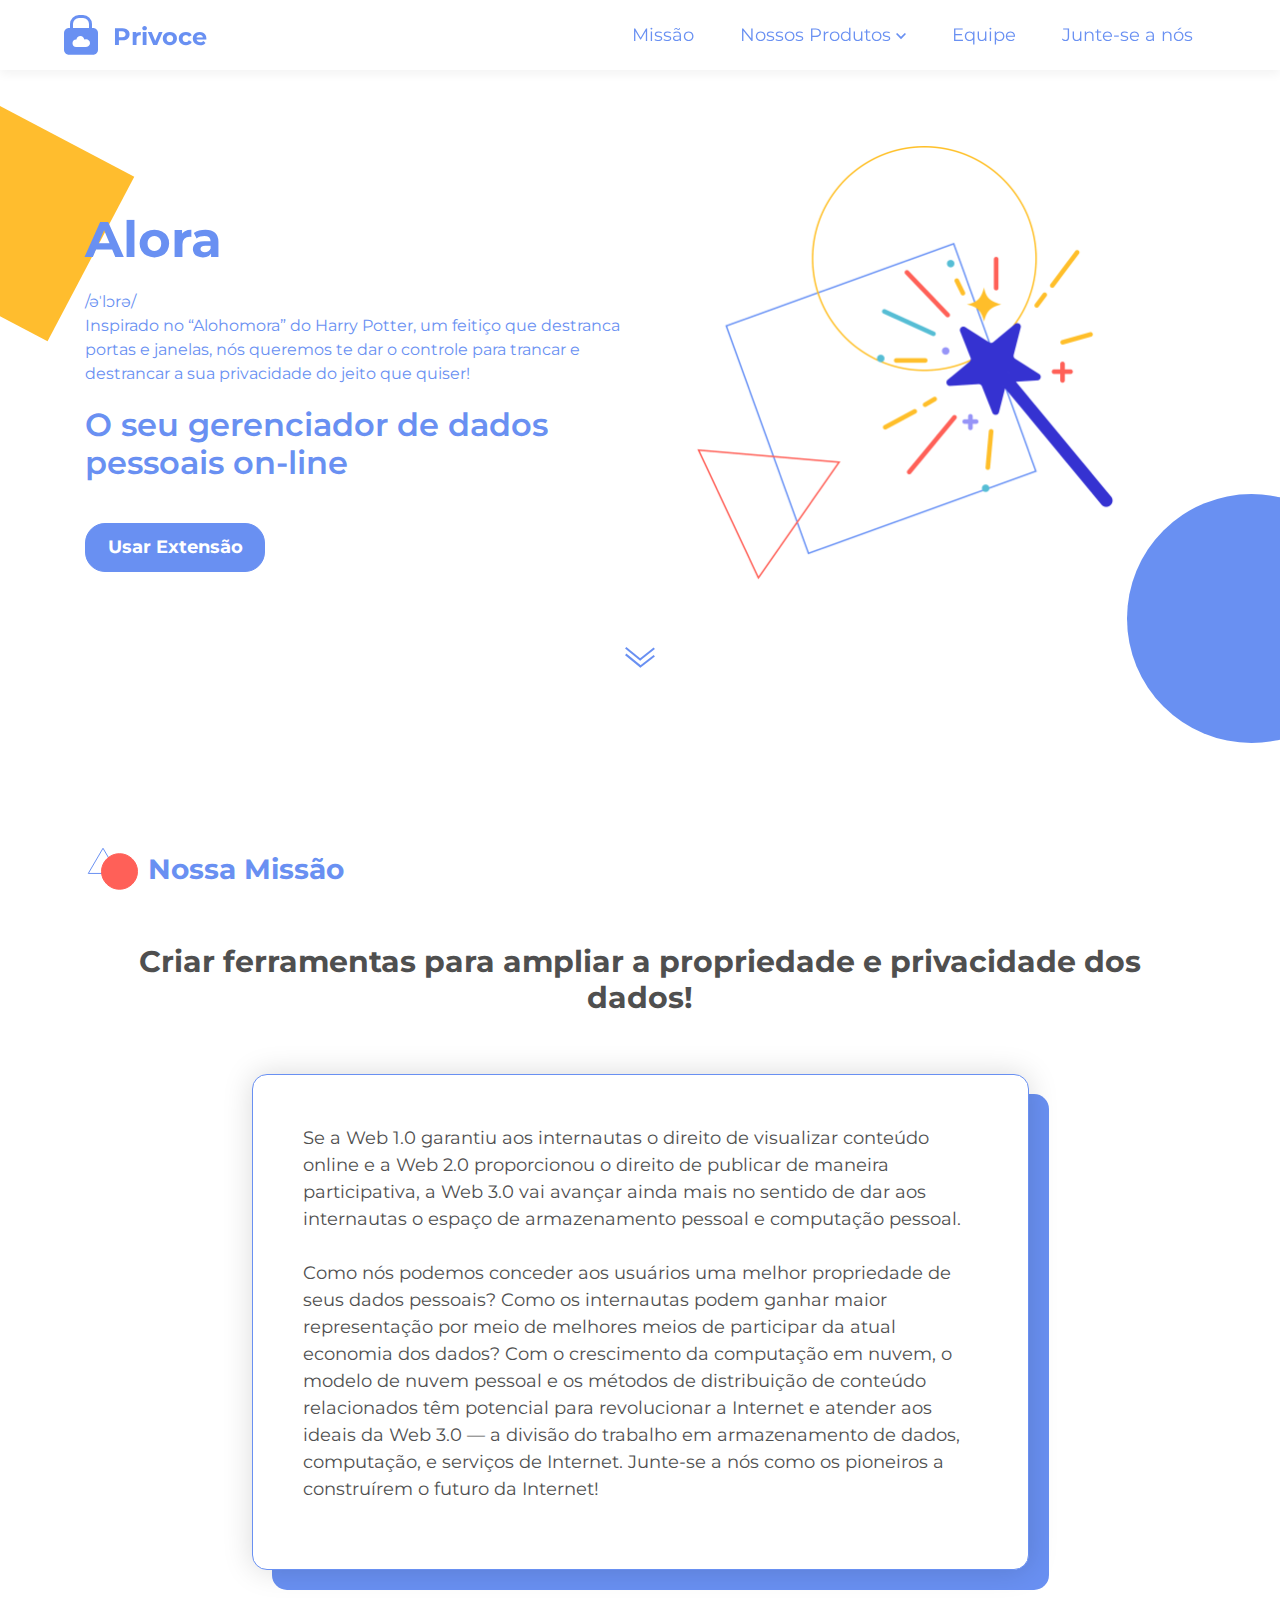
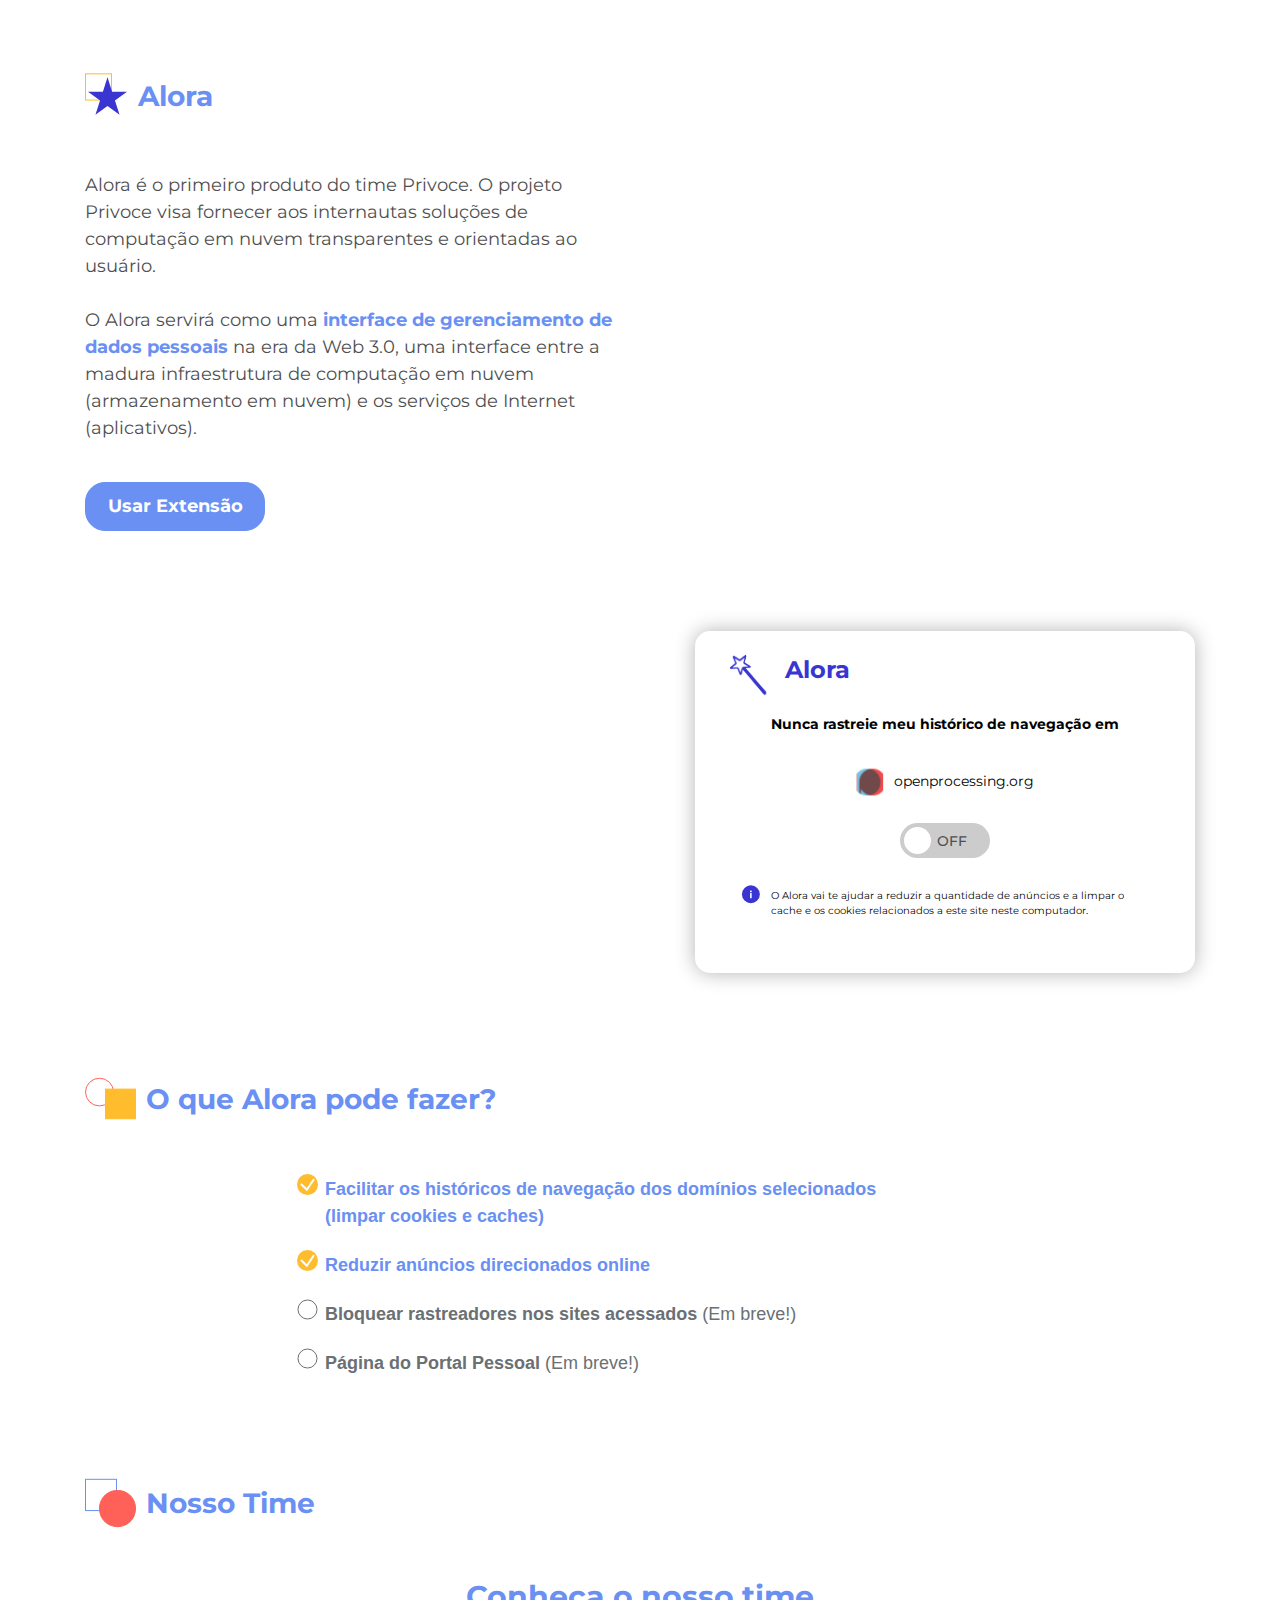
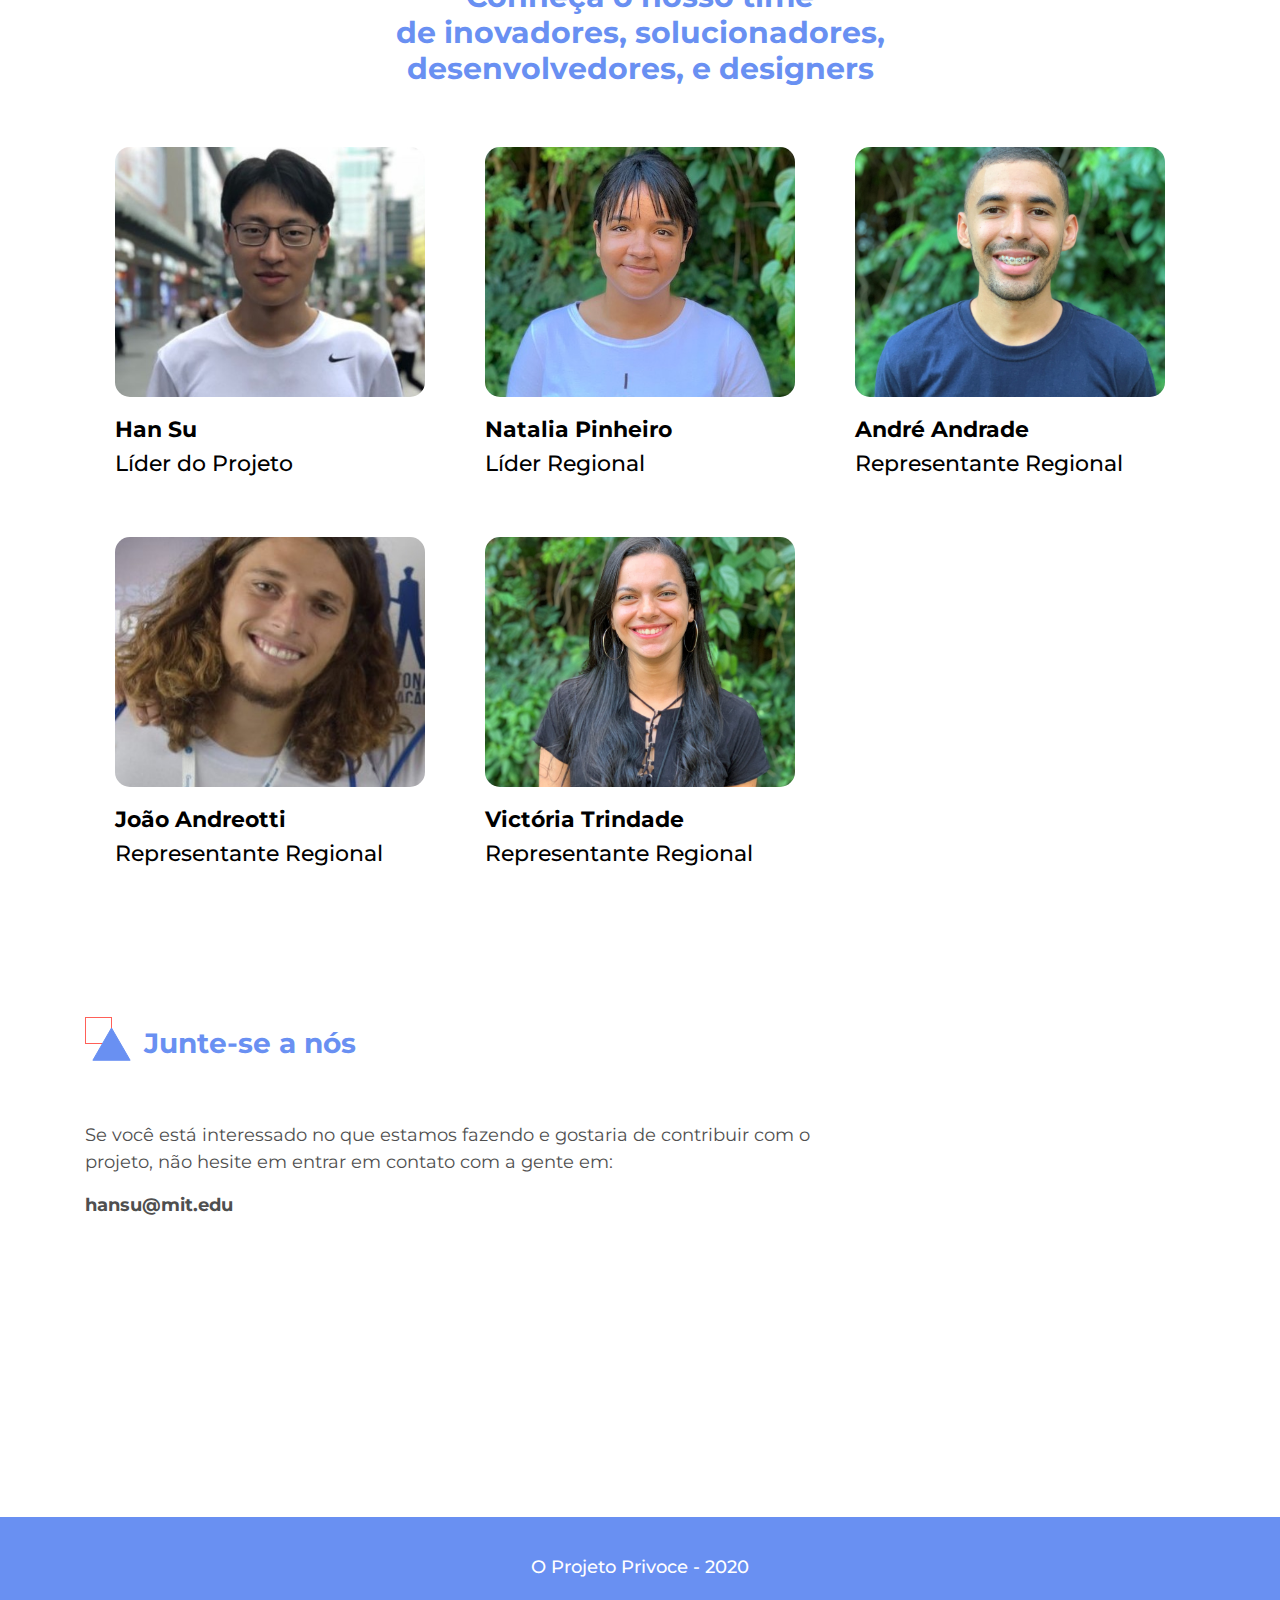
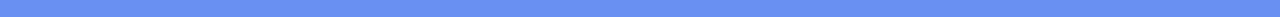
==== index.html @ 3ccc3bac "minor fixes" ====
<!DOCTYPE html>
<html>
    <head>
        <title>O Projeto Privoce</title>
        <meta charset="utf-8">
        <meta content="width=device-width, user-scalable=no" name="viewport"/>
        <link rel="icon" type="image/png" href="assets/favicon.png"/>
        <link href="lib/css/bootstrap.min.css" rel="stylesheet" type="text/css"/>
        <script src="lib/jquery/jquery.min.js"></script>
        <script src="lib/js/bootstrap.min.js"></script>

        <link href="css/main.css" rel="stylesheet" type="text/css"/>
        <script src="js/main.js"></script>
    </head>

    <body>
        <!-- Fixed navbar -->
        <div class="nav-container">
            <nav class="navbar navbar-expand-lg menu">
                <a class="navbar-brand" href="#" onclick="scrollToSection('header')">
                    <div class="nav-brand">
                        <img class="img-brand" src="assets/lock.svg">
                        <h1 class="name-brand">Privoce</h1>
                    </div>
                </a>
                <button class="navbar-toggler" type="button" data-toggle="collapse" data-target="#navDropdown" aria-controls="navDropdown" aria-expanded="false" aria-label="Toggle navigation">
                    <svg class="navbar-toggler-icon" fill-rule="evenodd"><path d="M24 18v1h-24v-1h24zm0-6v1h-24v-1h24zm0-6v1h-24v-1h24z" fill="#1040e2"/><path d="M24 19h-24v-1h24v1zm0-6h-24v-1h24v1zm0-6h-24v-1h24v1z"/></svg>
                </button>
                <div class="collapse navbar-collapse nav-links" id="navDropdown">
                    <ul class="navbar-nav">
                        <li class="nav-item menu-item">
                            <a class="nav-link item" href="#" onclick="scrollToSection('mission')">Missão</a>
                        </li>
                        <li class="nav-item dropdown">
                            <a class="nav-link" href="#" id="dropdownMenu" role="button" data-toggle="dropdown" aria-haspopup="true" aria-expanded="false">
                                Nossos Produtos
                                <svg width="10" height="10" viewBox="0 0 24 24"><path class="arrow-down" d="M0 7.33l2.829-2.83 9.175 9.339 9.167-9.339 2.829 2.83-11.996 12.17z" fill="#6990F2"/></svg>
                            </a>
                            <div class="dropdown-menu menu-item" aria-labelledby="dropdownMenu">
                                <a class="dropdown-item item" href="#" onclick="scrollToSection('alora')">Alora</a>
                            </div>
                        </li>
                        <li class="nav-item menu-item">
                            <a class="nav-link item" href="#" onclick="scrollToSection('our-team')">Equipe</a>
                        </li>
                        <li class="nav-item menu-item">
                            <a class="nav-link item" href="#" onclick="scrollToSection('join-us')">Junte-se a nós</a>
                        </li>
                    </ul>
                </div>
            </nav>
        </div>
        

        <!-- Header -->
        <div id="header">
            <img class="no-mobile" src="assets/rect.svg" style="position: absolute;">
            <img class="no-mobile" src="assets/ellipse.svg" style="position: absolute; right: 0; bottom: 0;">
            <div class="container h-container">
                <div class="row">
                    <div class="h-text col-sm">
                        <h1>Alora</h1>
                        <p>
                            /əˈlɔrə/<br/>
                            Inspirado no “Alohomora” do Harry Potter, um feitiço que destranca portas e janelas, nós queremos te dar o controle para trancar e destrancar a sua privacidade do jeito que quiser!
                        </p>
                        <h3>O seu gerenciador de dados pessoais on-line</h3>
                        <div class="btn-get-extension">
                            <a href="https://chrome.google.com/webstore/detail/cookie-manager/pcmafklmeafeodgkklcoidiledfeicha">
                                Usar Extensão
                            </a>
                        </div>
                    </div>
                    <div class="h-logo col-sm">
                        <img class="h-img" src="assets/logo-header.png"/>
                    </div>
                </div>
            </div>

            <div class="scrolling-hint no-mobile" onclick="scrollToSection('mission')">
                <img class="scrolling-hint"
                    src="assets/double-down-arrow.svg"
                    style="width: 30px;"
                />
            </div>
        </div>

        <!-- Our mission section -->
        <div id="mission">
            <div class="container">
                <div class="title-section">
                    <img src="assets/dec1.svg"/>
                    <h3>Nossa Missão</h3>
                </div>
                <div class="content">
                    <h2>Criar ferramentas para ampliar a propriedade e privacidade dos dados!</h2>
                    <div class="info-card mx-auto">
                        <p>
                            Se a Web 1.0 garantiu aos internautas o direito de visualizar conteúdo online e a Web 2.0 proporcionou o direito de publicar de maneira participativa, a Web 3.0 vai avançar ainda mais no sentido de dar aos internautas o espaço de armazenamento pessoal e computação pessoal.<br/><br/>
                            Como nós podemos conceder aos usuários uma melhor propriedade de seus dados pessoais? Como os internautas podem ganhar maior representação por meio de melhores meios de participar da atual economia dos dados? Com o crescimento da computação em nuvem, o modelo de nuvem pessoal e os métodos de distribuição de conteúdo relacionados têm potencial para revolucionar a Internet e atender aos ideais da Web 3.0 — a divisão do trabalho em armazenamento de dados, computação, e serviços de Internet. Junte-se a nós como os pioneiros a construírem o futuro da Internet!
                        </p>
                    </div>
                </div>
            </div>
        </div>

        <!-- Alora section -->
        <div id="alora">
            <div class="container">
                <div class="title-section">
                    <img src="assets/dec2.svg"/>
                    <h3>Alora</h3>
                </div>
                <div class="row">
                    <div class="col-xl-6 col-lg-6 col-md-6">
                        <p class="alora-info">
                            Alora é o primeiro produto do time Privoce. O projeto Privoce visa fornecer aos internautas soluções de computação em nuvem transparentes e orientadas ao usuário.<br/><br/>
                            O Alora servirá como uma <span>interface de gerenciamento de dados pessoais</span> na era da Web 3.0, uma interface entre a madura infraestrutura de computação em nuvem (armazenamento em nuvem) e os serviços de Internet (aplicativos).
                        </p>
                        <div class="btn-get-extension">
                            <a href="https://chrome.google.com/webstore/detail/cookie-manager/pcmafklmeafeodgkklcoidiledfeicha">
                                Usar Extensão
                            </a>
                        </div>
                    </div>
                </div>
                <div class="container">
                    <div class="row">
                        <div id="container-card" class="ml-auto">
                            <!-- Extension preview -->
                            <div class="card-extension">
                                <div class="title-ext">
                                    <img id="icon-alora" src="assets/icon-off.png"/>
                                    <h3>Alora</h3>
                                </div>
                                <div class="body-ext">
                                    <h4>Nunca rastreie meu histórico de navegação em</h4>
                                    <div class="website">
                                        <img class="icon-site" src="assets/site-icon.svg">
                                        <p class="url-site">openprocessing.org</p>
                                    </div>
                                    <div class="toggle-div" style="cursor: pointer" onclick="toggle()">
                                        <div id="toggler" class="toggler-off mx-auto">
                                            <h5 id="txt-on">ON</h5>
                                            <div id="toggler-button" class="toggler-button-off" ></div>
                                            <h5 id="txt-off">OFF</h5>
                                        </div>
                                    </div>
                                    <div class="info">
                                        <img id="infoicon" src="assets/info.svg">
                                        <p>O Alora vai te ajudar a reduzir a quantidade de anúncios e a limpar o cache e os cookies relacionados a este site neste computador.</p>
                                    </div>
                                </div>
                            </div>

                        </div>
                    </div>
                </div>
            </div>
        </div>

        <!-- Section about Alora -->
        <div id="about-alora">
            <div class="container">
                <div class="title-section">
                    <img src="assets/dec3.svg"/>
                    <h3>O que Alora pode fazer?</h3>
                </div>
                <div class="a-a-content">
                    <ul class="list">
                        <li class="marked">
                            Facilitar os históricos de navegação dos domínios selecionados<br/>
                            (limpar cookies e caches)
                        </li>
                        <li class="marked">
                            Reduzir anúncios direcionados online
                        </li>
                        <li class="not-marked">
                            Bloquear rastreadores nos sites acessados <span>(Em breve!)</span>
                        </li>
                        <li class="not-marked">
                            Página do Portal Pessoal <span>(Em breve!)</span>
                        </li>
                    </ul>
                </div>
            </div>
        </div>

        <!-- Our Team! -->
        <div id="our-team">
            <div class="container">
                <div class="title-section">
                    <img src="assets/dec4.svg"/>
                    <h3>Nosso Time</h3>
                </div>
                <h2 class="txt-team">
                    Conheça o nosso time<br/>
                    de inovadores, solucionadores,<br/>
                    desenvolvedores, e designers
                </h2>
                <div class="people">
                    <div class="structure">

                        <div class="p-container">
                            <div class="person">
                                <div class="photo"
                                    style="background-image: url('./assets/people/han.jpg');"
                                ></div>
                                <div class="p-description">
                                    <div>
                                        <p>
                                            <a href="http://hansu.studio">Han Su</a> é um pensador cosmopolitano com background em ciência da computação e novas tecnologias de mídia. Han obteu seu título de mestre em Comparative Media Studies no MIT.
                                        </p>
                                    </div>
                                </div>
                            </div>
                            <div class="p-info">
                                <h3 style="font-weight: bolder;">Han Su</h3>
                                <h3>Líder do Projeto</h3>
                            </div>
                        </div>
                        
                        <div class="p-container">
                            <div class="person">
                                <div class="photo"
                                    style="background-image: url('./assets/people/natalia.jpg');"
                                ></div>
                                <div class="p-description">
                                    <div>
                                        <p>
                                            Natalia Pinheiro é uma estudante de Ciência da Computação na UESB. Suas áreas de interesse são interação humano-computador, programação de computadores, jogos educativos e sistemas interativos.
                                        </p>
                                    </div>
                                </div>
                            </div>
                            <div class="p-info">
                                <h3 style="font-weight: bolder;">Natalia Pinheiro</h3>
                                <h3>Líder Regional</h3>
                            </div>
                        </div>

                        <div class="p-container">
                            <div class="person">
                                <div class="photo"
                                    style="background-image: url('./assets/people/andre.jpg');"
                                ></div>
                                <div class="p-description">
                                    <div>
                                        <p>
                                            André Andrade é um estudante de Sistemas de Informação na UESB. Seus interesses são programação de computadores, diversidade e questões relacionadas a igualdade de gênero e automação residencial assistiva.
                                        </p>
                                    </div>
                                </div>
                            </div>
                            <div class="p-info">
                                <h3 style="font-weight: bolder;">André Andrade</h3>
                                <h3>Representante Regional</h3>
                            </div>
                        </div>

                        <div class="p-container">
                            <div class="person">
                                <div class="photo"
                                    style="background-image: url('./assets/people/joao.jpg');"
                                ></div>
                                <div class="p-description">
                                    <div>
                                        <p>
                                            João Andreotti é um estudante de Ciência da Computação da UESB. Seus interesses incluem programação competitiva, redes de computadores e segurança de computadores.
                                        </p>
                                    </div>
                                </div>
                            </div>
                            <div class="p-info">
                                <h3 style="font-weight: bolder;">João Andreotti</h3>
                                <h3>Representante Regional</h3>
                            </div>
                        </div>

                        <div class="p-container">
                            <div class="person">
                                <div class="photo"
                                    style="background-image: url('./assets/people/victoria.jpg');"
                                ></div>
                                <div class="p-description">
                                    <div>
                                        <p>
                                            Victória Trindade é uma estudante de Sistemas de Informação na UESB. Ela tem interesse em programação de computadores e estuda o impacto e a importância da tecnologia na sociedade.
                                        </p>
                                    </div>
                                </div>
                            </div>
                            <div class="p-info">
                                <h3 style="font-weight: bolder;">Victória Trindade</h3>
                                <h3>Representante Regional</h3>
                            </div>
                        </div>

                    </div>
                </div>
            </div>
        </div>

        <!-- Join Us -->
        <div id="join-us">
            <div class="container">
                <div class="title-section">
                    <img src="assets/dec5.svg"/>
                    <h3>Junte-se a nós</h3>
                </div>
                <div style="margin-bottom: 22vmax" class="row">
                    <div class="col-sm-8">
                        <p class="txt-contact">
                            Se você está interessado no que estamos fazendo e gostaria de contribuir com o projeto, não hesite em entrar em contato com a gente em:
                        </p>
                        <p class="txt-contact">
                            <a>hansu@mit.edu</a>
                        </p>
                    </div>
                </div>
                
            </div>
        </div>

        <!-- Footer -->
        <div id="footer">
            <h2>O Projeto Privoce - 2020</h2>
        </div>

    </body>
</html>
---- css/main.css ----
@import url('https://fonts.googleapis.com/css2?family=Montserrat&display=swap');

html, body {
  margin: 0;
  height: 100%;
}

p, h1, h2, h3, h4, h5, button, a {
  font-family: 'Montserrat', sans-serif;
  color: #6990F2;
}

.container {
  margin-top: 100px;
  margin-bottom: 100px;
}

/* FIXED NAVBAR */
.nav-container {
  background-color: #FFFFFF;
  box-shadow: 0px 4px 10px rgba(0, 0, 0, 0.05) !important;
  width: 100%;
  height: 70px;
  position: fixed;
  z-index: 10;
}

.navbar {
  position: relative;
  width: 100%;
  height: 100%;
  margin: 0 5% 0 5%;
  padding: 0;
}

@media screen and (max-width:992px) {
  .navbar {
    width: auto;
  }
}

.nav-brand {
  position: relative;
  display: flex;
  height: 40px;
}

.img-brand {
  position: relative;
}

.name-brand {
  position: relative;
  padding: 8px 0 0 15px;
  height: 100%;

  font-style: normal;
  font-weight: bold;
  font-size: 24px;
}

.navbar-toggler-icon {
  padding-top: 5px !important;
  fill: #6990F2 !important;
}

.nav-links {
  height: 100%;
  position: absolute;
  right: 10%;
}

.nav-links ul {
  display: table;
  height: 100%;
}

.nav-item {
  padding-left: 15px !important;
  padding-right: 15px !important;
  display: table-cell;
  vertical-align: middle;
}

.nav-link {
  font-style: normal;
  font-weight: normal;
  font-size: 18px;
}

.nav-item:hover {
  transition: all 0.2s ease-in;
  background-color: #6990F2;
}

.nav-item:hover .nav-link {
  transition: all 0.2s ease-in;
  color: #FFFFFF;
}

.nav-item:hover .nav-link .arrow-down {
  transition: all 0.2s ease-in;
  fill: #FFFFFF;
}

.dropdown-menu {
  width: 100%;
  border: none;
  box-shadow: 0px 4px 10px rgba(0, 0, 0, 0.05);
}

.dropdown-item {
  color: #6990F2;
}

.dropdown-item:hover,
.dropdown-item:focus,
.dropdown-item:active {
  background-color: #6990F2;
  color: #FFFFFF;
}

/* HEADER */
#header {
  position: relative;
  width: 100%;
  height: auto;
  background-color: #FFFFFF;
  padding-top: 90px;
}

.h-container {
  margin-top: 120px;
}

.h-text {
  height: 100%;
  width: 100%;
}

.h-text h1, .h-text p {
  margin-bottom: 20px;
  font-style: normal;
}

.h-text h1 {
  font-weight: bold;
  font-size: 50px;
}

.h-text p {
  font-size: 16px;
}

.h-text h3 {
  font-weight: 600;
  font-size: 32px;
  margin-block-start: 0 !important;
  margin-block-end: 0 !important;
}

.btn-get-extension {
  background-color: #6990F2;
  margin-top: 40px;
  border-radius: 20px;
  padding: 10px 20px;
  width: 180px;
  border: 1px solid #6990F2;
  text-align: center;

  cursor: pointer;
}

.btn-get-extension a {
  color: #FFFFFF;
  font-style: normal;
  font-weight: bold;
  font-size: 18px;
}

.btn-get-extension:hover {
  transition: all 0.5s ease-in;
  color: #6990F2;
  background-color: #FFFFFF;
}

.btn-get-extension:hover a,
.btn-get-extension a:hover {
  text-decoration: none !important;
  color: #6990F2;
}


.h-logo {
  height: 100%;
  width: 100%;
}

.h-logo .h-img {
  margin-top: -5vmax;
  height: 36vmax;
}

div.scrolling-hint {
  margin-top: -5vmax;
  width: 100%;
  height: 100px;
  text-align: center;
}

img.scrolling-hint {
  -webkit-animation-name: scrolling-hint-animation;
  -webkit-animation-duration: 2.2s;
  -webkit-animation-iteration-count: infinite;
  -webkit-animation-delay: 0.4s;
  cursor: pointer;
}

@-webkit-keyframes scrolling-hint-animation {
  0% {
      opacity: 0;
      margin-top: 0;
  }

  50% {
      opacity: 0.65;
  }

  100% {
      opacity: 0;
      margin-top: 1.5rem;
  }
}

/* OUR MISSION */
div#mission {
  width: 100%;
  height: auto;
  margin-top: 50px;
  background-color: #FFFFFF;
}

div.title-section {
  margin-bottom: 50px;
  display: flex;
  flex-direction: row;
  vertical-align: middle;
}

div.title-section h3 {
  padding: 10px 0 0 10px;

  font-size: 28px;
  font-weight: bold;
}

div.content {
  margin: 0 0 80px 0;
  display: flex;
  flex-direction: column;
  justify-items: center;
}

div.content h2 {
  color: #4F4F4F !important;
  text-align: center;
  font-size: 30px;
  font-weight: bold;
}

.info-card {
  background-color: #FFFFFF;
  width: 70%;
  padding: 50px;
  margin-top: 50px;

  border: 1px solid #6990F2;
  border-radius: 15px;
  box-sizing: border-box;
  box-shadow: 0px 0px 30px rgba(0, 0, 0, 0.15),
    20px 20px 0px rgba(105, 144, 242, 1);
}
#infoicon{
  margin-top: -18px;
}
.info-card p {

  color: #4F4F4F;
  font-size: 18px;
}

/* ALORA SECTION */
div#alora {
  width: 100%;
  height: auto;
}

p.alora-info {
  color: #4F4F4F;
  font-size: 18px;
  margin-block-start: 0 !important;
  margin-block-end: 0 !important;
}

p.alora-info span {
  color: #6990F2 !important;
  font-weight: bold;
}

.card-container {
  margin-left: auto !important;
}

.card-extension {
  max-width: 500px;
  background-color: #FFFFFF;
  border-radius: 15px;
  box-sizing: border-box;
  box-shadow: 0px 0px 20px rgba(0, 0, 0, 0.3);
}

.title-ext {
  width: 100%;
  height: 60px;
  padding: 10px 20px 0 20px;
  display: flex;
  flex-direction: row;
}

#icon-alora {
  width: 60px;
  height: 60px;
  background: url('../assets/icon-off.png') center center no-repeat;
  background-size: cover;
}

.title-ext h3 {
  margin: 15px 0 0 10px;

  color: #3835D0 !important;
  font-weight: bolder;
  font-size: 24px;
}

.body-ext {
  padding: 25px;
  text-align: center;
}

.body-ext h4 {
  color: #000000;
  font-size: 14px;
  font-weight: bolder;
}

.website {
  margin: 15px;
  display: inline-flex;
}

.url-site {
  margin-top: 15px;
  margin-left: 10px;

  color: #000000;
  font-size: 14px;
}

.toggler-on {
  text-align: center;
  background-color: #3835D0;
  width: 90px;
  height: 35px;
  margin: 0;
  border-radius: 30px;
  display: flex;
  z-index: 1;
}

.toggler-button-on {
  position: relative;
  top: 4px !important;
  left: 6px !important;
  width: 27px;
  height: 27px;
  background-color: #FFFFFF;
  border-radius: 50%;
  cursor: pointer;
  z-index: 2;
}

#txt-on {
  display: none;
  color: #FFFFFF;
  font-size: 14px;
  margin-top: 10px !important;
  margin-left: 30px !important;
}

.toggler-off {
  text-align: center;
  background-color: #cccccc;
  width: 90px;
  height: 35px;
  margin: 0;
  border-radius: 30px;
  display: flex;
  z-index: 1;
}

.toggler-button-off {
  position: relative;
  top: 4px !important;
  left: 4px !important;
  width: 27px;
  height: 27px;
  background-color: #FFFFFF;
  border-radius: 50%;
  cursor: pointer;
  z-index: 2;
}

#txt-off {
  color: #4F4F4F;
  font-size: 14px;
  margin-top: 10px !important;
  margin-left: 10px !important;
}

div.info {
  display: flex;
  padding: 20px;
}

div.info p {
  color: #000000;
  font-size: 10px;
  text-align: left;
  margin: 10px;
}

/* MORE ON ALORA */
div#about-alora {
  width: 100%;
  height: auto;
  margin-top: 50px;
}

.a-a-content {
  padding-left: 200px;
}

.list li {
  margin-bottom: 20px;
  font-size: 18px;
  font-weight: bold;
}

li.marked {
  list-style-image: url('../assets/marked.svg');
  color: #6990F2;
}

li.not-marked {
  list-style-image: url('../assets/not-marked.svg');
  color: #6A7073;
}

li.not-marked span {
  font-weight: normal !important;
}

/* OUR TEAM */
div#our-team {
  width: 100%;
  height: auto;
}

.txt-team {
  font-size: 30px;
  font-weight: bolder;
  text-align: center;
}

.team-content {
  margin-top: 50px;
}

.people {
  margin-top: 50px;
}

.p-container {
  float: left;
  width: 33.33%;
  height: auto;
  padding: 10px 30px;
}

.structure:after {
  content: "";
  display: table;
  clear: both;
}

@media screen and (max-width: 768px) {
  .p-container {
    width: 100%;
  }
}

@media screen and (min-width: 769px) and (max-width:992px) {
  .p-container {
    width: 50%;
  }
}

.person {
  margin-bottom: 20px;
}

.photo {
  height: 250px;
  background-repeat: no-repeat;
  background-position: center;
  background-size: cover;
  border-radius: 15px;
}

.p-info {
  height: 100px;
}

.p-info h3 {
  color: #000000;
  font-size: 22px;
  text-align: left;
}

.p-description {
  display: none;
  height: 250px;
  background-color: #FFF;
  border-radius: 15px;

  background-color: #FFFFFF;
  border: 1px solid #6990F2;
  padding: 20px 15px;
}

.p-description div {
  display: table-cell;
  vertical-align: middle;
}

.p-description p, .p-description p a {
  font-size: 14px;
  text-align: left;
  color: #4F4F4F;
  
  margin-block-start: 0 !important;
  margin-block-end: 0 !important;
}

.person:hover .p-description {
  display: table;
}

.person:hover .photo {
  display: none;
}

/* JOIN US */
div#join-us {
  width: 100%;
  height: auto;
}

p.txt-contact {
  color: #4F4F4F;
  font-size: 18px;
}

p.txt-contact a {
  color: #4F4F4F;
  font-weight: bolder;
}

p.txt-contact a:hover {
  text-decoration-line: none;
}

/* FOOTER */
div#footer {
  background-color: #6990F2;
  height: 100px;
  width: 100%;
  text-align: center;
}

div#footer h2 {
  margin: 0;
  padding-top: 40px;
  height: 100%;
  width: 100%;
  color: #FFFFFF;
  font-size: 18px;
}


@media screen and (max-width:1000px) {
  
  .nav-container {
    background-color: #FFFFFF;
    box-shadow: 0px 4px 10px rgba(0, 0, 0, 0.05) !important;
    width: 100%;
    height: 70px;
    position: fixed;
    z-index: 10;
  }
  
  .navbar {
    position: relative;
    margin: 0 5% 0 5%;
    padding: 10px;
  }
  
  .nav-brand {
    position: relative;
    display: flex;
    height: 40px;
  }
  
  .navbar-toggler-icon {
    padding-top: 5px;
    fill: #6990F2;
  }
  
  .nav-links {
    position: relative;
    height: auto;
    width: 100%;
    background-color: #FFFFFF;
    box-shadow: 0px 4px 10px rgba(0, 0, 0, 0.05);
    right: 5%;
    margin: 0;
  }
  
  .nav-links ul {
    display:  block;
  }
  
  .nav-item {
    padding-left: 15px;
    padding-right: 15px;
    display: block;
    background-color: #FFFFFF;
    padding: 10px;
    margin: 0 !important;
  }
 
  .dropdown-menu {
    width: 100%;
    text-align: left;
    border: none;
    box-shadow: none;
  }
  
  .dropdown-item {
    color: #6990F2;
  }

  .nav-item:hover {
    background-color: #FFFFFF;
  }
  
  .nav-item:hover .nav-link {
    color: #6990F2;
  }
  
  .nav-item:hover .nav-link .arrow-down {
    fill: #6990F2;
  }

  .dropdown-item:hover,
  .dropdown-item:focus,
  .dropdown-item:active {
    color: #6990F2;
    background-color: #FFFFFF;
  }

  .no-mobile {
    display: none;
  }

  .h-container {
    margin-top: 20px;
  }

  .h-logo .h-img {
    margin-top: 20px;
    width: 100%;
    height: auto;
  }

  .h-text h3 {
    font-size: 28px;
  }

  .info-card {
    width: 90% !important;
    padding: 20px !important;
    box-shadow: 0px 0px 30px rgba(0, 0, 0, 0.15),
      10px 10px 0px rgba(105, 144, 242, 1) !important;
  }

  .info-card p {
    font-size: 16px;
  }

  .card-extension {
    margin-top: 70px !important;
  }

  .a-a-content {
    padding: 50px 0 0 20px !important;
  }

  .card-extension {
    width: 100%;
    background-color: #FFFFFF;
    border-radius: 15px;
    box-sizing: border-box;
    box-shadow: 0px 0px 20px rgba(0, 0, 0, 0.3);
  }
}
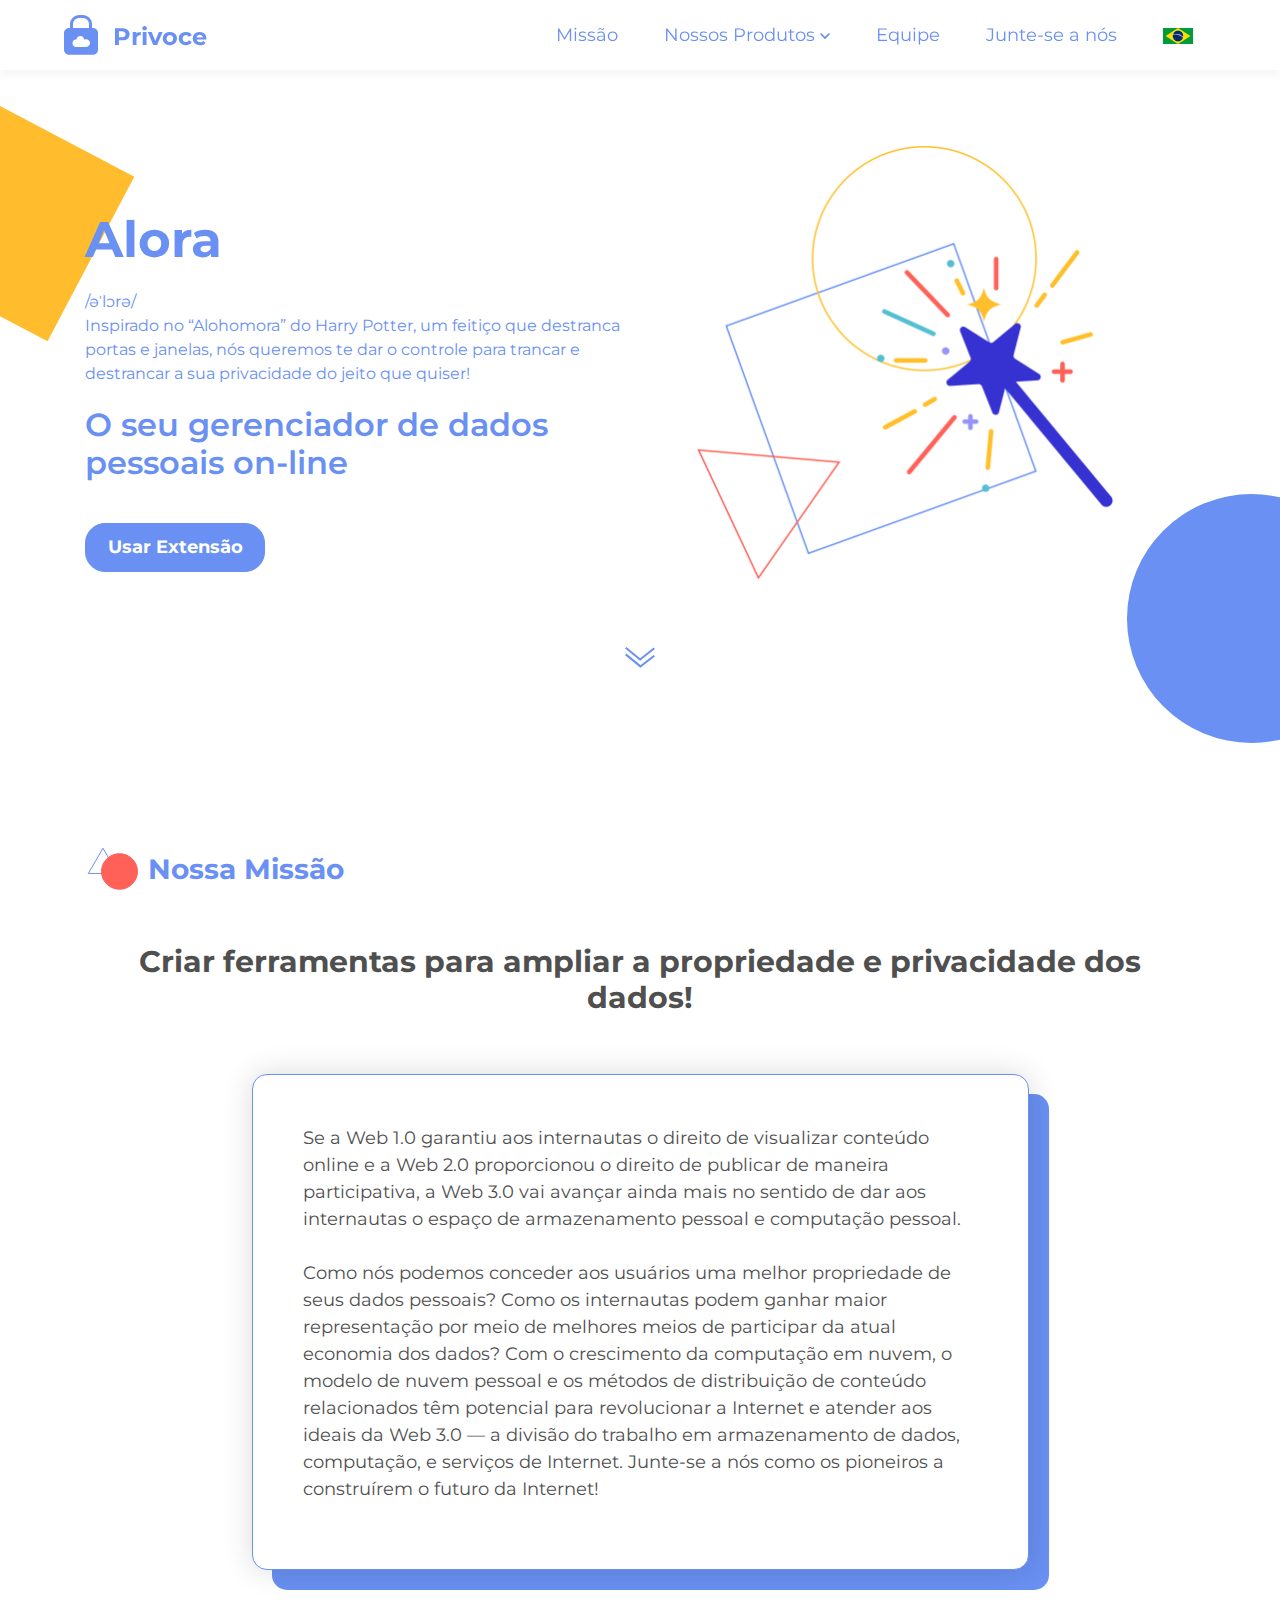
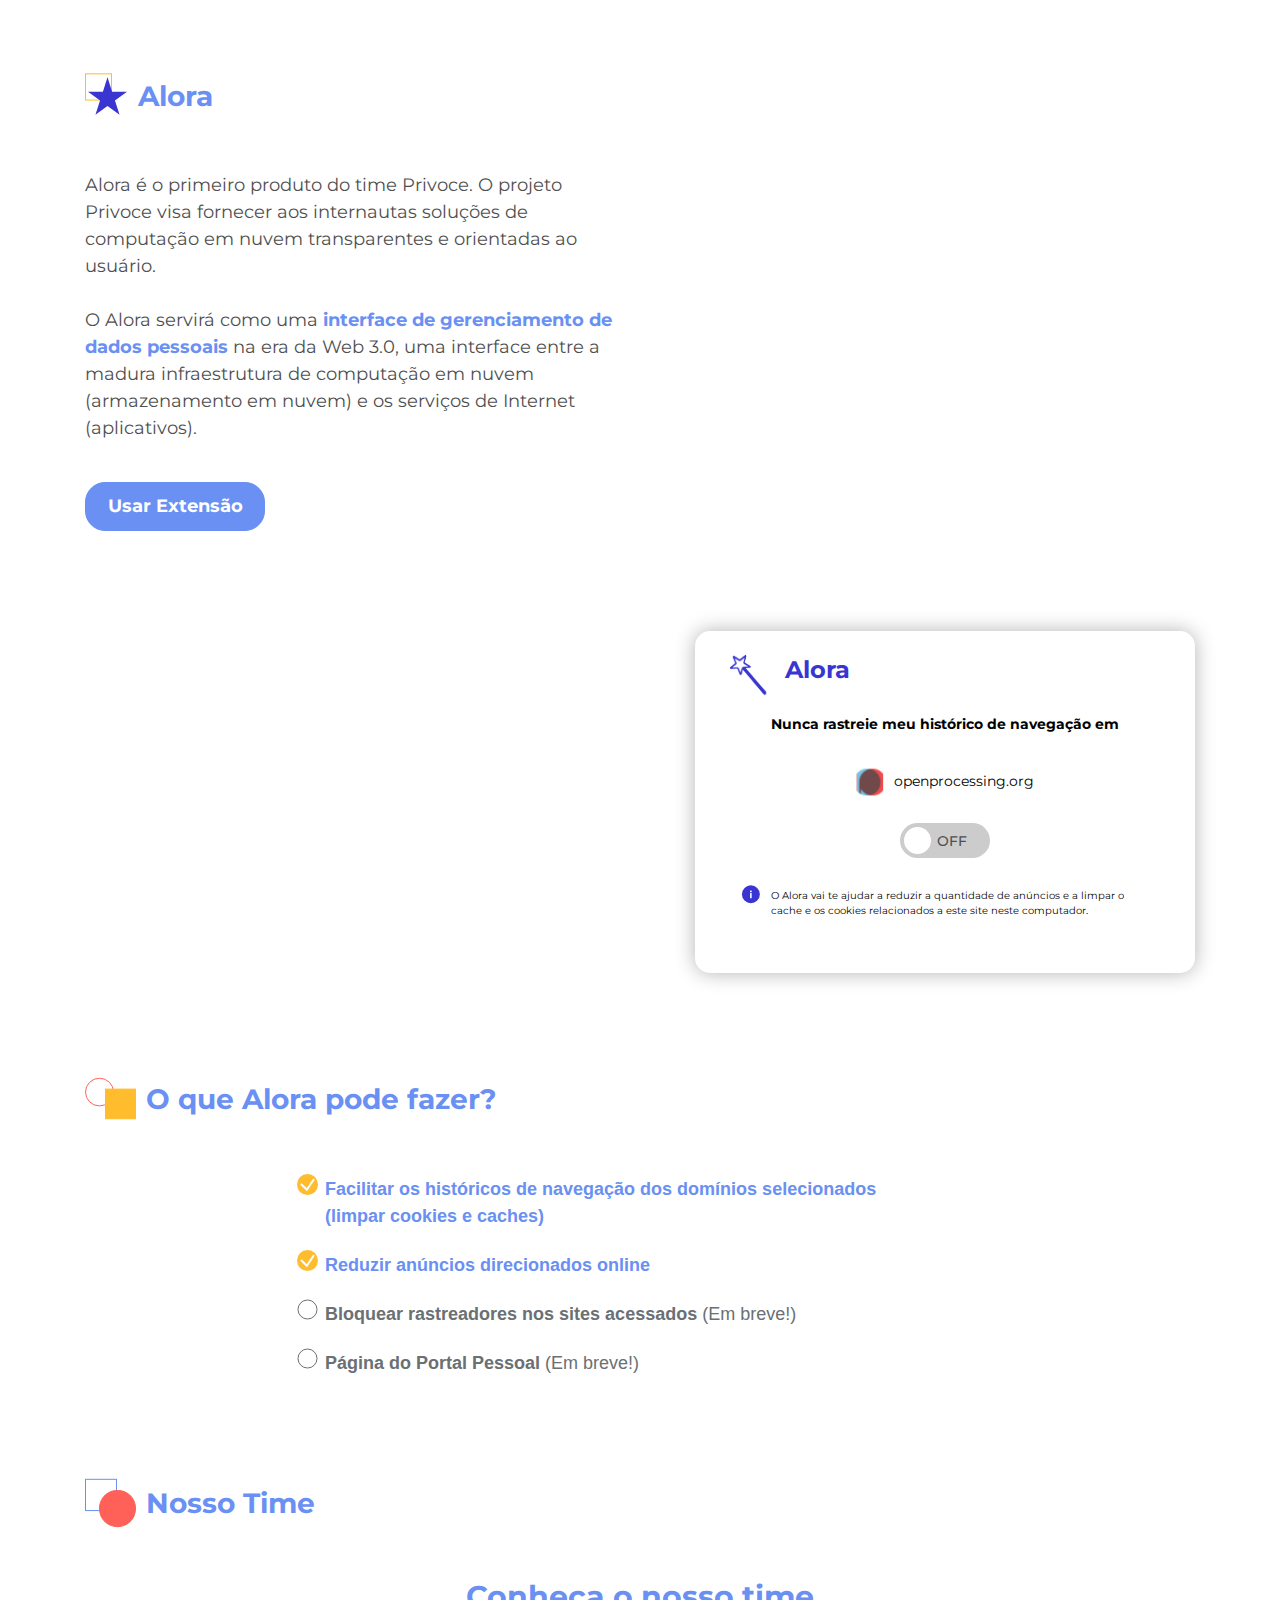
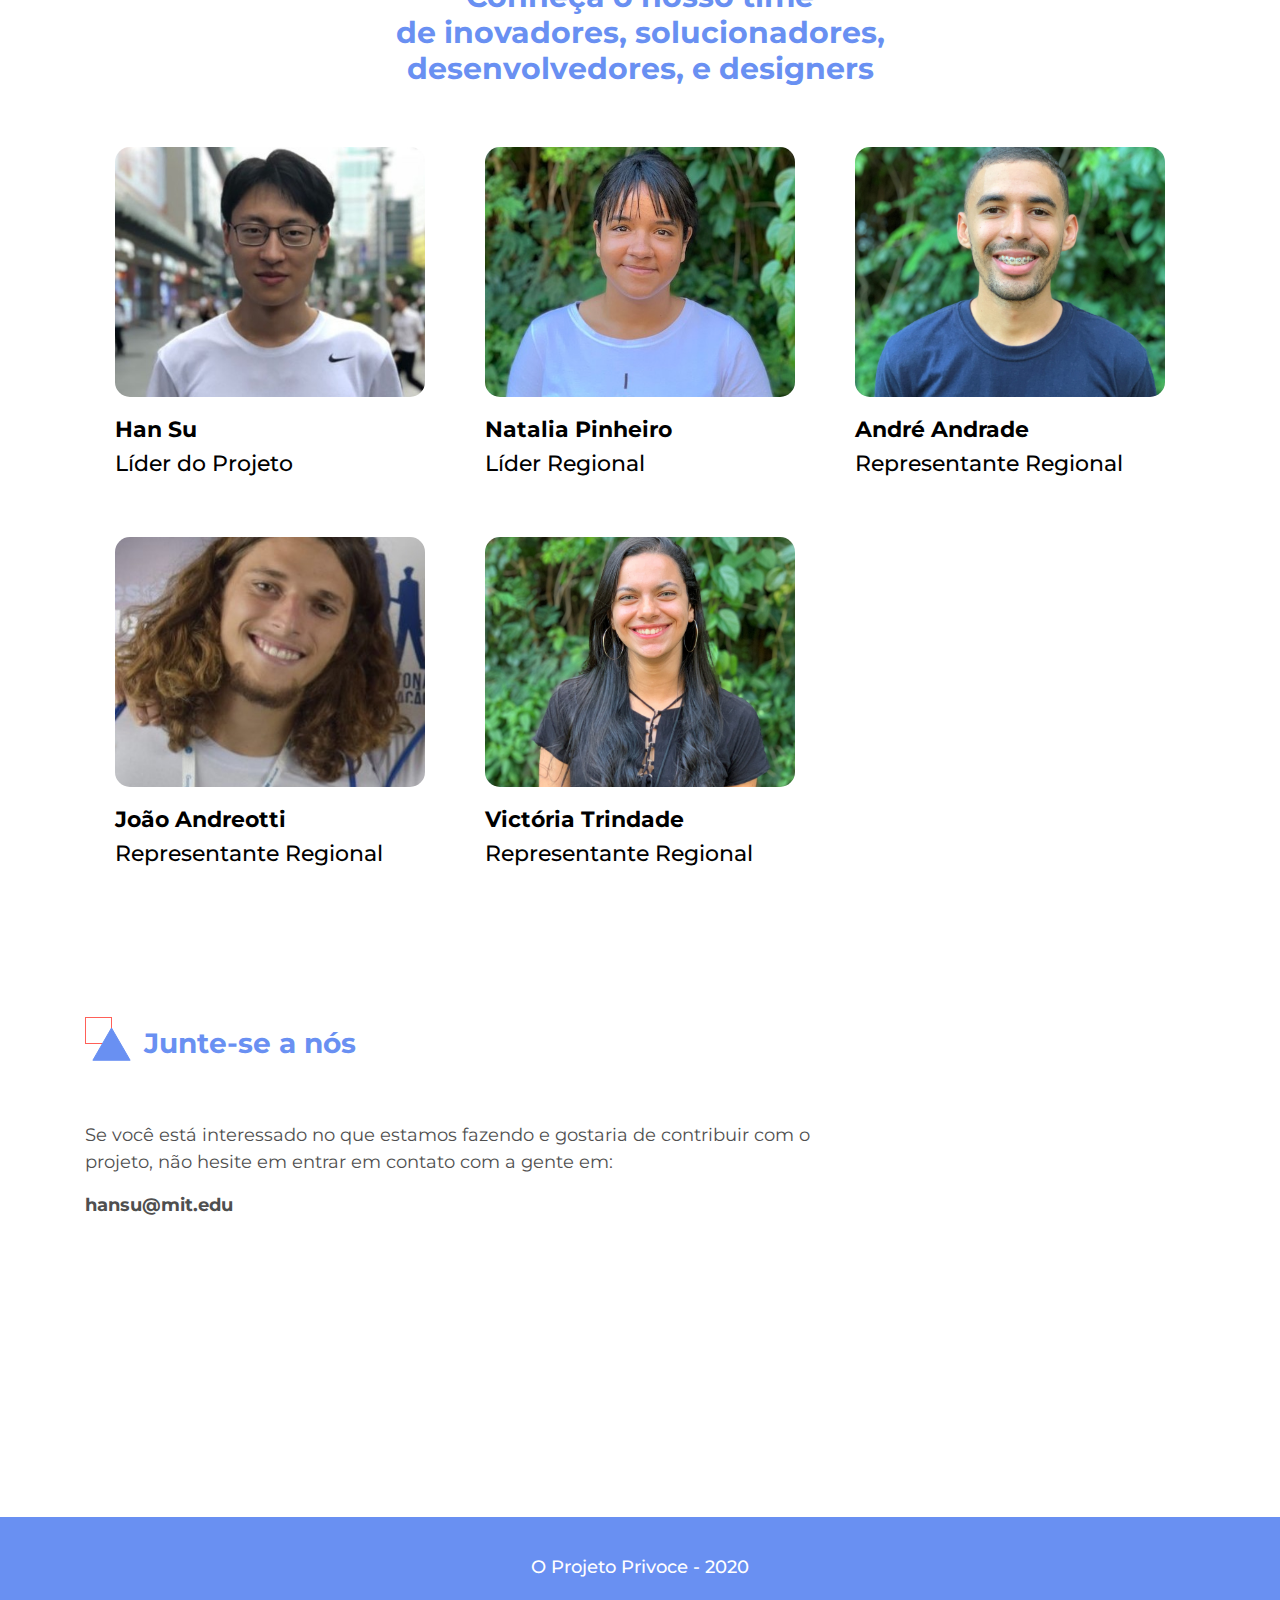
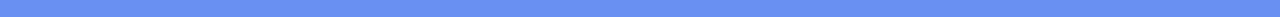
==== commit 8dc663ad: "flag menu" ====
--- a/index.html
+++ b/index.html
@@ -45,6 +45,22 @@
                         </li>
                         <li class="nav-item menu-item">
                             <a class="nav-link item" href="#" onclick="scrollToSection('join-us')">Junte-se a nós</a>
+                        </li>
+                        <li class="nav-item dropdown mobile-flag-link">
+                            <a class="nav-link" href="#" id="dropdownFlags" data-toggle="dropdown" aria-haspopup="true" aria-expanded="false">
+                                <img class="flag" src="assets/flags/brazil.jpg"/>
+                                <svg class="no-desktop arrow-tip" width="10" height="10" viewBox="0 0 24 24"><path d="M5 3l3.057-3 11.943 12-11.943 12-3.057-3 9-9z" fill="#6990F2"/></svg>
+                            </a>
+                            <div class="dropdown-menu flag-menu" aria-labelledby="dropdownFlags">
+                                <a class="dropdown-item flag-item" href="https://privoce.com">
+                                    <img class="flag" src="assets/flags/us.jpg"/>
+                                </a>
+                                <!-- To add more
+                                <a class="dropdown-item flag-item" href="https://privoce.com">
+                                    <img class="flag" src="assets/flags/us.png"/>
+                                </a>
+                                -->
+                            </div>
                         </li>
                     </ul>
                 </div>
--- a/css/main.css
+++ b/css/main.css
@@ -118,6 +118,23 @@
 .dropdown-item:active {
   background-color: #6990F2;
   color: #FFFFFF;
+}
+
+img.flag {
+  width: 30px;
+}
+
+.flag-menu {
+  min-width: 50px;
+}
+
+.flag-item {
+  width: auto !important;
+  display: inline-block !important;
+}
+
+.no-desktop {
+  display: none;
 }
 
 /* HEADER */
@@ -693,6 +710,61 @@
     display: none;
   }
 
+  .no-desktop {
+    display: inline;
+  }
+
+  #dropdownFlags {
+    display: flex;
+  }
+  
+  .arrow-tip {
+    -webkit-animation-name: arrow-tip-animation;
+    -webkit-animation-duration: 2.2s;
+    -webkit-animation-iteration-count: infinite;
+    -webkit-animation-delay: 0.4s;
+    width: 16px;
+    margin-top: auto !important;
+    margin-bottom: auto !important;
+  }
+  
+  @-webkit-keyframes arrow-tip-animation {
+    0% {
+        opacity: 0;
+        padding-left: 0;
+    }
+  
+    50% {
+        opacity: 0.65;
+    }
+  
+    100% {
+        opacity: 0;
+        padding-left: 0.5rem;
+    }
+  }
+
+  img.flag {
+    height: 16px !important;
+  }
+
+  .mobile-flag-link {
+    display: flex;
+  }
+
+  .flag-menu.show {
+    display: table;
+    margin: 0 !important;
+    padding: 0 !important;
+  }
+
+  .flag-item {
+    display: table-cell;
+    vertical-align: middle !important;
+    margin: 0 10px !important;
+    padding: 0 !important;
+  }
+
   .h-container {
     margin-top: 20px;
   }
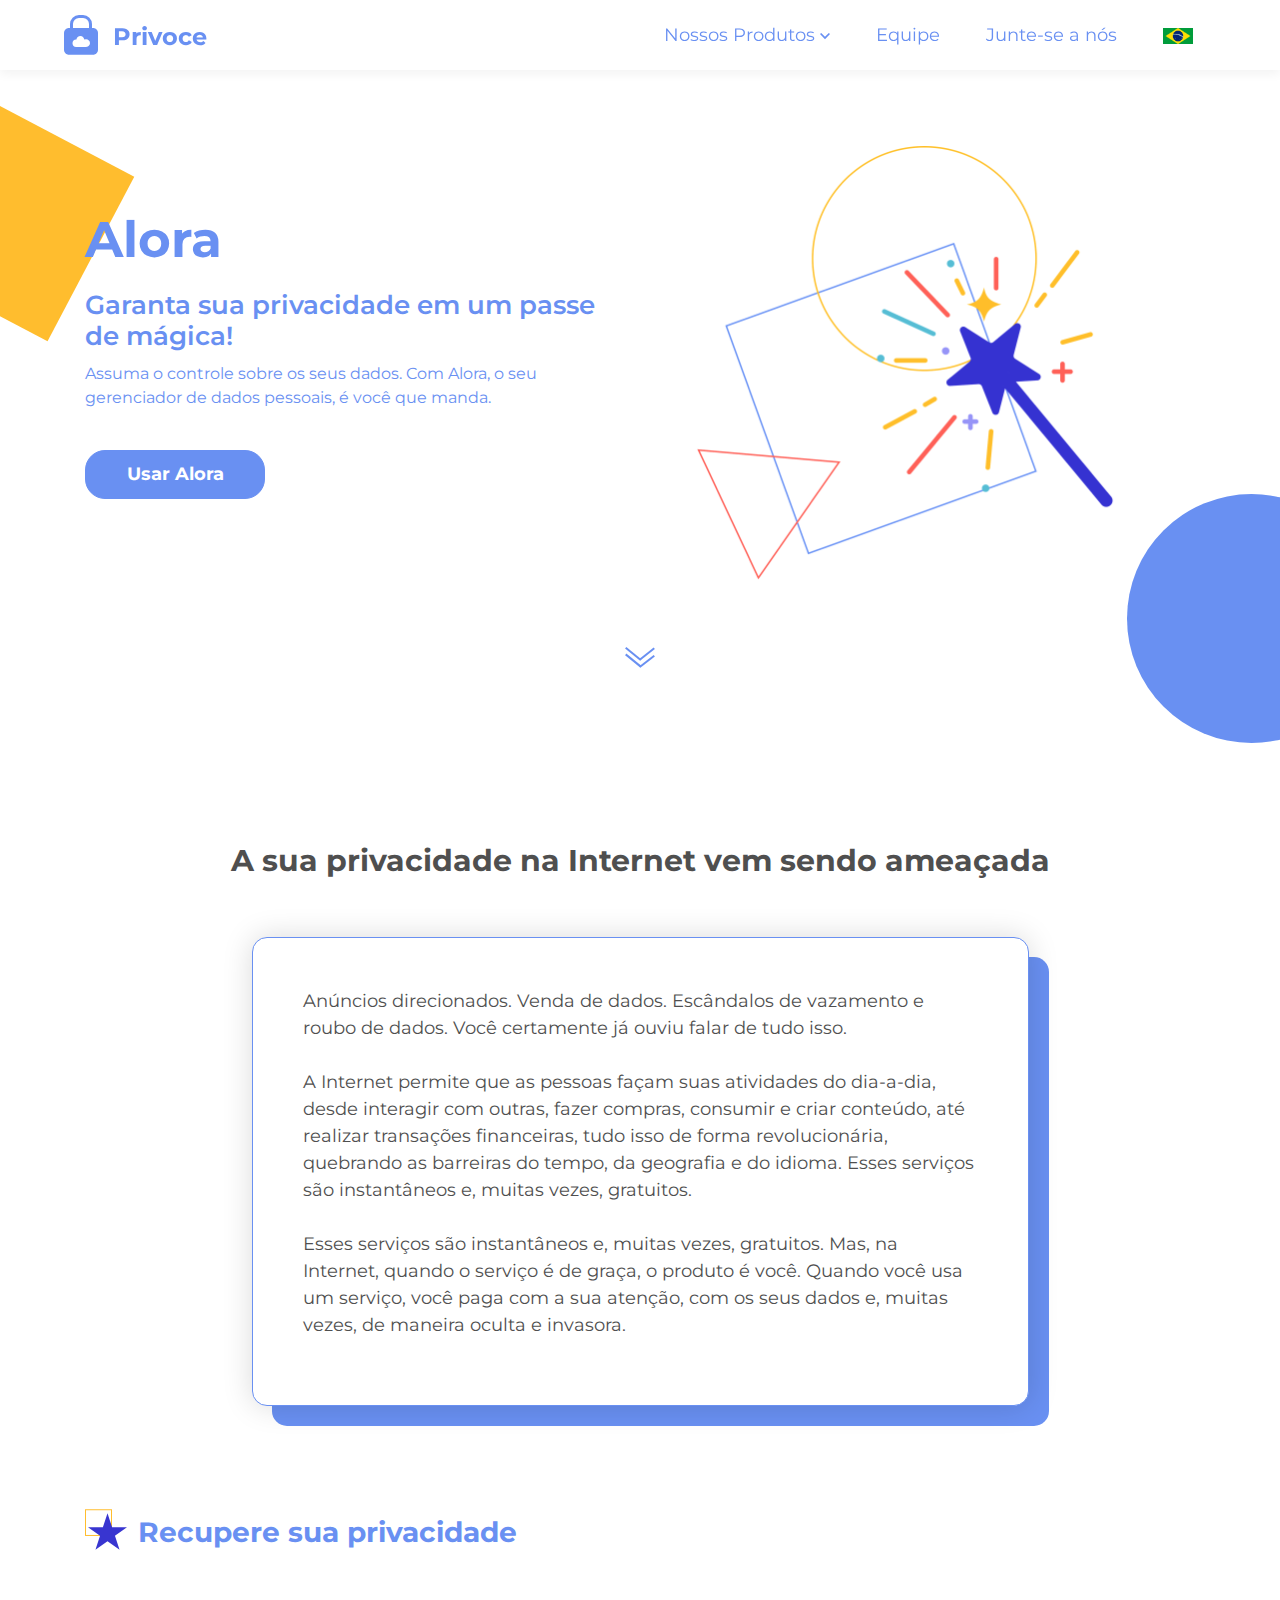
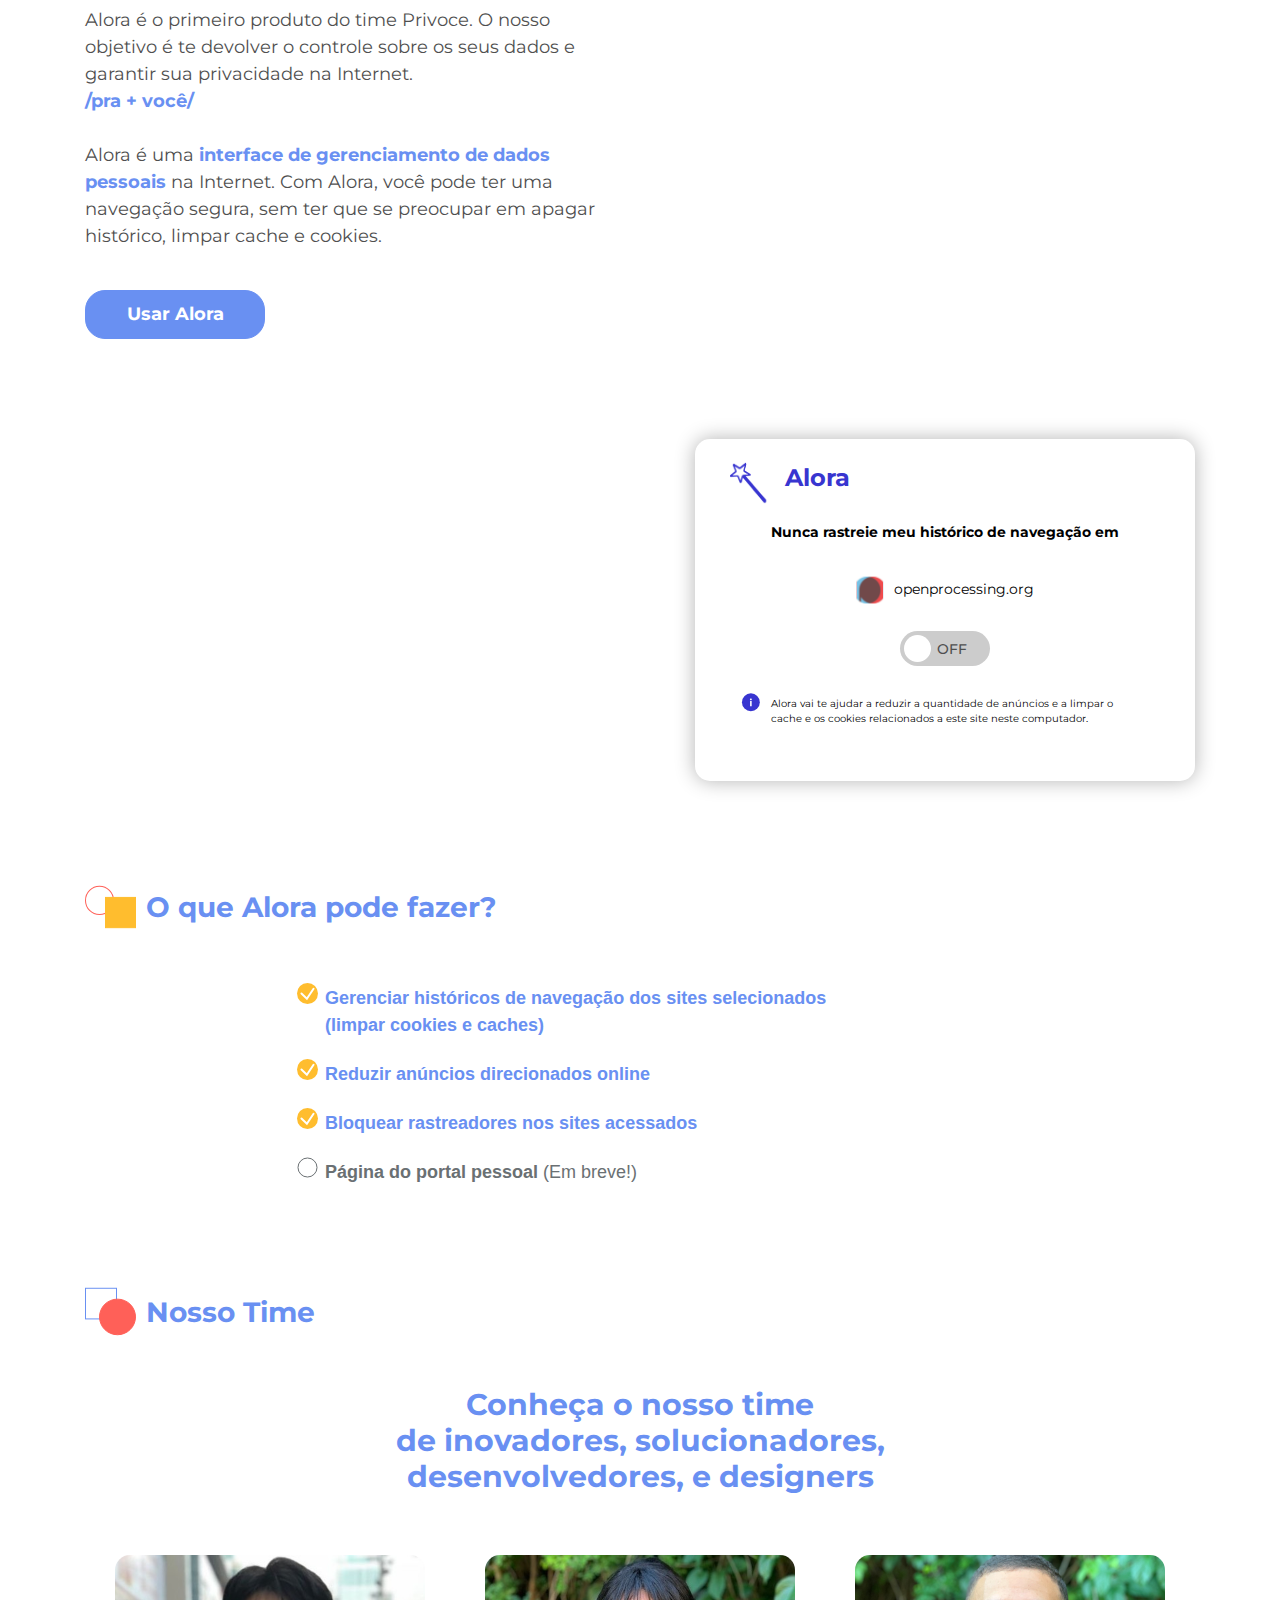
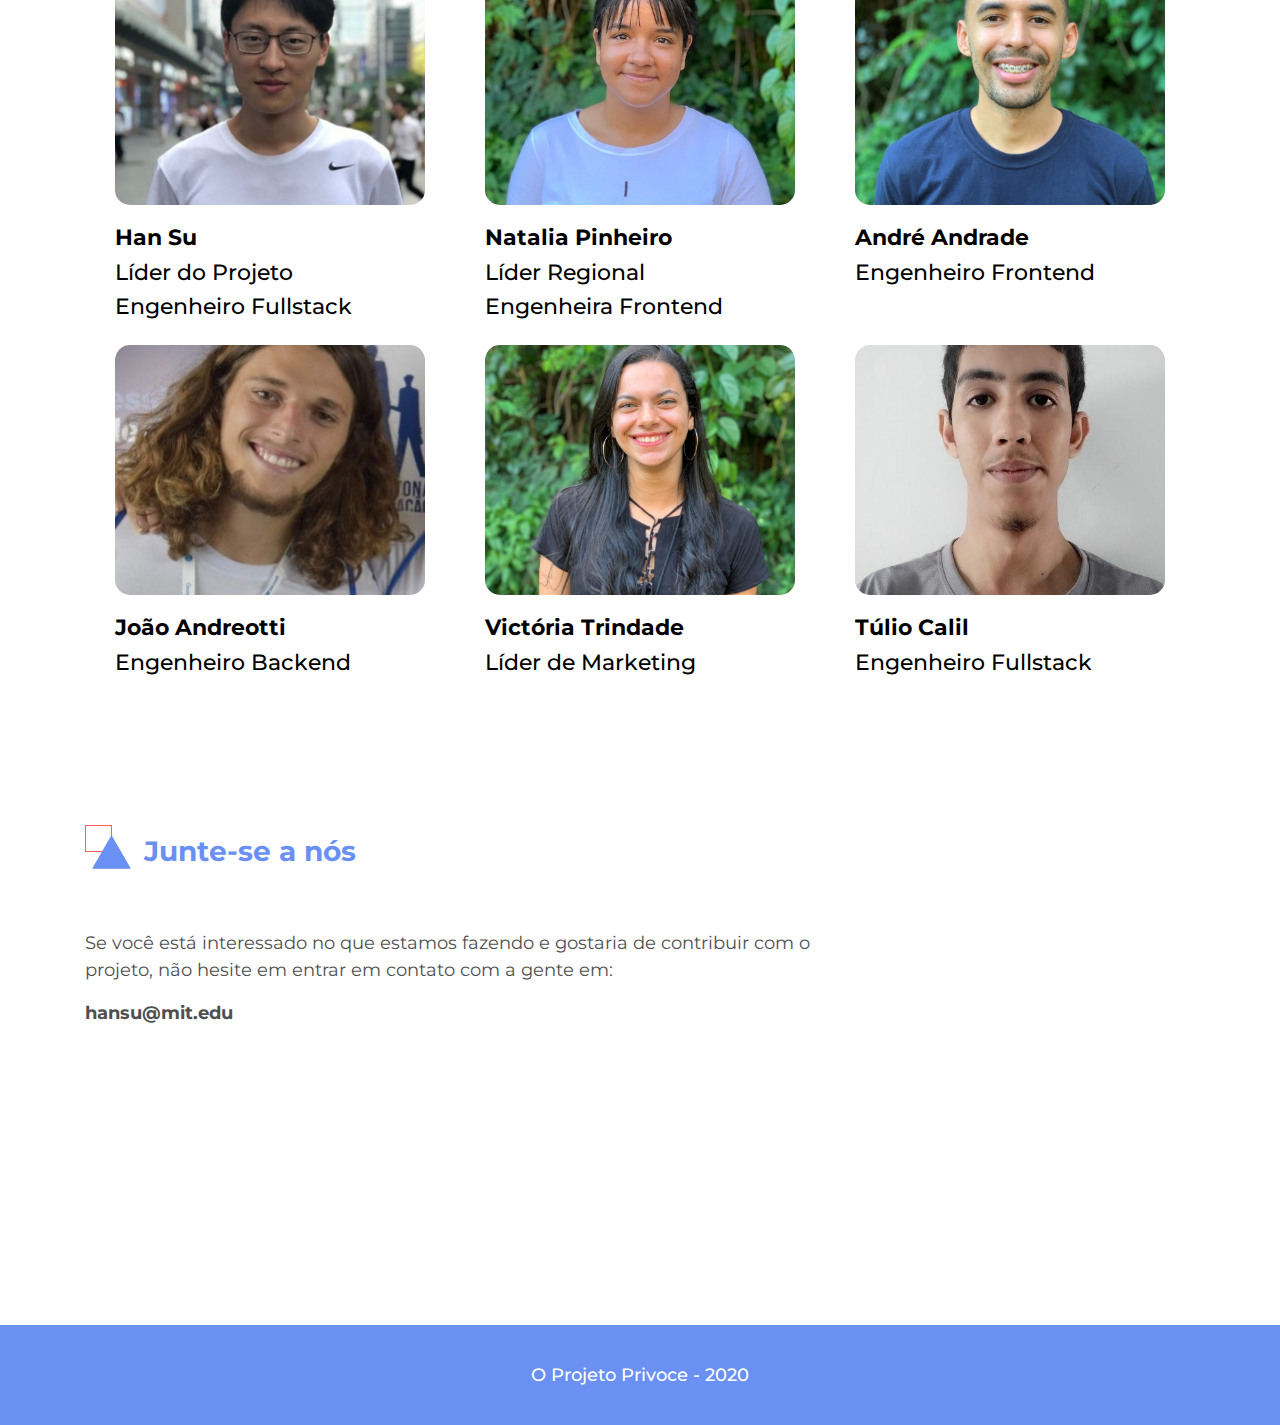
==== commit 02db6eb5: "Novo membro + SEO" ====
--- a/index.html
+++ b/index.html
@@ -1,9 +1,10 @@
 <!DOCTYPE html>
-<html>
+<html lang="pt-br">
     <head>
         <title>O Projeto Privoce</title>
         <meta charset="utf-8">
         <meta content="width=device-width, user-scalable=no" name="viewport"/>
+        <meta name="description" content="Assuma o controle sobre os seus dados. Com Alora, o seu gerenciador de dados pessoais, é você que manda.">
         <link rel="icon" type="image/png" href="assets/favicon.png"/>
         <link href="lib/css/bootstrap.min.css" rel="stylesheet" type="text/css"/>
         <script src="lib/jquery/jquery.min.js"></script>
@@ -19,8 +20,8 @@
             <nav class="navbar navbar-expand-lg menu">
                 <a class="navbar-brand" href="#" onclick="scrollToSection('header')">
                     <div class="nav-brand">
-                        <img class="img-brand" src="assets/lock.svg">
-                        <h1 class="name-brand">Privoce</h1>
+                        <img draggable="false" class="img-brand" src="assets/lock.svg" alt="lock">
+                        <h2 class="name-brand">Privoce</h2>
                     </div>
                 </a>
                 <button class="navbar-toggler" type="button" data-toggle="collapse" data-target="#navDropdown" aria-controls="navDropdown" aria-expanded="false" aria-label="Toggle navigation">
@@ -28,9 +29,6 @@
                 </button>
                 <div class="collapse navbar-collapse nav-links" id="navDropdown">
                     <ul class="navbar-nav">
-                        <li class="nav-item menu-item">
-                            <a class="nav-link item" href="#" onclick="scrollToSection('mission')">Missão</a>
-                        </li>
                         <li class="nav-item dropdown">
                             <a class="nav-link" href="#" id="dropdownMenu" role="button" data-toggle="dropdown" aria-haspopup="true" aria-expanded="false">
                                 Nossos Produtos
@@ -48,16 +46,16 @@
                         </li>
                         <li class="nav-item dropdown mobile-flag-link">
                             <a class="nav-link" href="#" id="dropdownFlags" data-toggle="dropdown" aria-haspopup="true" aria-expanded="false">
-                                <img class="flag" src="assets/flags/brazil.jpg"/>
+                                <img draggable="false" class="flag" src="assets/flags/brazil.jpg" alt="BR"/>
                                 <svg class="no-desktop arrow-tip" width="10" height="10" viewBox="0 0 24 24"><path d="M5 3l3.057-3 11.943 12-11.943 12-3.057-3 9-9z" fill="#6990F2"/></svg>
                             </a>
                             <div class="dropdown-menu flag-menu" aria-labelledby="dropdownFlags">
                                 <a class="dropdown-item flag-item" href="https://privoce.com">
-                                    <img class="flag" src="assets/flags/us.jpg"/>
+                                    <img draggable="false" class="flag" src="assets/flags/us.jpg" alt="US"/>
                                 </a>
                                 <!-- To add more
                                 <a class="dropdown-item flag-item" href="https://privoce.com">
-                                    <img class="flag" src="assets/flags/us.png"/>
+                                    <img draggable="false" class="flag" src="assets/flags/us.png" alt="US"/>
                                 </a>
                                 -->
                             </div>
@@ -70,31 +68,30 @@
 
         <!-- Header -->
         <div id="header">
-            <img class="no-mobile" src="assets/rect.svg" style="position: absolute;">
-            <img class="no-mobile" src="assets/ellipse.svg" style="position: absolute; right: 0; bottom: 0;">
+            <img draggable="false" class="no-mobile" src="assets/rect.svg" alt="" style="position: absolute;">
+            <img draggable="false" class="no-mobile" src="assets/ellipse.svg" alt="" style="position: absolute; right: 0; bottom: 0;">
             <div class="container h-container">
                 <div class="row">
                     <div class="h-text col-sm">
                         <h1>Alora</h1>
+                        <h3>Garanta sua privacidade em um passe de mágica!</h3>
                         <p>
-                            /əˈlɔrə/<br/>
-                            Inspirado no “Alohomora” do Harry Potter, um feitiço que destranca portas e janelas, nós queremos te dar o controle para trancar e destrancar a sua privacidade do jeito que quiser!
-                        </p>
-                        <h3>O seu gerenciador de dados pessoais on-line</h3>
+                            Assuma o controle sobre os seus dados. Com Alora, o seu gerenciador de dados pessoais, é você que manda.
+                        </p>
                         <div class="btn-get-extension">
                             <a href="https://chrome.google.com/webstore/detail/cookie-manager/pcmafklmeafeodgkklcoidiledfeicha">
-                                Usar Extensão
+                                Usar Alora
                             </a>
                         </div>
                     </div>
                     <div class="h-logo col-sm">
-                        <img class="h-img" src="assets/logo-header.png"/>
+                        <img draggable="false" class="h-img" alt="magic wand" src="assets/logo-header.png"/>
                     </div>
                 </div>
             </div>
 
             <div class="scrolling-hint no-mobile" onclick="scrollToSection('mission')">
-                <img class="scrolling-hint"
+                <img draggable="false" class="scrolling-hint" alt="v"
                     src="assets/double-down-arrow.svg"
                     style="width: 30px;"
                 />
@@ -104,16 +101,13 @@
         <!-- Our mission section -->
         <div id="mission">
             <div class="container">
-                <div class="title-section">
-                    <img src="assets/dec1.svg"/>
-                    <h3>Nossa Missão</h3>
-                </div>
                 <div class="content">
-                    <h2>Criar ferramentas para ampliar a propriedade e privacidade dos dados!</h2>
+                    <h2>A sua privacidade na Internet vem sendo ameaçada</h2>
                     <div class="info-card mx-auto">
                         <p>
-                            Se a Web 1.0 garantiu aos internautas o direito de visualizar conteúdo online e a Web 2.0 proporcionou o direito de publicar de maneira participativa, a Web 3.0 vai avançar ainda mais no sentido de dar aos internautas o espaço de armazenamento pessoal e computação pessoal.<br/><br/>
-                            Como nós podemos conceder aos usuários uma melhor propriedade de seus dados pessoais? Como os internautas podem ganhar maior representação por meio de melhores meios de participar da atual economia dos dados? Com o crescimento da computação em nuvem, o modelo de nuvem pessoal e os métodos de distribuição de conteúdo relacionados têm potencial para revolucionar a Internet e atender aos ideais da Web 3.0 — a divisão do trabalho em armazenamento de dados, computação, e serviços de Internet. Junte-se a nós como os pioneiros a construírem o futuro da Internet!
+                            Anúncios direcionados. Venda de dados. Escândalos de vazamento e roubo de dados. Você certamente já ouviu falar de tudo isso.<br/><br/>
+                            A Internet permite que as pessoas façam suas atividades do dia-a-dia, desde interagir com outras, fazer compras, consumir e criar conteúdo, até realizar transações financeiras, tudo isso de forma revolucionária, quebrando as barreiras do tempo, da geografia e do idioma. Esses serviços são instantâneos e, muitas vezes, gratuitos.<br/><br/>
+                            Esses serviços são instantâneos e, muitas vezes, gratuitos. Mas, na Internet, quando o serviço é de graça, o produto é você. Quando você usa um serviço, você paga com a sua atenção, com os seus dados e, muitas vezes, de maneira oculta e invasora.
                         </p>
                     </div>
                 </div>
@@ -124,18 +118,19 @@
         <div id="alora">
             <div class="container">
                 <div class="title-section">
-                    <img src="assets/dec2.svg"/>
-                    <h3>Alora</h3>
+                    <img draggable="false" src="assets/dec2.svg" alt=""/>
+                    <h3>Recupere sua privacidade</h3>
                 </div>
                 <div class="row">
                     <div class="col-xl-6 col-lg-6 col-md-6">
                         <p class="alora-info">
-                            Alora é o primeiro produto do time Privoce. O projeto Privoce visa fornecer aos internautas soluções de computação em nuvem transparentes e orientadas ao usuário.<br/><br/>
-                            O Alora servirá como uma <span>interface de gerenciamento de dados pessoais</span> na era da Web 3.0, uma interface entre a madura infraestrutura de computação em nuvem (armazenamento em nuvem) e os serviços de Internet (aplicativos).
+                            Alora é o primeiro produto do time Privoce. O nosso objetivo é te devolver o controle sobre os seus dados e garantir sua privacidade na Internet.<br/>
+                            <span>/pra + você/</span><br/><br/>
+                            Alora é uma <span>interface de gerenciamento de dados pessoais</span> na Internet. Com Alora, você pode ter uma navegação segura, sem ter que se preocupar em apagar histórico, limpar cache e cookies. 
                         </p>
                         <div class="btn-get-extension">
                             <a href="https://chrome.google.com/webstore/detail/cookie-manager/pcmafklmeafeodgkklcoidiledfeicha">
-                                Usar Extensão
+                                Usar Alora
                             </a>
                         </div>
                     </div>
@@ -146,13 +141,13 @@
                             <!-- Extension preview -->
                             <div class="card-extension">
                                 <div class="title-ext">
-                                    <img id="icon-alora" src="assets/icon-off.png"/>
+                                    <img draggable="false" id="icon-alora" src="assets/icon-off.png" alt=""/>
                                     <h3>Alora</h3>
                                 </div>
                                 <div class="body-ext">
                                     <h4>Nunca rastreie meu histórico de navegação em</h4>
                                     <div class="website">
-                                        <img class="icon-site" src="assets/site-icon.svg">
+                                        <img draggable="false" class="icon-site" src="assets/site-icon.svg" alt="">
                                         <p class="url-site">openprocessing.org</p>
                                     </div>
                                     <div class="toggle-div" style="cursor: pointer" onclick="toggle()">
@@ -163,8 +158,8 @@
                                         </div>
                                     </div>
                                     <div class="info">
-                                        <img id="infoicon" src="assets/info.svg">
-                                        <p>O Alora vai te ajudar a reduzir a quantidade de anúncios e a limpar o cache e os cookies relacionados a este site neste computador.</p>
+                                        <img draggable="false" id="infoicon" src="assets/info.svg" alt="">
+                                        <p>Alora vai te ajudar a reduzir a quantidade de anúncios e a limpar o cache e os cookies relacionados a este site neste computador.</p>
                                     </div>
                                 </div>
                             </div>
@@ -179,23 +174,23 @@
         <div id="about-alora">
             <div class="container">
                 <div class="title-section">
-                    <img src="assets/dec3.svg"/>
+                    <img draggable="false" src="assets/dec3.svg" alt=""/>
                     <h3>O que Alora pode fazer?</h3>
                 </div>
                 <div class="a-a-content">
                     <ul class="list">
                         <li class="marked">
-                            Facilitar os históricos de navegação dos domínios selecionados<br/>
+                            Gerenciar históricos de navegação dos sites selecionados<br/>
                             (limpar cookies e caches)
                         </li>
                         <li class="marked">
                             Reduzir anúncios direcionados online
                         </li>
+                        <li class="marked">
+                            Bloquear rastreadores nos sites acessados
+                        </li>
                         <li class="not-marked">
-                            Bloquear rastreadores nos sites acessados <span>(Em breve!)</span>
-                        </li>
-                        <li class="not-marked">
-                            Página do Portal Pessoal <span>(Em breve!)</span>
+                            Página do portal pessoal <span>(Em breve!)</span>
                         </li>
                     </ul>
                 </div>
@@ -206,7 +201,7 @@
         <div id="our-team">
             <div class="container">
                 <div class="title-section">
-                    <img src="assets/dec4.svg"/>
+                    <img draggable="false" src="assets/dec4.svg" alt=""/>
                     <h3>Nosso Time</h3>
                 </div>
                 <h2 class="txt-team">
@@ -232,7 +227,7 @@
                             </div>
                             <div class="p-info">
                                 <h3 style="font-weight: bolder;">Han Su</h3>
-                                <h3>Líder do Projeto</h3>
+                                <h3>Líder do Projeto</h3><h3>Engenheiro Fullstack</h3>
                             </div>
                         </div>
                         
@@ -251,7 +246,7 @@
                             </div>
                             <div class="p-info">
                                 <h3 style="font-weight: bolder;">Natalia Pinheiro</h3>
-                                <h3>Líder Regional</h3>
+                                <h3>Líder Regional</h3><h3>Engenheira Frontend</h3>
                             </div>
                         </div>
 
@@ -270,7 +265,7 @@
                             </div>
                             <div class="p-info">
                                 <h3 style="font-weight: bolder;">André Andrade</h3>
-                                <h3>Representante Regional</h3>
+                                <h3>Engenheiro Frontend</h3>
                             </div>
                         </div>
 
@@ -289,7 +284,7 @@
                             </div>
                             <div class="p-info">
                                 <h3 style="font-weight: bolder;">João Andreotti</h3>
-                                <h3>Representante Regional</h3>
+                                <h3>Engenheiro Backend</h3>
                             </div>
                         </div>
 
@@ -308,7 +303,26 @@
                             </div>
                             <div class="p-info">
                                 <h3 style="font-weight: bolder;">Victória Trindade</h3>
-                                <h3>Representante Regional</h3>
+                                <h3>Líder de Marketing</h3>
+                            </div>
+                        </div>
+
+                        <div class="p-container">
+                            <div class="person">
+                                <div class="photo"
+                                    style="background-image: url('./assets/people/tulio.jpg');"
+                                ></div>
+                                <div class="p-description">
+                                    <div>
+                                        <p>
+                                            Túlio Calil é um estudante de Sistemas de Informação na UESB. Suas áreas de interesse são tecnologias web, mobile, desenvolvimento de games e programação funcional.
+                                        </p>
+                                    </div>
+                                </div>
+                            </div>
+                            <div class="p-info">
+                                <h3 style="font-weight: bolder;">Túlio Calil</h3>
+                                <h3>Engenheiro Fullstack</h3>
                             </div>
                         </div>
 
@@ -321,7 +335,7 @@
         <div id="join-us">
             <div class="container">
                 <div class="title-section">
-                    <img src="assets/dec5.svg"/>
+                    <img draggable="false" src="assets/dec5.svg" alt=""/>
                     <h3>Junte-se a nós</h3>
                 </div>
                 <div style="margin-bottom: 22vmax" class="row">
--- a/css/main.css
+++ b/css/main.css
@@ -166,14 +166,13 @@
 }
 
 .h-text p {
+  margin-top: 10px;
   font-size: 16px;
 }
 
 .h-text h3 {
   font-weight: 600;
-  font-size: 32px;
-  margin-block-start: 0 !important;
-  margin-block-end: 0 !important;
+  font-size: 26px;
 }
 
 .btn-get-extension {
@@ -297,11 +296,12 @@
   box-shadow: 0px 0px 30px rgba(0, 0, 0, 0.15),
     20px 20px 0px rgba(105, 144, 242, 1);
 }
+
 #infoicon{
   margin-top: -18px;
 }
+
 .info-card p {
-
   color: #4F4F4F;
   font-size: 18px;
 }
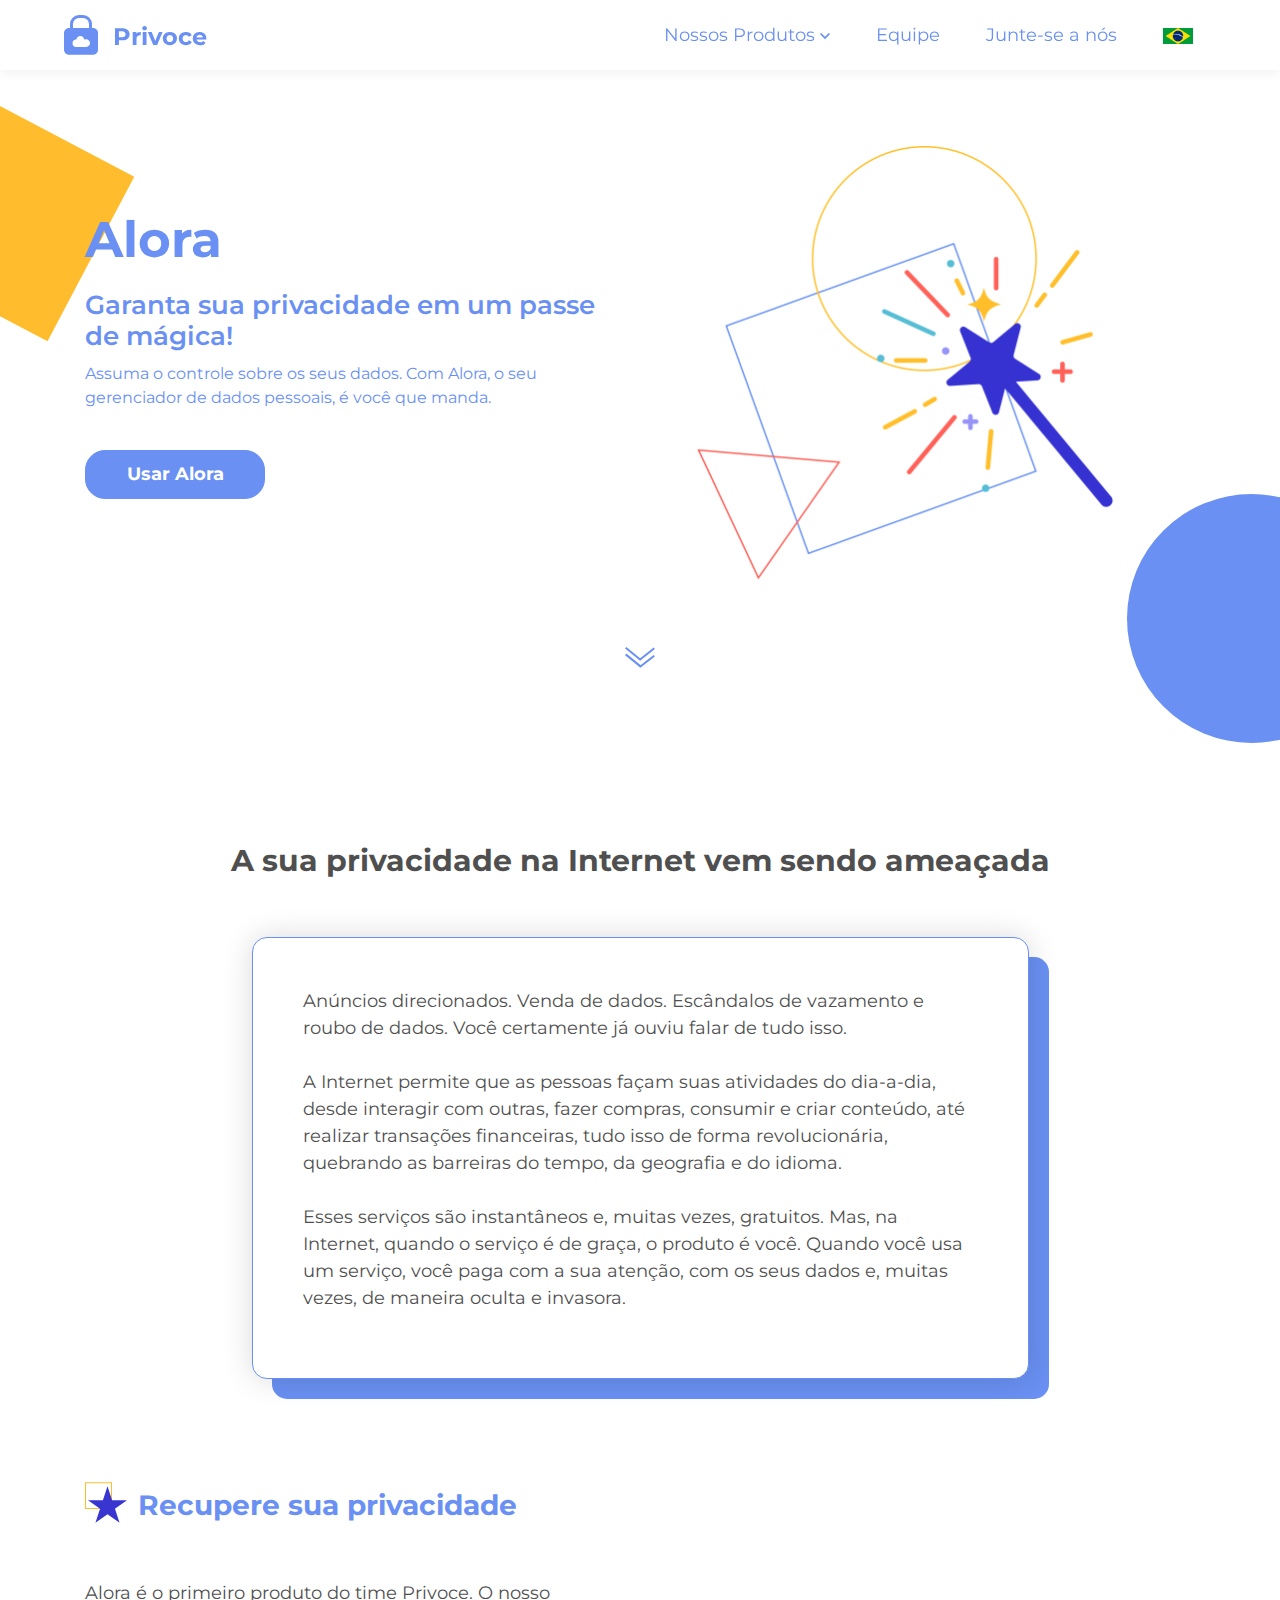
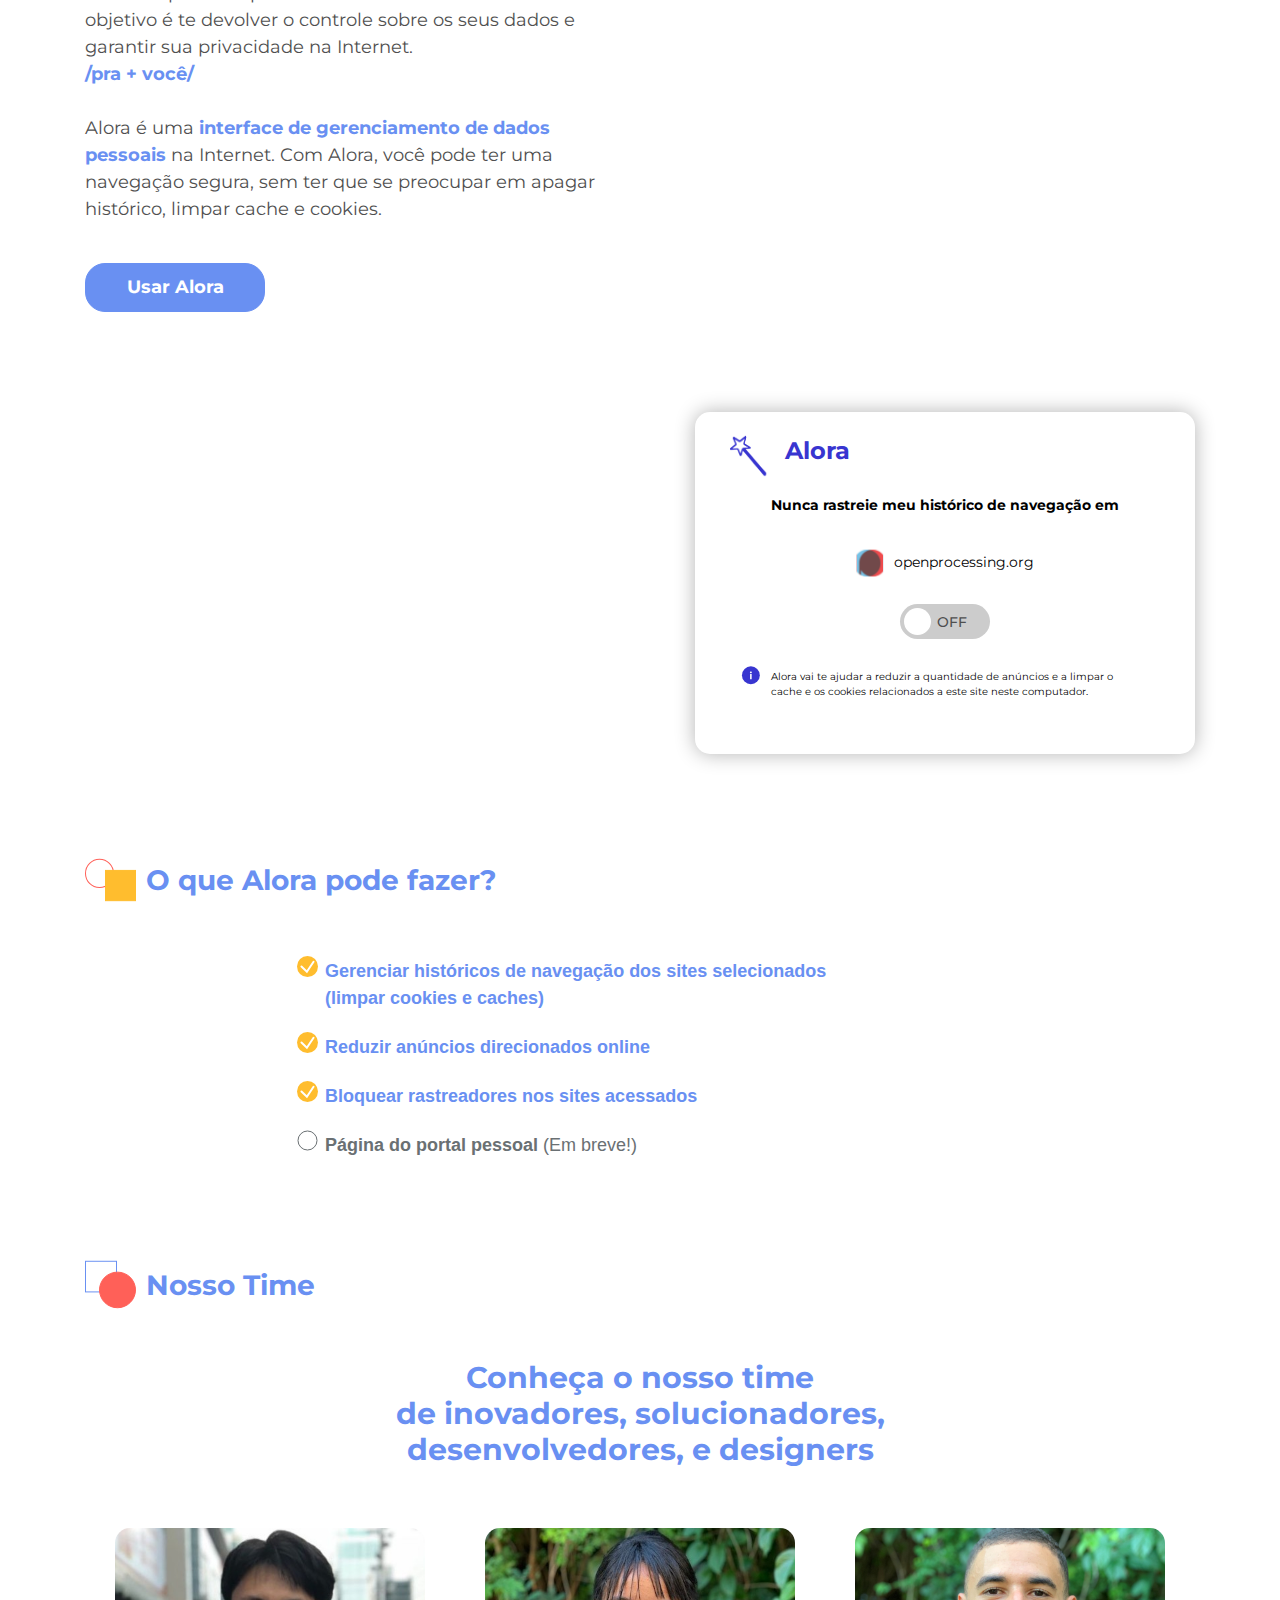
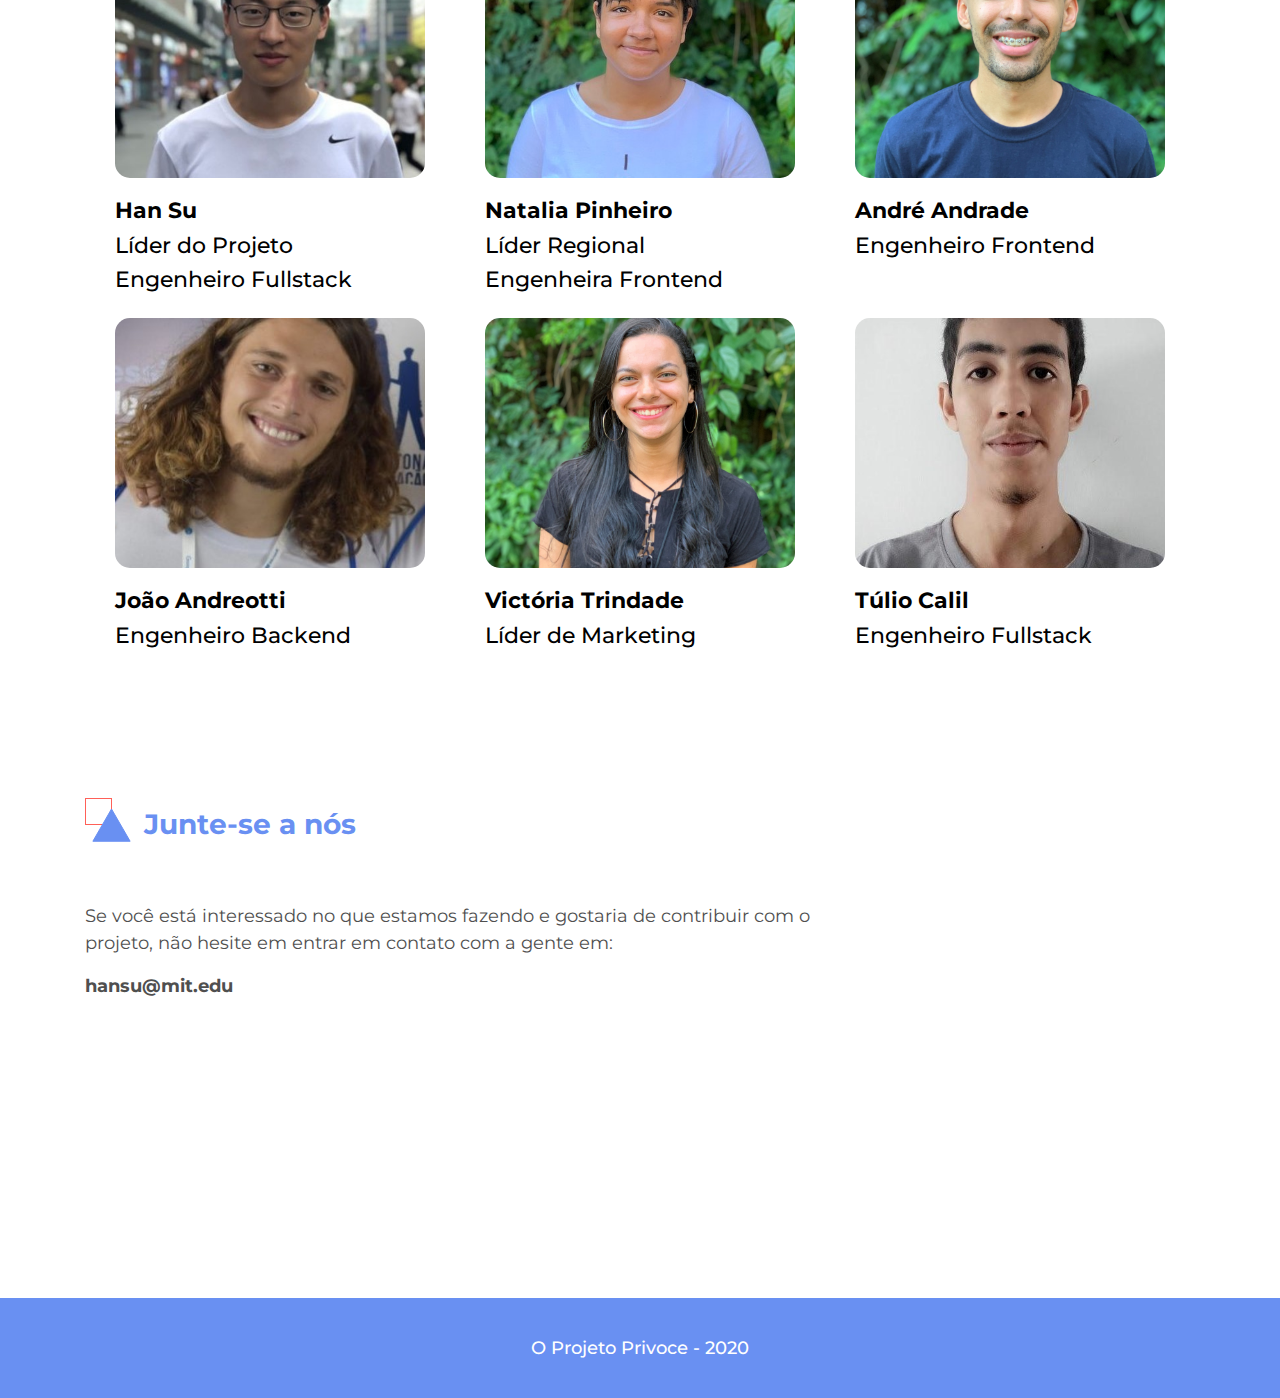
==== commit fe856caf: "Novo membro + SEO" ====
--- a/index.html
+++ b/index.html
@@ -1,7 +1,7 @@
 <!DOCTYPE html>
 <html lang="pt-br">
     <head>
-        <title>O Projeto Privoce</title>
+        <title>O Projeto Privoce - Alora</title>
         <meta charset="utf-8">
         <meta content="width=device-width, user-scalable=no" name="viewport"/>
         <meta name="description" content="Assuma o controle sobre os seus dados. Com Alora, o seu gerenciador de dados pessoais, é você que manda.">
@@ -106,7 +106,7 @@
                     <div class="info-card mx-auto">
                         <p>
                             Anúncios direcionados. Venda de dados. Escândalos de vazamento e roubo de dados. Você certamente já ouviu falar de tudo isso.<br/><br/>
-                            A Internet permite que as pessoas façam suas atividades do dia-a-dia, desde interagir com outras, fazer compras, consumir e criar conteúdo, até realizar transações financeiras, tudo isso de forma revolucionária, quebrando as barreiras do tempo, da geografia e do idioma. Esses serviços são instantâneos e, muitas vezes, gratuitos.<br/><br/>
+                            A Internet permite que as pessoas façam suas atividades do dia-a-dia, desde interagir com outras, fazer compras, consumir e criar conteúdo, até realizar transações financeiras, tudo isso de forma revolucionária, quebrando as barreiras do tempo, da geografia e do idioma.<br/><br/>
                             Esses serviços são instantâneos e, muitas vezes, gratuitos. Mas, na Internet, quando o serviço é de graça, o produto é você. Quando você usa um serviço, você paga com a sua atenção, com os seus dados e, muitas vezes, de maneira oculta e invasora.
                         </p>
                     </div>
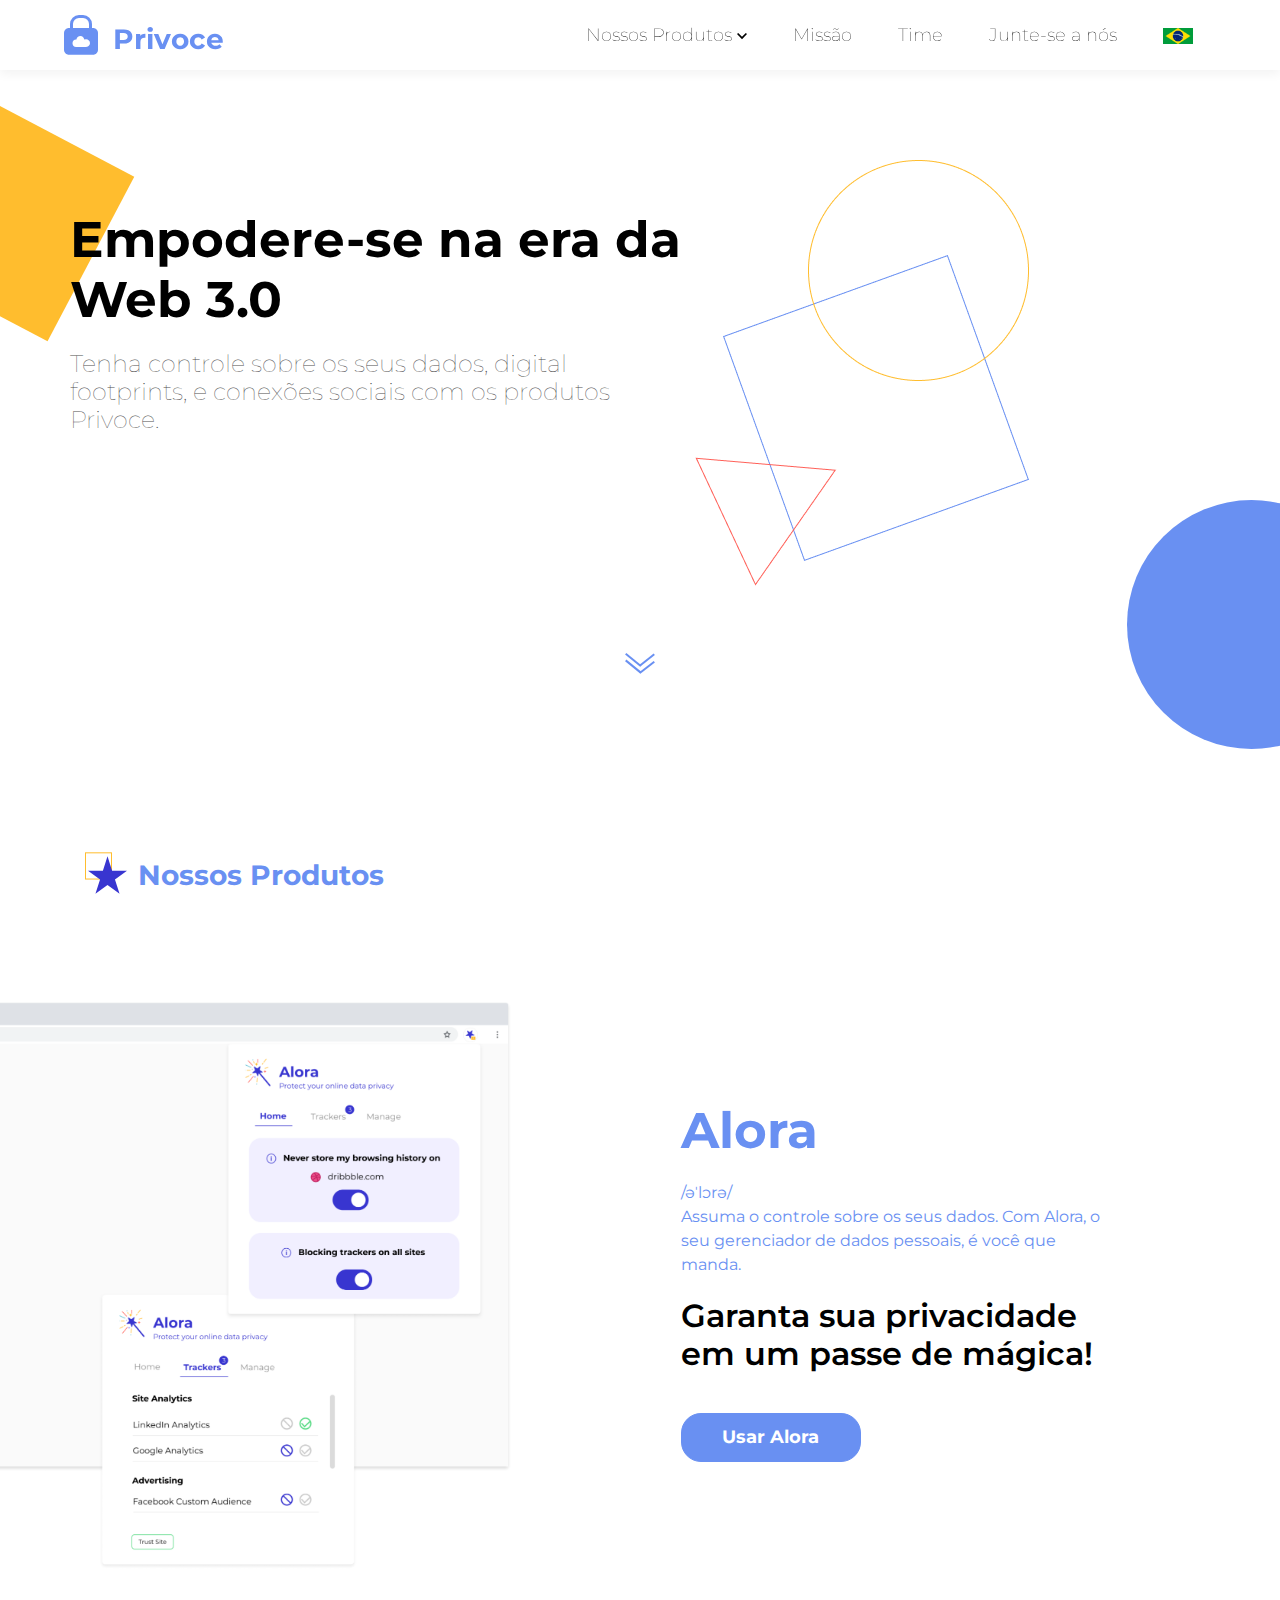
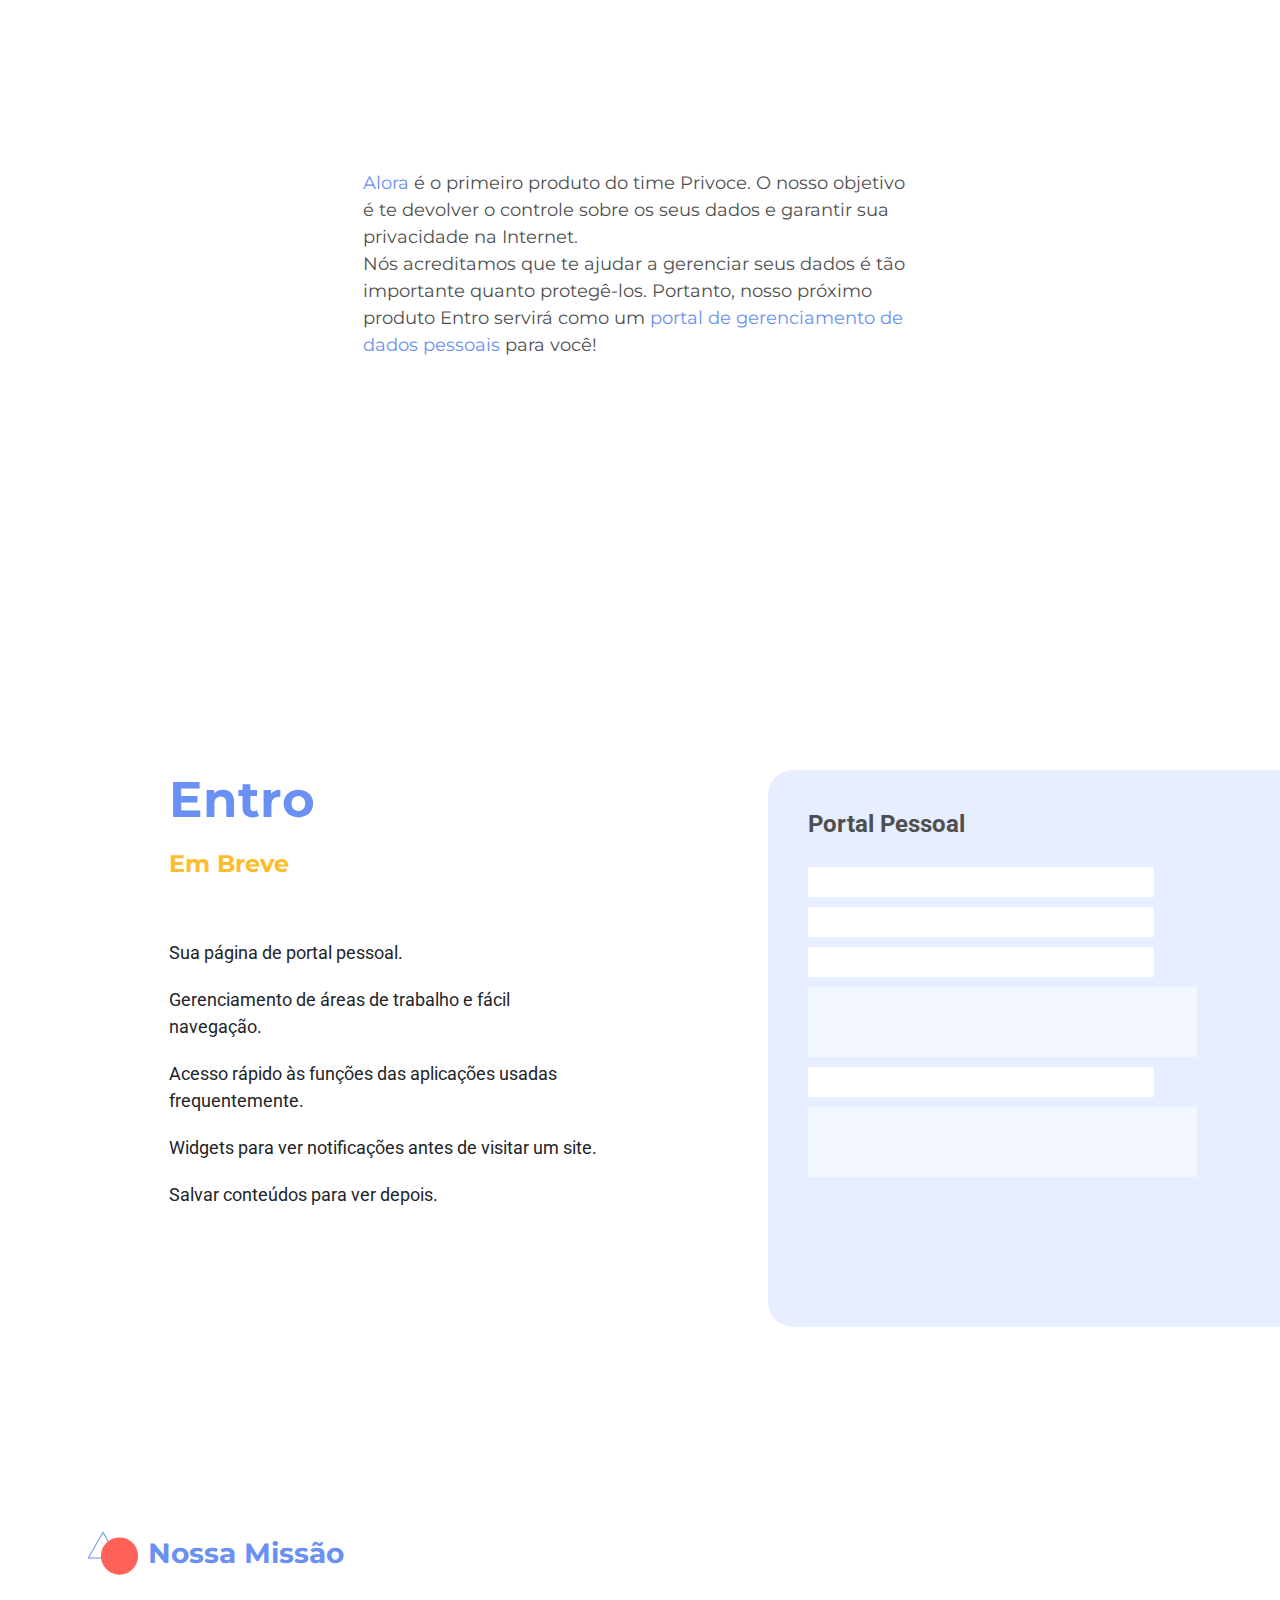
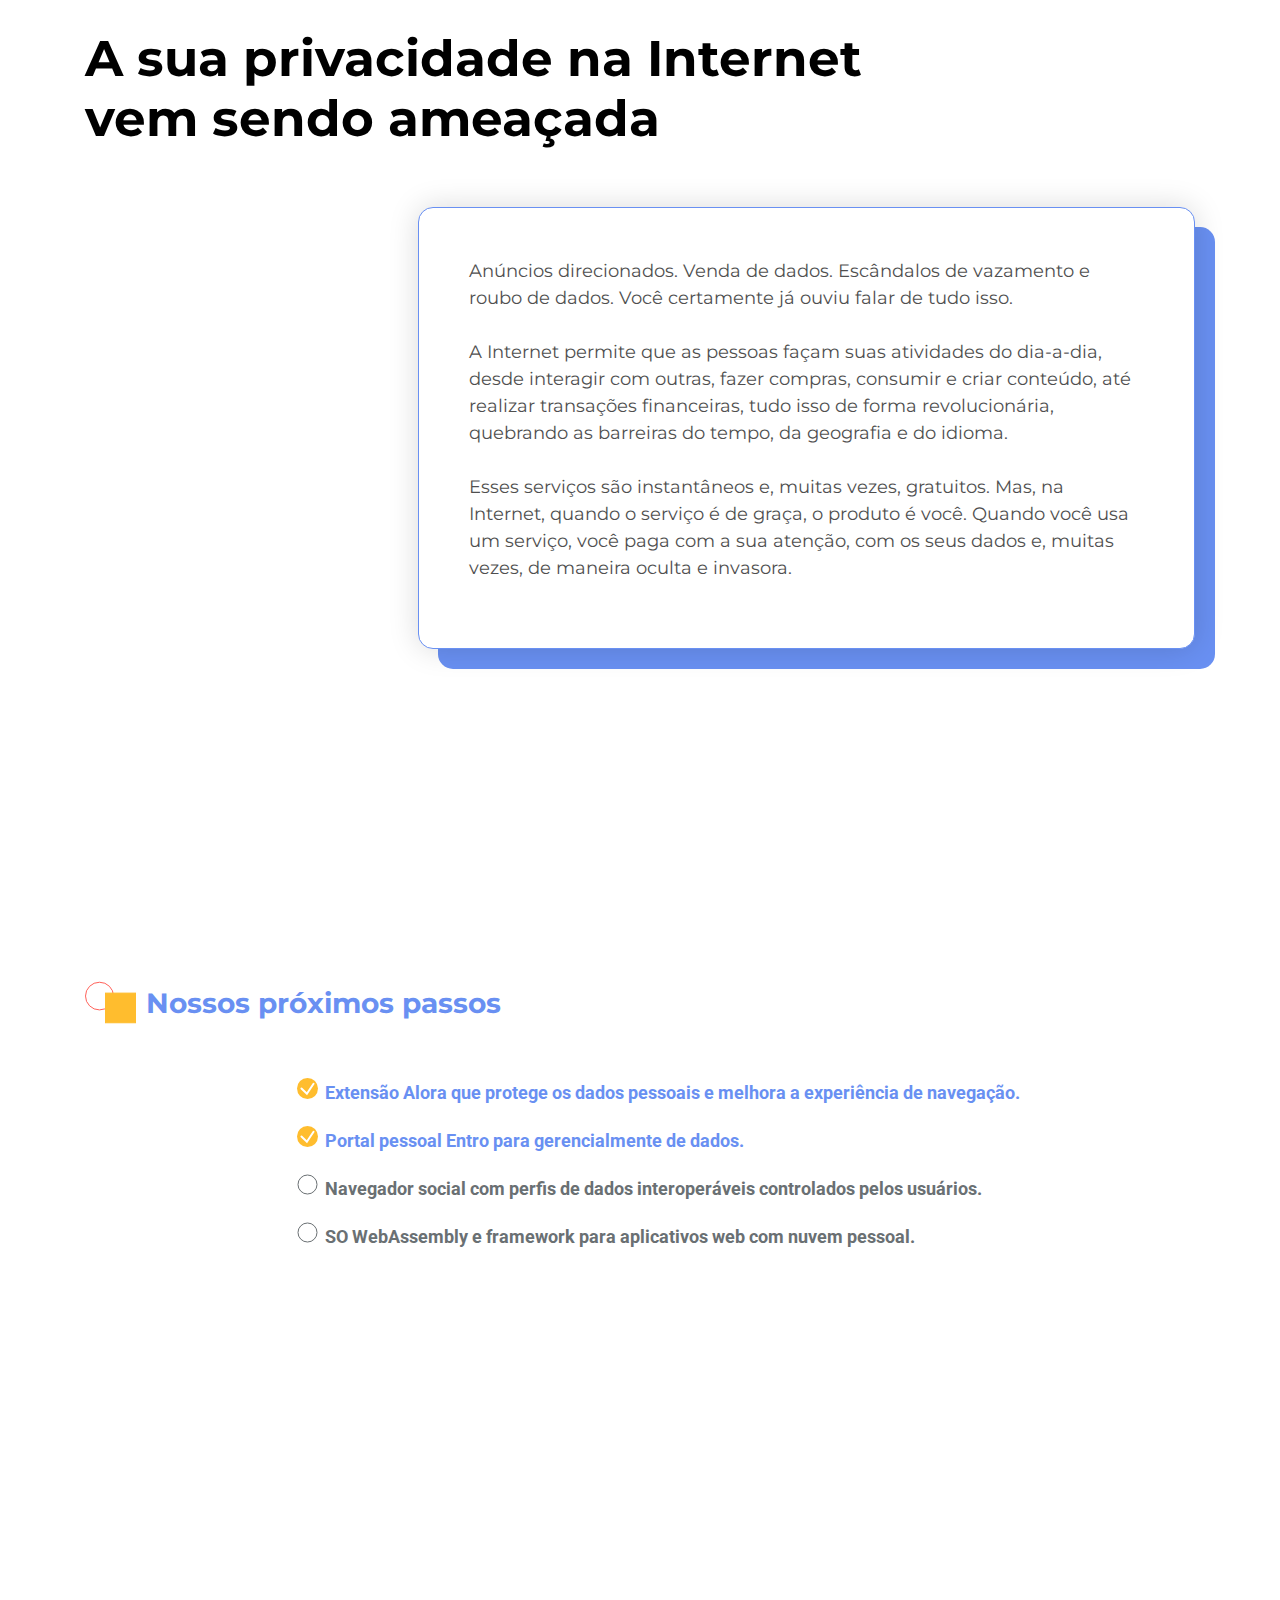
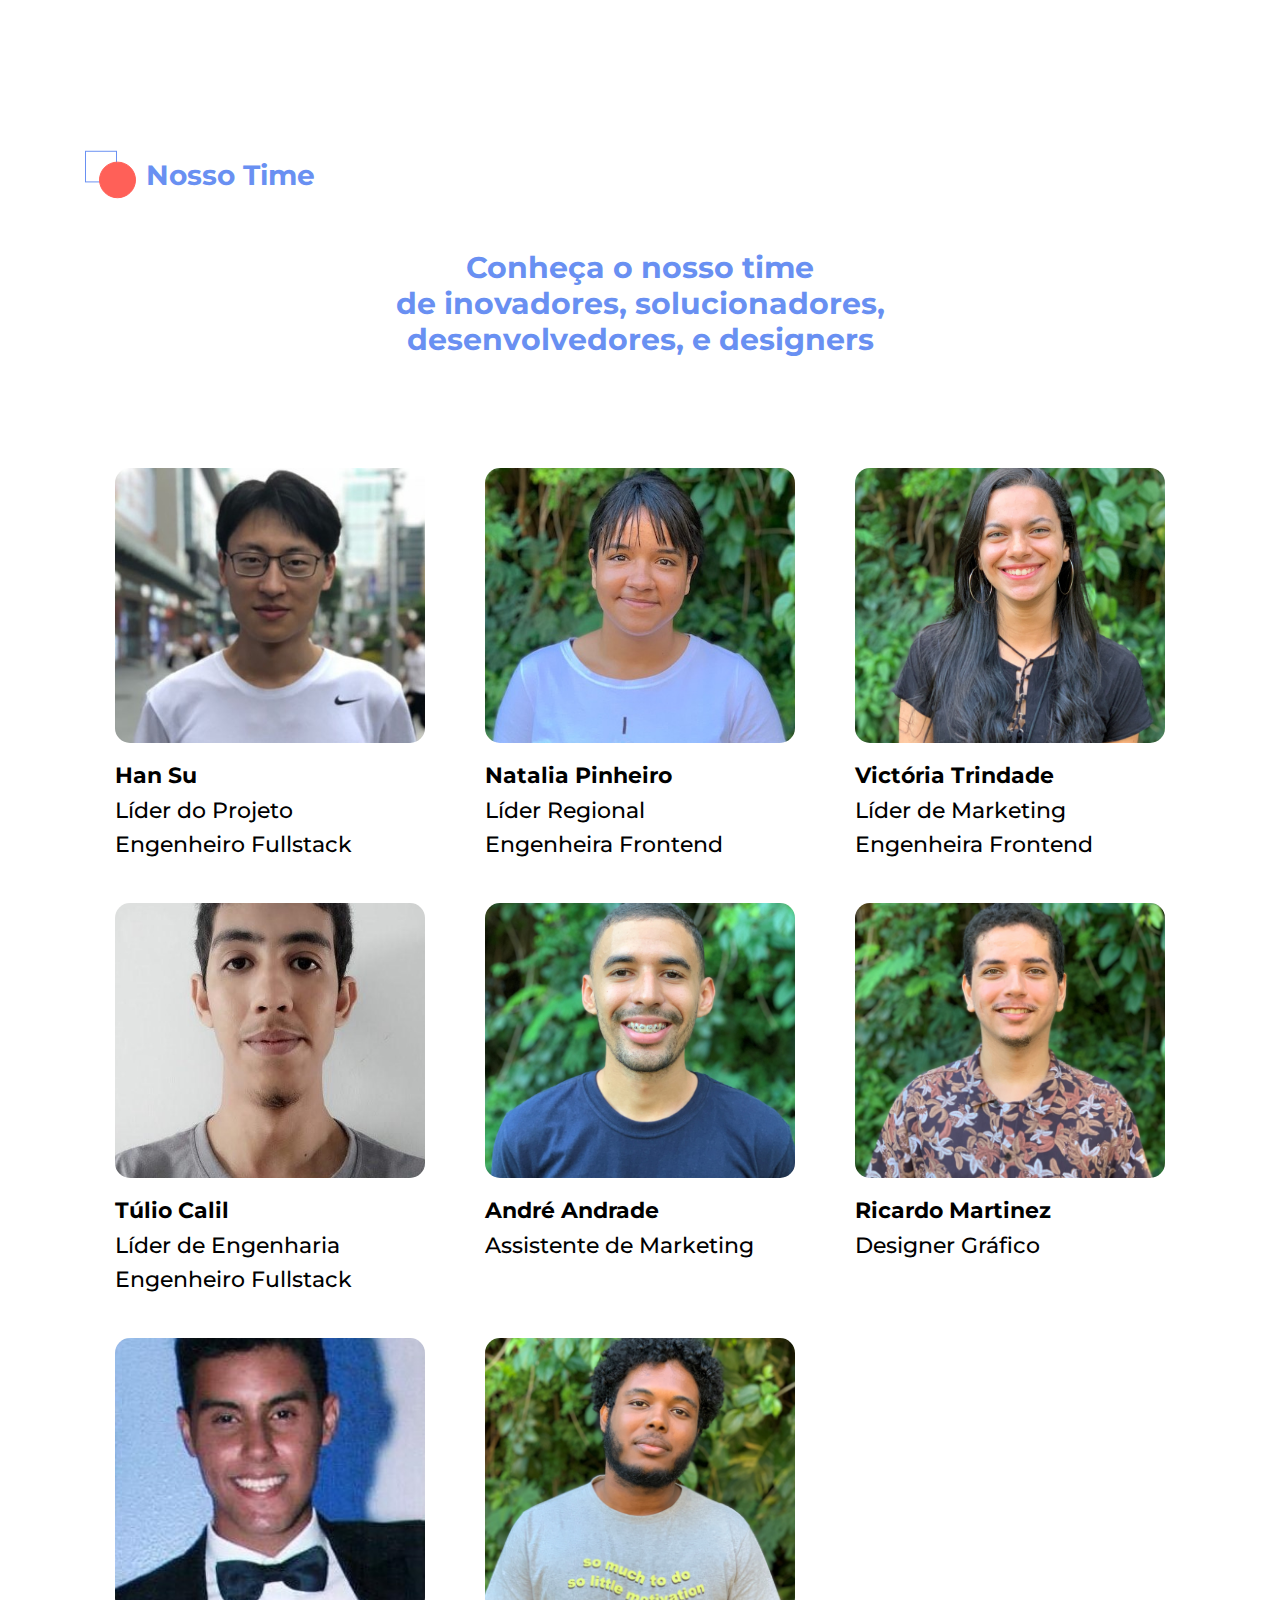
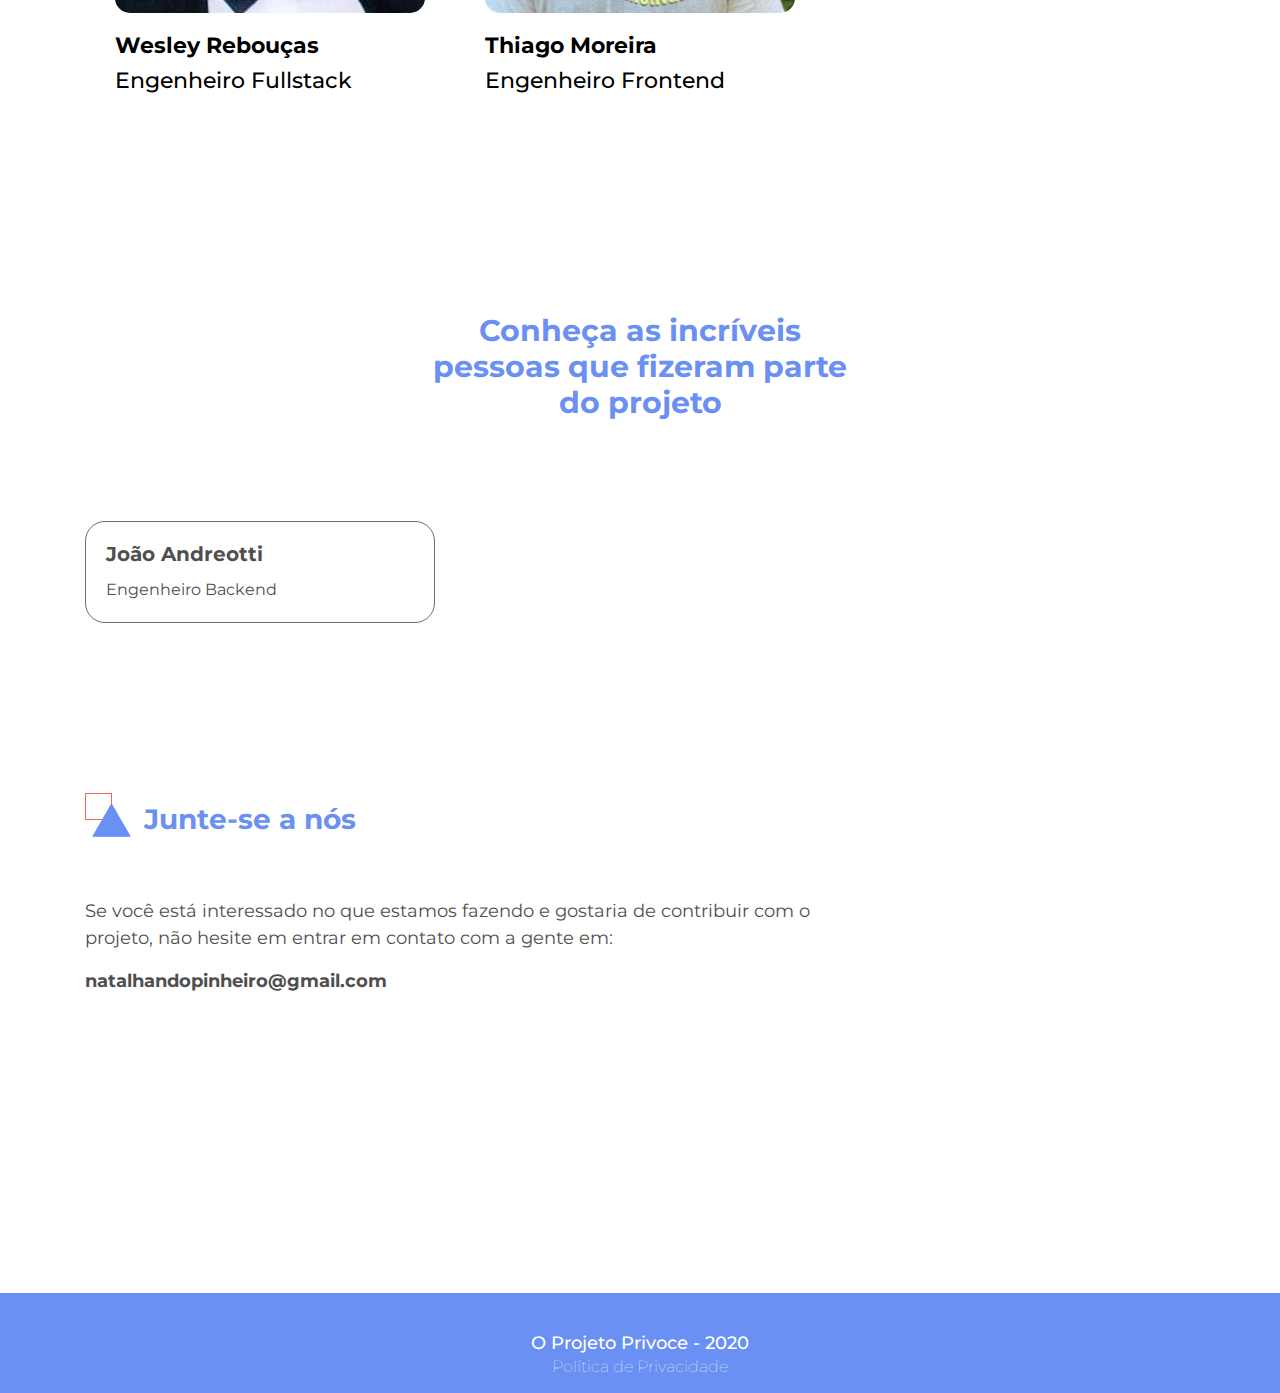
==== commit a531cc63: "fix: firefox switch script" ====
--- a/index.html
+++ b/index.html
@@ -1,11 +1,21 @@
 <!DOCTYPE html>
 <html lang="pt-br">
     <head>
+        <!-- Global site tag (gtag.js) - Google Analytics -->
+        <script async src="https://www.googletagmanager.com/gtag/js?id=UA-177602610-2"></script>
+        <script>
+            window.dataLayer = window.dataLayer || [];
+            function gtag(){dataLayer.push(arguments);}
+            gtag('js', new Date());
+
+            gtag('config', 'UA-177602610-2');
+        </script>
         <title>O Projeto Privoce - Alora</title>
+        <link rel="icon" type="image/png" href="assets/favicon.png"/>
         <meta charset="utf-8">
         <meta content="width=device-width, user-scalable=no" name="viewport"/>
-        <meta name="description" content="Assuma o controle sobre os seus dados. Com Alora, o seu gerenciador de dados pessoais, é você que manda.">
-        <link rel="icon" type="image/png" href="assets/favicon.png"/>
+        <meta name="description" content="Tenha controle sobre os seus dados, digital footprints, e conexões sociais com os produtos Privoce.">
+
         <link href="lib/css/bootstrap.min.css" rel="stylesheet" type="text/css"/>
         <script src="lib/jquery/jquery.min.js"></script>
         <script src="lib/js/bootstrap.min.js"></script>
@@ -19,9 +29,9 @@
         <div class="nav-container">
             <nav class="navbar navbar-expand-lg menu">
                 <a class="navbar-brand" href="#" onclick="scrollToSection('header')">
-                    <div class="nav-brand">
+                    <div class="nav-brand menu-item">
                         <img draggable="false" class="img-brand" src="assets/lock.svg" alt="lock">
-                        <h2 class="name-brand">Privoce</h2>
+                        <h1 class="name-brand">Privoce</h1>
                     </div>
                 </a>
                 <button class="navbar-toggler" type="button" data-toggle="collapse" data-target="#navDropdown" aria-controls="navDropdown" aria-expanded="false" aria-label="Toggle navigation">
@@ -32,17 +42,21 @@
                         <li class="nav-item dropdown">
                             <a class="nav-link" href="#" id="dropdownMenu" role="button" data-toggle="dropdown" aria-haspopup="true" aria-expanded="false">
                                 Nossos Produtos
-                                <svg width="10" height="10" viewBox="0 0 24 24"><path class="arrow-down" d="M0 7.33l2.829-2.83 9.175 9.339 9.167-9.339 2.829 2.83-11.996 12.17z" fill="#6990F2"/></svg>
+                                <svg width="10" height="10" viewBox="0 0 24 24"><path d="M0 7.33l2.829-2.83 9.175 9.339 9.167-9.339 2.829 2.83-11.996 12.17z"/></svg>
                             </a>
-                            <div class="dropdown-menu menu-item" aria-labelledby="dropdownMenu">
-                                <a class="dropdown-item item" href="#" onclick="scrollToSection('alora')">Alora</a>
-                            </div>
-                        </li>
-                        <li class="nav-item menu-item">
-                            <a class="nav-link item" href="#" onclick="scrollToSection('our-team')">Equipe</a>
-                        </li>
-                        <li class="nav-item menu-item">
-                            <a class="nav-link item" href="#" onclick="scrollToSection('join-us')">Junte-se a nós</a>
+                            <div class="dropdown-menu" aria-labelledby="dropdownMenu">
+                                <a class="dropdown-item menu-item" href="#" onclick="scrollToSection('alora')">Alora</a>
+                                <a class="dropdown-item menu-item" href="#" onclick="scrollToSection('entro')">Entro</a>
+                            </div>
+                        </li>
+                        <li class="nav-item">
+                            <a class="nav-link menu-item" href="#" onclick="scrollToSection('mission')">Missão</a>
+                        </li>
+                        <li class="nav-item">
+                            <a class="nav-link menu-item" href="#" onclick="scrollToSection('our-team')">Time</a>
+                        </li>
+                        <li class="nav-item">
+                            <a class="nav-link menu-item" href="#" onclick="scrollToSection('join-us')">Junte-se a nós</a>
                         </li>
                         <li class="nav-item dropdown mobile-flag-link">
                             <a class="nav-link" href="#" id="dropdownFlags" data-toggle="dropdown" aria-haspopup="true" aria-expanded="false">
@@ -68,129 +82,148 @@
 
         <!-- Header -->
         <div id="header">
-            <img draggable="false" class="no-mobile" src="assets/rect.svg" alt="" style="position: absolute;">
-            <img draggable="false" class="no-mobile" src="assets/ellipse.svg" alt="" style="position: absolute; right: 0; bottom: 0;">
+            <img draggable="false" class="decor no-mobile" src="assets/rect.svg" alt="" style="position: absolute;">
+            <img draggable="false" class="decor no-mobile" src="assets/ellipse.svg" alt="" style="position: absolute; right: 0; bottom: 0;">
             <div class="container h-container">
                 <div class="row">
-                    <div class="h-text col-sm">
-                        <h1>Alora</h1>
-                        <h3>Garanta sua privacidade em um passe de mágica!</h3>
+                    <div class="h-text-section">
+                        <h2>Empodere-se na era da Web 3.0</h2>
                         <p>
+                            Tenha controle sobre os seus dados, digital footprints, e conexões sociais com os produtos Privoce.
+                        </p>
+                    </div>
+                    <div class="h-img-section">
+                        <img draggable="false" src="./assets/geometrics.png" alt="illustration"/>
+                    </div>
+                </div>
+            </div>
+            <div class="scrolling-hint no-mobile" onclick="scrollToSection('products')">
+                <img class="scrolling-hint" draggable="false"
+                    src="assets/double-down-arrow.svg"
+                    style="width: 30px;"
+                    alt="v"
+                />
+            </div>
+        </div>
+
+        <!-- Products section -->
+        <div id="products">
+            <div class="container c-products">
+                <div class="title-section">
+                    <img draggable="false" src="assets/dec2.svg" alt=""/>
+                    <h3>Nossos Produtos</h3>
+                </div>
+            </div>
+            <div id="alora" class="container-fluid">
+                
+                <div class="row">
+                    <div class="col-left no-mobile">
+                        <img draggable="false" src="assets/alorapic.png" alt="Alora">
+                    </div>
+                    <div class="p-text col-sm">
+                        <h2>Alora</h2>
+                        <p>
+                            /əˈlɔrə/<br/>
                             Assuma o controle sobre os seus dados. Com Alora, o seu gerenciador de dados pessoais, é você que manda.
                         </p>
+                        <h3>Garanta sua privacidade em um passe de mágica!</h3>
                         <div class="btn-get-extension">
-                            <a href="https://chrome.google.com/webstore/detail/cookie-manager/pcmafklmeafeodgkklcoidiledfeicha">
+                            <a class="get-extension" href="https://chrome.google.com/webstore/detail/cookie-manager/pcmafklmeafeodgkklcoidiledfeicha">
                                 Usar Alora
                             </a>
                         </div>
                     </div>
-                    <div class="h-logo col-sm">
-                        <img draggable="false" class="h-img" alt="magic wand" src="assets/logo-header.png"/>
-                    </div>
-                </div>
-            </div>
-
-            <div class="scrolling-hint no-mobile" onclick="scrollToSection('mission')">
-                <img draggable="false" class="scrolling-hint" alt="v"
-                    src="assets/double-down-arrow.svg"
-                    style="width: 30px;"
-                />
-            </div>
-        </div>
+                    <div class="col-sm no-desktop col-img">
+                        <img draggable="false" src="assets/alorapic.png" alt="Alora">
+                    </div>
+                </div>
+
+                <div class="container alora-info">
+                    <div>
+                        <p>
+                            <a href="https://chrome.google.com/webstore/detail/cookie-manager/pcmafklmeafeodgkklcoidiledfeicha">Alora</a> é o primeiro produto do time Privoce. O nosso objetivo é te devolver o controle sobre os seus dados e garantir sua privacidade na Internet.<br/>
+                            Nós acreditamos que te ajudar a gerenciar seus dados é tão importante quanto protegê-los. Portanto, nosso próximo produto Entro servirá como um <span>portal de gerenciamento de dados pessoais</span> para você!
+                        </p>
+                    </div>
+                </div>
+            </div>
+
+            <div class="container-fluid">
+                
+                <div class="row">
+                    <div id="entro" class="p-text col-sm">
+                        <h2>Entro</h2>
+                        <h4>Em Breve</h4>
+                        <ul class="entro-list">
+                            <li>Sua página de portal pessoal.</li>
+                            <li>Gerenciamento de áreas de trabalho e fácil navegação.</li>
+                            <li>Acesso rápido às funções das aplicações usadas frequentemente.</li>
+                            <li>Widgets para ver notificações antes de visitar um site.</li>
+                            <li>Salvar conteúdos para ver depois.</li>
+                        </ul>
+                    </div>
+                    <div class="col-right">
+                        <div class="e-container">
+                            <div class="e-card">
+                                <div class="e-body">
+                                    <h3>Portal Pessoal</h3>
+                                    <div class="e-section-a"></div>
+                                    <div class="e-section-a"></div>
+                                    <div class="e-section-a"></div>
+                                    <div class="e-section-b"></div>
+                                    <div class="e-section-a"></div>
+                                    <div class="e-section-b"></div>
+                                </div>
+                            </div>
+                        </div>
+                    </div>
+                </div>
+            </div>
+        </div>
+        
 
         <!-- Our mission section -->
         <div id="mission">
             <div class="container">
+                <div class="title-section">
+                    <img draggable="false" src="assets/dec1.svg" alt=""/>
+                    <h3>Nossa Missão</h3>
+                </div>
                 <div class="content">
                     <h2>A sua privacidade na Internet vem sendo ameaçada</h2>
-                    <div class="info-card mx-auto">
-                        <p>
-                            Anúncios direcionados. Venda de dados. Escândalos de vazamento e roubo de dados. Você certamente já ouviu falar de tudo isso.<br/><br/>
-                            A Internet permite que as pessoas façam suas atividades do dia-a-dia, desde interagir com outras, fazer compras, consumir e criar conteúdo, até realizar transações financeiras, tudo isso de forma revolucionária, quebrando as barreiras do tempo, da geografia e do idioma.<br/><br/>
-                            Esses serviços são instantâneos e, muitas vezes, gratuitos. Mas, na Internet, quando o serviço é de graça, o produto é você. Quando você usa um serviço, você paga com a sua atenção, com os seus dados e, muitas vezes, de maneira oculta e invasora.
-                        </p>
-                    </div>
-                </div>
-            </div>
-        </div>
-
-        <!-- Alora section -->
-        <div id="alora">
-            <div class="container">
-                <div class="title-section">
-                    <img draggable="false" src="assets/dec2.svg" alt=""/>
-                    <h3>Recupere sua privacidade</h3>
-                </div>
-                <div class="row">
-                    <div class="col-xl-6 col-lg-6 col-md-6">
-                        <p class="alora-info">
-                            Alora é o primeiro produto do time Privoce. O nosso objetivo é te devolver o controle sobre os seus dados e garantir sua privacidade na Internet.<br/>
-                            <span>/pra + você/</span><br/><br/>
-                            Alora é uma <span>interface de gerenciamento de dados pessoais</span> na Internet. Com Alora, você pode ter uma navegação segura, sem ter que se preocupar em apagar histórico, limpar cache e cookies. 
-                        </p>
-                        <div class="btn-get-extension">
-                            <a href="https://chrome.google.com/webstore/detail/cookie-manager/pcmafklmeafeodgkklcoidiledfeicha">
-                                Usar Alora
-                            </a>
-                        </div>
-                    </div>
-                </div>
-                <div class="container">
-                    <div class="row">
-                        <div id="container-card" class="ml-auto">
-                            <!-- Extension preview -->
-                            <div class="card-extension">
-                                <div class="title-ext">
-                                    <img draggable="false" id="icon-alora" src="assets/icon-off.png" alt=""/>
-                                    <h3>Alora</h3>
-                                </div>
-                                <div class="body-ext">
-                                    <h4>Nunca rastreie meu histórico de navegação em</h4>
-                                    <div class="website">
-                                        <img draggable="false" class="icon-site" src="assets/site-icon.svg" alt="">
-                                        <p class="url-site">openprocessing.org</p>
-                                    </div>
-                                    <div class="toggle-div" style="cursor: pointer" onclick="toggle()">
-                                        <div id="toggler" class="toggler-off mx-auto">
-                                            <h5 id="txt-on">ON</h5>
-                                            <div id="toggler-button" class="toggler-button-off" ></div>
-                                            <h5 id="txt-off">OFF</h5>
-                                        </div>
-                                    </div>
-                                    <div class="info">
-                                        <img draggable="false" id="infoicon" src="assets/info.svg" alt="">
-                                        <p>Alora vai te ajudar a reduzir a quantidade de anúncios e a limpar o cache e os cookies relacionados a este site neste computador.</p>
-                                    </div>
-                                </div>
-                            </div>
-
-                        </div>
-                    </div>
-                </div>
-            </div>
-        </div>
-
-        <!-- Section about Alora -->
-        <div id="about-alora">
+                    <div class="card-container">
+                        <div class="info-card">
+                            <p>
+                                Anúncios direcionados. Venda de dados. Escândalos de vazamento e roubo de dados. Você certamente já ouviu falar de tudo isso.<br/><br/>
+                                A Internet permite que as pessoas façam suas atividades do dia-a-dia, desde interagir com outras, fazer compras, consumir e criar conteúdo, até realizar transações financeiras, tudo isso de forma revolucionária, quebrando as barreiras do tempo, da geografia e do idioma.<br/><br/>
+                                Esses serviços são instantâneos e, muitas vezes, gratuitos. Mas, na Internet, quando o serviço é de graça, o produto é você. Quando você usa um serviço, você paga com a sua atenção, com os seus dados e, muitas vezes, de maneira oculta e invasora.
+                            </p>
+                        </div>
+                    </div>
+                </div>
+            </div>
+        </div>
+
+        <!-- Section about our next steps -->
+        <div id="next-steps">
             <div class="container">
                 <div class="title-section">
                     <img draggable="false" src="assets/dec3.svg" alt=""/>
-                    <h3>O que Alora pode fazer?</h3>
-                </div>
-                <div class="a-a-content">
+                    <h3>Nossos próximos passos</h3>
+                </div>
+                <div class="next-content">
                     <ul class="list">
                         <li class="marked">
-                            Gerenciar históricos de navegação dos sites selecionados<br/>
-                            (limpar cookies e caches)
+                            Extensão Alora que protege os dados pessoais e melhora a experiência de navegação.
                         </li>
                         <li class="marked">
-                            Reduzir anúncios direcionados online
-                        </li>
-                        <li class="marked">
-                            Bloquear rastreadores nos sites acessados
+                            Portal pessoal Entro para gerencialmente de dados.
                         </li>
                         <li class="not-marked">
-                            Página do portal pessoal <span>(Em breve!)</span>
+                            Navegador social com perfis de dados interoperáveis controlados pelos usuários.
+                        </li>
+                        <li class="not-marked">
+                            SO WebAssembly e framework para aplicativos web com nuvem pessoal.
                         </li>
                     </ul>
                 </div>
@@ -253,6 +286,44 @@
                         <div class="p-container">
                             <div class="person">
                                 <div class="photo"
+                                    style="background-image: url('./assets/people/victoria.jpg');"
+                                ></div>
+                                <div class="p-description">
+                                    <div>
+                                        <p>
+                                            Victória Trindade é uma estudante de Sistemas de Informação na UESB. Ela tem interesse em programação de computadores e estuda o impacto e a importância da tecnologia na sociedade.
+                                        </p>
+                                    </div>
+                                </div>
+                            </div>
+                            <div class="p-info">
+                                <h3 style="font-weight: bolder;">Victória Trindade</h3>
+                                <h3>Líder de Marketing</h3><h3>Engenheira Frontend</h3>
+                            </div>
+                        </div>
+
+                        <div class="p-container">
+                            <div class="person">
+                                <div class="photo"
+                                    style="background-image: url('./assets/people/tulio.jpg');"
+                                ></div>
+                                <div class="p-description">
+                                    <div>
+                                        <p>
+                                            Túlio Calil é um estudante de Sistemas de Informação na UESB. Suas áreas de interesse são tecnologias web, mobile, desenvolvimento de games e programação funcional.
+                                        </p>
+                                    </div>
+                                </div>
+                            </div>
+                            <div class="p-info">
+                                <h3 style="font-weight: bolder;">Túlio Calil</h3>
+                                <h3>Líder de Engenharia</h3><h3>Engenheiro Fullstack</h3>
+                            </div>
+                        </div>
+
+                        <div class="p-container">
+                            <div class="person">
+                                <div class="photo"
                                     style="background-image: url('./assets/people/andre.jpg');"
                                 ></div>
                                 <div class="p-description">
@@ -265,69 +336,89 @@
                             </div>
                             <div class="p-info">
                                 <h3 style="font-weight: bolder;">André Andrade</h3>
+                                <h3>Assistente de Marketing</h3>
+                            </div>
+                        </div>
+
+                        <div class="p-container">
+                            <div class="person">
+                                <div class="photo"
+                                    style="background-image: url('./assets/people/ricardo.jpg');"
+                                ></div>
+                                <div class="p-description">
+                                    <div>
+                                        <p>
+                                            Ricardo Martinez é um estudante de Design e Comunicação Visual da Universidade Federal da Bahia, formado no bacharelado interdisciplinar em Artes pela mesma universidade.
+                                        </p>
+                                    </div>
+                                </div>
+                            </div>
+                            <div class="p-info">
+                                <h3 style="font-weight: bolder;">Ricardo Martinez</h3>
+                                <h3>Designer Gráfico</h3>
+                            </div>
+                        </div>
+
+                        <div class="p-container">
+                            <div class="person">
+                                <div class="photo"
+                                    style="background-image: url('./assets/people/wesley.jpg');"
+                                ></div>
+                                <div class="p-description">
+                                    <div>
+                                        <p>
+                                            Wesley Rebouças é um estudante de Engenharia da Computação da Universidade Salvador (UNIFACS), apreciador de como as tecnologias mudam o mundo.
+                                        </p>
+                                    </div>
+                                </div>
+                            </div>
+                            <div class="p-info">
+                                <h3 style="font-weight: bolder;">Wesley Rebouças</h3>
+                                <h3>Engenheiro Fullstack</h3>
+                            </div>
+                        </div>
+
+                        <div class="p-container">
+                            <div class="person">
+                                <div class="photo"
+                                    style="background-image: url('./assets/people/thiago.jpg');"
+                                ></div>
+                                <div class="p-description">
+                                    <div>
+                                        <p>
+                                            Thiago Moreira é um estudante do bacharelado interdisciplinar em Ciências e Tecnologia da Universidade Federal da Bahia.
+                                        </p>
+                                    </div>
+                                </div>
+                            </div>
+                            <div class="p-info">
+                                <h3 style="font-weight: bolder;">Thiago Moreira</h3>
                                 <h3>Engenheiro Frontend</h3>
                             </div>
                         </div>
 
-                        <div class="p-container">
-                            <div class="person">
-                                <div class="photo"
-                                    style="background-image: url('./assets/people/joao.jpg');"
-                                ></div>
-                                <div class="p-description">
-                                    <div>
-                                        <p>
-                                            João Andreotti é um estudante de Ciência da Computação da UESB. Seus interesses incluem programação competitiva, redes de computadores e segurança de computadores.
-                                        </p>
-                                    </div>
-                                </div>
-                            </div>
-                            <div class="p-info">
-                                <h3 style="font-weight: bolder;">João Andreotti</h3>
-                                <h3>Engenheiro Backend</h3>
-                            </div>
-                        </div>
-
-                        <div class="p-container">
-                            <div class="person">
-                                <div class="photo"
-                                    style="background-image: url('./assets/people/victoria.jpg');"
-                                ></div>
-                                <div class="p-description">
-                                    <div>
-                                        <p>
-                                            Victória Trindade é uma estudante de Sistemas de Informação na UESB. Ela tem interesse em programação de computadores e estuda o impacto e a importância da tecnologia na sociedade.
-                                        </p>
-                                    </div>
-                                </div>
-                            </div>
-                            <div class="p-info">
-                                <h3 style="font-weight: bolder;">Victória Trindade</h3>
-                                <h3>Líder de Marketing</h3>
-                            </div>
-                        </div>
-
-                        <div class="p-container">
-                            <div class="person">
-                                <div class="photo"
-                                    style="background-image: url('./assets/people/tulio.jpg');"
-                                ></div>
-                                <div class="p-description">
-                                    <div>
-                                        <p>
-                                            Túlio Calil é um estudante de Sistemas de Informação na UESB. Suas áreas de interesse são tecnologias web, mobile, desenvolvimento de games e programação funcional.
-                                        </p>
-                                    </div>
-                                </div>
-                            </div>
-                            <div class="p-info">
-                                <h3 style="font-weight: bolder;">Túlio Calil</h3>
-                                <h3>Engenheiro Fullstack</h3>
-                            </div>
-                        </div>
-
-                    </div>
-                </div>
+                    </div>
+                </div>
+
+                <h2 class="txt-team">
+                    Conheça as incríveis<br/>
+                    pessoas que fizeram parte<br/>
+                    do projeto
+                </h2>
+
+                <div class="people">
+                    <div class="row">
+                        <div class="col-sm-4">
+                            <div class="card">
+                                <div class="card-body">
+                                    <h5 class="card-title">João Andreotti</h5>
+                                    <p class="card-text">Engenheiro Backend</p>
+                                </div>
+                            </div>
+                        </div>
+                    </div>
+                </div>
+                
             </div>
         </div>
 
@@ -344,7 +435,7 @@
                             Se você está interessado no que estamos fazendo e gostaria de contribuir com o projeto, não hesite em entrar em contato com a gente em:
                         </p>
                         <p class="txt-contact">
-                            <a>hansu@mit.edu</a>
+                            <a>natalhandopinheiro@gmail.com</a>
                         </p>
                     </div>
                 </div>
@@ -355,6 +446,7 @@
         <!-- Footer -->
         <div id="footer">
             <h2>O Projeto Privoce - 2020</h2>
+            <a href="privacyPolicy.html">Política de Privacidade</a>
         </div>
 
     </body>
--- a/css/main.css
+++ b/css/main.css
@@ -1,8 +1,10 @@
 @import url('https://fonts.googleapis.com/css2?family=Montserrat&display=swap');
+@import url('https://fonts.googleapis.com/css2?family=Roboto&display=swap');
 
 html, body {
   margin: 0;
   height: 100%;
+  width: 100%;
 }
 
 p, h1, h2, h3, h4, h5, button, a {
@@ -53,10 +55,11 @@
   position: relative;
   padding: 8px 0 0 15px;
   height: 100%;
-
-  font-style: normal;
-  font-weight: bold;
-  font-size: 24px;
+  font-weight: bolder;
+  font-size: 28px;
+}
+#alora-pic {
+  height: 40vmax;
 }
 
 .navbar-toggler-icon {
@@ -84,8 +87,18 @@
 
 .nav-link {
   font-style: normal;
-  font-weight: normal;
+  font-weight: lighter;
   font-size: 18px;
+  color: #000000;
+}
+
+.nav-link svg {
+  fill: #000000;
+}
+
+.nav-item:hover svg {
+  transition: all 0.2s ease-in;
+  fill: #FFFFFF;
 }
 
 .nav-item:hover {
@@ -110,7 +123,8 @@
 }
 
 .dropdown-item {
-  color: #6990F2;
+  margin: 10px 0;
+  color: #000000;
 }
 
 .dropdown-item:hover,
@@ -146,33 +160,132 @@
   padding-top: 90px;
 }
 
+.decor {
+  z-index: 0;
+}
+
 .h-container {
   margin-top: 120px;
 }
 
-.h-text {
+.h-text-section {
+  width: 60%;
+  z-index: 5;
+}
+
+.h-text-section h2 {
+  margin-bottom: 20px;
+
+  font-size: 50px;
+  font-weight: bold;
+  color: #000000;
+}
+
+.h-text-section p {
+  width: 80%;
+  line-height: 28px;
+
+  font-family: 'Montserrat', sans-serif;
+  font-size: 24px;
+  font-weight: lighter;
+  color: #4F4F4F;
+}
+
+.h-img-section {
+  margin: -50px 0 0 -100px;
+}
+
+.h-logo {
   height: 100%;
   width: 100%;
 }
 
-.h-text h1, .h-text p {
+.h-logo .h-img {
+  margin-top: -5vmax;
+  height: 36vmax;
+}
+
+div.scrolling-hint {
+  margin-top: -5vmax;
+  width: 100%;
+  height: 100px;
+  text-align: center;
+}
+
+img.scrolling-hint {
+  -webkit-animation-name: scrolling-hint-animation;
+  -webkit-animation-duration: 2.2s;
+  -webkit-animation-iteration-count: infinite;
+  -webkit-animation-delay: 0.4s;
+  cursor: pointer;
+}
+
+@-webkit-keyframes scrolling-hint-animation {
+  0% {
+    opacity: 0;
+    margin-top: 0;
+  }
+
+  50% {
+    opacity: 0.65;
+  }
+
+  100% {
+    opacity: 0;
+    margin-top: 1.5rem;
+  }
+}
+
+/* PRODUCTS SECTION */
+div#products {
+  width: 100%;
+  height: auto;
+}
+
+.p-text {
+  height: 100%;
+  margin: 100px 12%;
+}
+
+.p-text h2, .p-text p {
   margin-bottom: 20px;
   font-style: normal;
 }
 
-.h-text h1 {
+.p-text h2 {
   font-weight: bold;
   font-size: 50px;
 }
 
-.h-text p {
-  margin-top: 10px;
+.p-text h3 {
+  font-size: 24px;
+  color: #000000;
+}
+
+.p-text h4 {
+  padding-bottom: 30px;
+  font-size: 24px;
+  font-weight: bold;
+  color: #FFBD2E;
+}
+
+.p-text p {
   font-size: 16px;
 }
 
-.h-text h3 {
+.p-text h3 {
   font-weight: 600;
-  font-size: 26px;
+  font-size: 32px;
+  margin-block-start: 0 !important;
+  margin-block-end: 0 !important;
+}
+
+.col-left {
+  width: 40%;
+}
+
+.col-left img {
+  width: 100%;
 }
 
 .btn-get-extension {
@@ -206,47 +319,126 @@
   color: #6990F2;
 }
 
-
-.h-logo {
+.col-img {
+  margin: 70px 0 20px 0;
+  padding: 0 20px 0 0 !important;
+}
+
+.col-img img {
+  width: 100%;
+}
+
+.entro-list {
+  margin-top: 20px;
+  padding: 0;
+  list-style-type: none;
+}
+
+.entro-list li {
+  padding: 10px 0;
+  
+  font-size: 18px;
+}
+
+.col-right {
+  width: 40%;
+}
+
+.e-container {
+  margin: 100px 0;
+  width: auto;
+  height: 80%;
+}
+
+.e-card {
+  width: 100%;
+  height: fit-content;
+  padding-bottom: 100px;
+  background-color: rgb(207, 221, 255, 0.5);
+  border-top-left-radius: 25px;
+  border-bottom-left-radius: 25px;
+}
+
+.e-body {
+  padding: 40px;
+}
+
+.e-body h3 {
+  padding-bottom: 20px;
+
+  font-size: 24px;
+  font-weight: bold;
+  font-family: 'Roboto', sans-serif;
+  color: #4F4F4F;
+}
+
+.e-section-a {
+  margin-bottom: 10px;
+  position: relative;
+  background-color: #FFFFFF;
+  height: 30px;
+  width: 80%;
+}
+
+.e-section-b {
+  margin-bottom: 10px;
+  position: relative;
+  background-color: rgb(255, 255, 255, 0.5);
+  height: 70px;
+  width: 90%;
+}
+
+/* MORE ON ALORA */
+div.alora-info {
+  width: 100%;
+  height: 25em;
+}
+
+div.alora-info div {
+  width: 50%;
+  margin: 200px auto;
+}
+
+div.alora-info p {
+  font-size: 18px;
+  color: #4F4F4F;
+}
+
+div.alora-info p span {
+  color: #6990F2;
+}
+
+div#next-steps {
+  width: 100%;
   height: 100%;
-  width: 100%;
-}
-
-.h-logo .h-img {
-  margin-top: -5vmax;
-  height: 36vmax;
-}
-
-div.scrolling-hint {
-  margin-top: -5vmax;
-  width: 100%;
-  height: 100px;
-  text-align: center;
-}
-
-img.scrolling-hint {
-  -webkit-animation-name: scrolling-hint-animation;
-  -webkit-animation-duration: 2.2s;
-  -webkit-animation-iteration-count: infinite;
-  -webkit-animation-delay: 0.4s;
-  cursor: pointer;
-}
-
-@-webkit-keyframes scrolling-hint-animation {
-  0% {
-      opacity: 0;
-      margin-top: 0;
-  }
-
-  50% {
-      opacity: 0.65;
-  }
-
-  100% {
-      opacity: 0;
-      margin-top: 1.5rem;
-  }
-}
+  margin-top: 50px;
+  padding-top: 10%;
+}
+
+.next-content {
+  padding-left: 200px;
+}
+
+.list li {
+  margin-bottom: 20px;
+  font-size: 18px;
+  font-weight: bold;
+}
+
+li.marked {
+  list-style-image: url('../assets/marked.svg');
+  color: #6990F2;
+}
+
+li.not-marked {
+  list-style-image: url('../assets/not-marked.svg');
+  color: #6A7073;
+}
+
+li.not-marked span {
+  font-weight: normal !important;
+}
+
 
 /* OUR MISSION */
 div#mission {
@@ -278,13 +470,18 @@
 }
 
 div.content h2 {
-  color: #4F4F4F !important;
-  text-align: center;
-  font-size: 30px;
+  width: 80%;
+  color: #000000 !important;
+  font-size: 50px;
   font-weight: bold;
 }
 
+.card-container {
+  width: 100%;
+}
+
 .info-card {
+  float: right;
   background-color: #FFFFFF;
   width: 70%;
   padding: 50px;
@@ -294,197 +491,15 @@
   border-radius: 15px;
   box-sizing: border-box;
   box-shadow: 0px 0px 30px rgba(0, 0, 0, 0.15),
-    20px 20px 0px rgba(105, 144, 242, 1);
-}
-
+  20px 20px 0px rgba(105, 144, 242, 1);
+}
 #infoicon{
   margin-top: -18px;
 }
-
 .info-card p {
+
   color: #4F4F4F;
   font-size: 18px;
-}
-
-/* ALORA SECTION */
-div#alora {
-  width: 100%;
-  height: auto;
-}
-
-p.alora-info {
-  color: #4F4F4F;
-  font-size: 18px;
-  margin-block-start: 0 !important;
-  margin-block-end: 0 !important;
-}
-
-p.alora-info span {
-  color: #6990F2 !important;
-  font-weight: bold;
-}
-
-.card-container {
-  margin-left: auto !important;
-}
-
-.card-extension {
-  max-width: 500px;
-  background-color: #FFFFFF;
-  border-radius: 15px;
-  box-sizing: border-box;
-  box-shadow: 0px 0px 20px rgba(0, 0, 0, 0.3);
-}
-
-.title-ext {
-  width: 100%;
-  height: 60px;
-  padding: 10px 20px 0 20px;
-  display: flex;
-  flex-direction: row;
-}
-
-#icon-alora {
-  width: 60px;
-  height: 60px;
-  background: url('../assets/icon-off.png') center center no-repeat;
-  background-size: cover;
-}
-
-.title-ext h3 {
-  margin: 15px 0 0 10px;
-
-  color: #3835D0 !important;
-  font-weight: bolder;
-  font-size: 24px;
-}
-
-.body-ext {
-  padding: 25px;
-  text-align: center;
-}
-
-.body-ext h4 {
-  color: #000000;
-  font-size: 14px;
-  font-weight: bolder;
-}
-
-.website {
-  margin: 15px;
-  display: inline-flex;
-}
-
-.url-site {
-  margin-top: 15px;
-  margin-left: 10px;
-
-  color: #000000;
-  font-size: 14px;
-}
-
-.toggler-on {
-  text-align: center;
-  background-color: #3835D0;
-  width: 90px;
-  height: 35px;
-  margin: 0;
-  border-radius: 30px;
-  display: flex;
-  z-index: 1;
-}
-
-.toggler-button-on {
-  position: relative;
-  top: 4px !important;
-  left: 6px !important;
-  width: 27px;
-  height: 27px;
-  background-color: #FFFFFF;
-  border-radius: 50%;
-  cursor: pointer;
-  z-index: 2;
-}
-
-#txt-on {
-  display: none;
-  color: #FFFFFF;
-  font-size: 14px;
-  margin-top: 10px !important;
-  margin-left: 30px !important;
-}
-
-.toggler-off {
-  text-align: center;
-  background-color: #cccccc;
-  width: 90px;
-  height: 35px;
-  margin: 0;
-  border-radius: 30px;
-  display: flex;
-  z-index: 1;
-}
-
-.toggler-button-off {
-  position: relative;
-  top: 4px !important;
-  left: 4px !important;
-  width: 27px;
-  height: 27px;
-  background-color: #FFFFFF;
-  border-radius: 50%;
-  cursor: pointer;
-  z-index: 2;
-}
-
-#txt-off {
-  color: #4F4F4F;
-  font-size: 14px;
-  margin-top: 10px !important;
-  margin-left: 10px !important;
-}
-
-div.info {
-  display: flex;
-  padding: 20px;
-}
-
-div.info p {
-  color: #000000;
-  font-size: 10px;
-  text-align: left;
-  margin: 10px;
-}
-
-/* MORE ON ALORA */
-div#about-alora {
-  width: 100%;
-  height: auto;
-  margin-top: 50px;
-}
-
-.a-a-content {
-  padding-left: 200px;
-}
-
-.list li {
-  margin-bottom: 20px;
-  font-size: 18px;
-  font-weight: bold;
-}
-
-li.marked {
-  list-style-image: url('../assets/marked.svg');
-  color: #6990F2;
-}
-
-li.not-marked {
-  list-style-image: url('../assets/not-marked.svg');
-  color: #6A7073;
-}
-
-li.not-marked span {
-  font-weight: normal !important;
 }
 
 /* OUR TEAM */
@@ -504,7 +519,7 @@
 }
 
 .people {
-  margin-top: 50px;
+  margin: 100px 0 150px 0;
 }
 
 .p-container {
@@ -537,7 +552,7 @@
 }
 
 .photo {
-  height: 250px;
+  height: 275px;
   background-repeat: no-repeat;
   background-position: center;
   background-size: cover;
@@ -545,7 +560,7 @@
 }
 
 .p-info {
-  height: 100px;
+  height: 120px;
 }
 
 .p-info h3 {
@@ -556,7 +571,7 @@
 
 .p-description {
   display: none;
-  height: 250px;
+  height: 275px;
   background-color: #FFF;
   border-radius: 15px;
 
@@ -587,6 +602,27 @@
   display: none;
 }
 
+.card {
+  border: 1px solid #6A7073;
+  border-radius: 20px;
+  margin-bottom: 20px;
+}
+
+.card-img {
+  display: table-column;
+  vertical-align: middle;
+  border-radius: 0 !important;
+  height: 100%;
+}
+
+.card-text, .card-title {
+  color: #4F4F4F;
+}
+
+.card-title {
+  font-weight: bold;
+}
+
 /* JOIN US */
 div#join-us {
   width: 100%;
@@ -618,15 +654,20 @@
 div#footer h2 {
   margin: 0;
   padding-top: 40px;
-  height: 100%;
   width: 100%;
   color: #FFFFFF;
   font-size: 18px;
 }
 
+div#footer a {
+  color: #FFFFFF;
+  font-size: 16px;
+  font-weight: lighter;
+}
+
 
 @media screen and (max-width:1000px) {
-  
+
   .nav-container {
     background-color: #FFFFFF;
     box-shadow: 0px 4px 10px rgba(0, 0, 0, 0.05) !important;
@@ -635,24 +676,24 @@
     position: fixed;
     z-index: 10;
   }
-  
+
   .navbar {
     position: relative;
     margin: 0 5% 0 5%;
     padding: 10px;
   }
-  
+
   .nav-brand {
     position: relative;
     display: flex;
     height: 40px;
   }
-  
+
   .navbar-toggler-icon {
     padding-top: 5px;
     fill: #6990F2;
   }
-  
+
   .nav-links {
     position: relative;
     height: auto;
@@ -662,11 +703,11 @@
     right: 5%;
     margin: 0;
   }
-  
+
   .nav-links ul {
     display:  block;
   }
-  
+
   .nav-item {
     padding-left: 15px;
     padding-right: 15px;
@@ -675,34 +716,39 @@
     padding: 10px;
     margin: 0 !important;
   }
- 
+
   .dropdown-menu {
     width: 100%;
     text-align: left;
     border: none;
     box-shadow: none;
   }
-  
+
   .dropdown-item {
-    color: #6990F2;
+    color: #000000;
   }
 
   .nav-item:hover {
     background-color: #FFFFFF;
   }
-  
+
   .nav-item:hover .nav-link {
-    color: #6990F2;
-  }
-  
+    color: #000000;
+  }
+
   .nav-item:hover .nav-link .arrow-down {
-    fill: #6990F2;
-  }
+    fill: #000000;
+  }
+
+  .nav-item:hover svg {
+    fill: #000000;
+  }
+
 
   .dropdown-item:hover,
   .dropdown-item:focus,
   .dropdown-item:active {
-    color: #6990F2;
+    color: #000000;
     background-color: #FFFFFF;
   }
 
@@ -717,7 +763,7 @@
   #dropdownFlags {
     display: flex;
   }
-  
+
   .arrow-tip {
     -webkit-animation-name: arrow-tip-animation;
     -webkit-animation-duration: 2.2s;
@@ -727,17 +773,17 @@
     margin-top: auto !important;
     margin-bottom: auto !important;
   }
-  
+
   @-webkit-keyframes arrow-tip-animation {
     0% {
         opacity: 0;
         padding-left: 0;
     }
-  
+
     50% {
         opacity: 0.65;
     }
-  
+
     100% {
         opacity: 0;
         padding-left: 0.5rem;
@@ -765,6 +811,28 @@
     padding: 0 !important;
   }
 
+  .h-text-section {
+    width: 100%;
+    margin: 20px;
+  }
+
+  .h-text-section h2 {
+    font-size: 40px;
+  }
+
+  .h-text-section p {
+    width: 100%;
+  }
+
+  .h-img-section {
+    margin: 0;
+  }
+
+  .h-img-section img {
+    width: 50%;
+    margin-left: 30%;
+  }
+  
   .h-container {
     margin-top: 20px;
   }
@@ -775,34 +843,72 @@
     height: auto;
   }
 
-  .h-text h3 {
+  .p-text h3 {
     font-size: 28px;
+  }
+
+  div.alora-info div {
+    width: 80%;
+    margin: 20px auto;
+  }
+
+  .p-text {
+    height: 100%;
+    margin: 0 12%;
+  }
+
+  .c-products {
+    margin-bottom: 20px;
+  }
+
+  .col-right {
+    width: 100%;
+    margin: 0;
+    padding: 0;
+    padding-left: 20px;
+  }
+
+  .e-card {
+    position: relative;
+    right: 0;
+    padding-bottom: 30px;
+  }
+
+  .e-body h3 {
+    font-size: 18px;
+  }
+
+  .e-section-a {
+    height: 15px;
+  }
+
+  .e-section-b {
+    height: 30px;
+  }
+
+  div.content h2 {
+    width: 100%;
+    color: #000000 !important;
+    font-size: 30px;
+    font-weight: bold;
   }
 
   .info-card {
     width: 90% !important;
     padding: 20px !important;
     box-shadow: 0px 0px 30px rgba(0, 0, 0, 0.15),
-      10px 10px 0px rgba(105, 144, 242, 1) !important;
+    10px 10px 0px rgba(105, 144, 242, 1) !important;
   }
 
   .info-card p {
     font-size: 16px;
   }
 
-  .card-extension {
-    margin-top: 70px !important;
-  }
-
-  .a-a-content {
-    padding: 50px 0 0 20px !important;
-  }
-
-  .card-extension {
+  .next-content {
+    padding-left: 20px;
+  }
+
+  .footer {
     width: 100%;
-    background-color: #FFFFFF;
-    border-radius: 15px;
-    box-sizing: border-box;
-    box-shadow: 0px 0px 20px rgba(0, 0, 0, 0.3);
   }
 }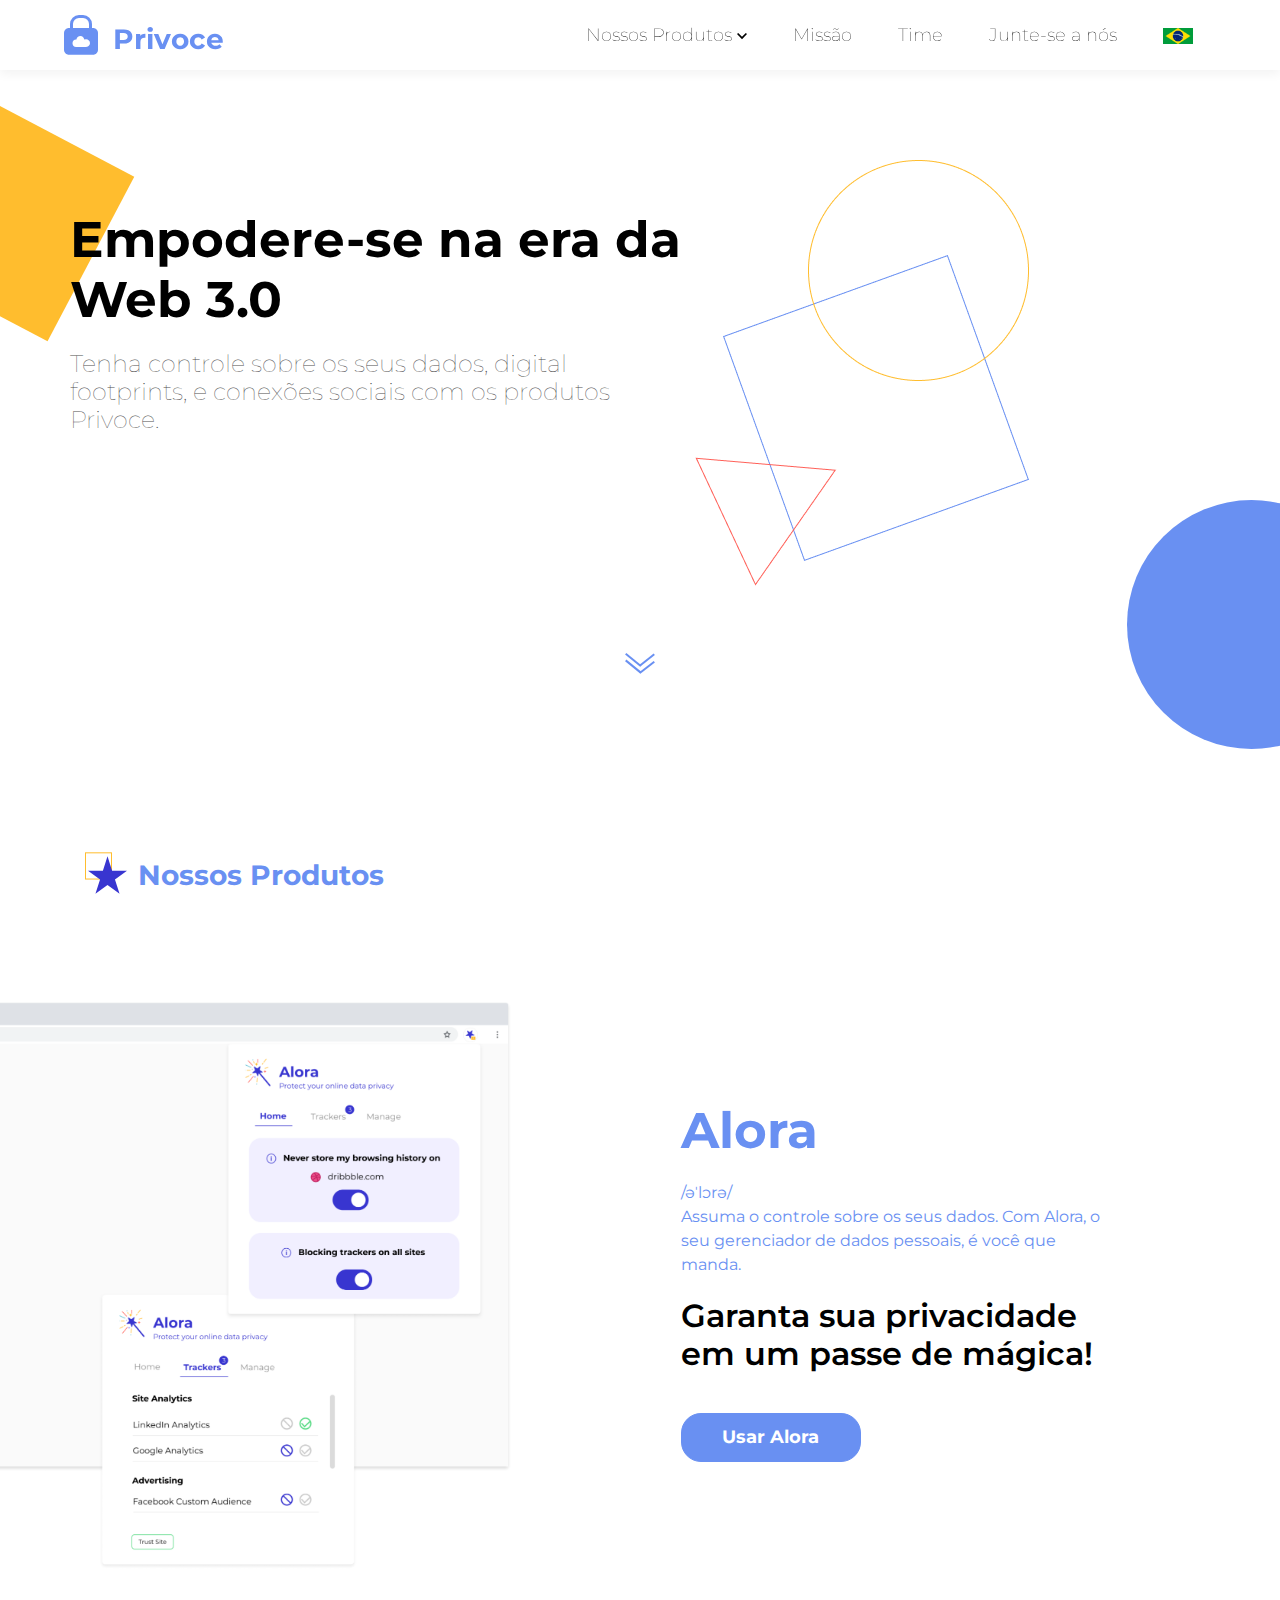
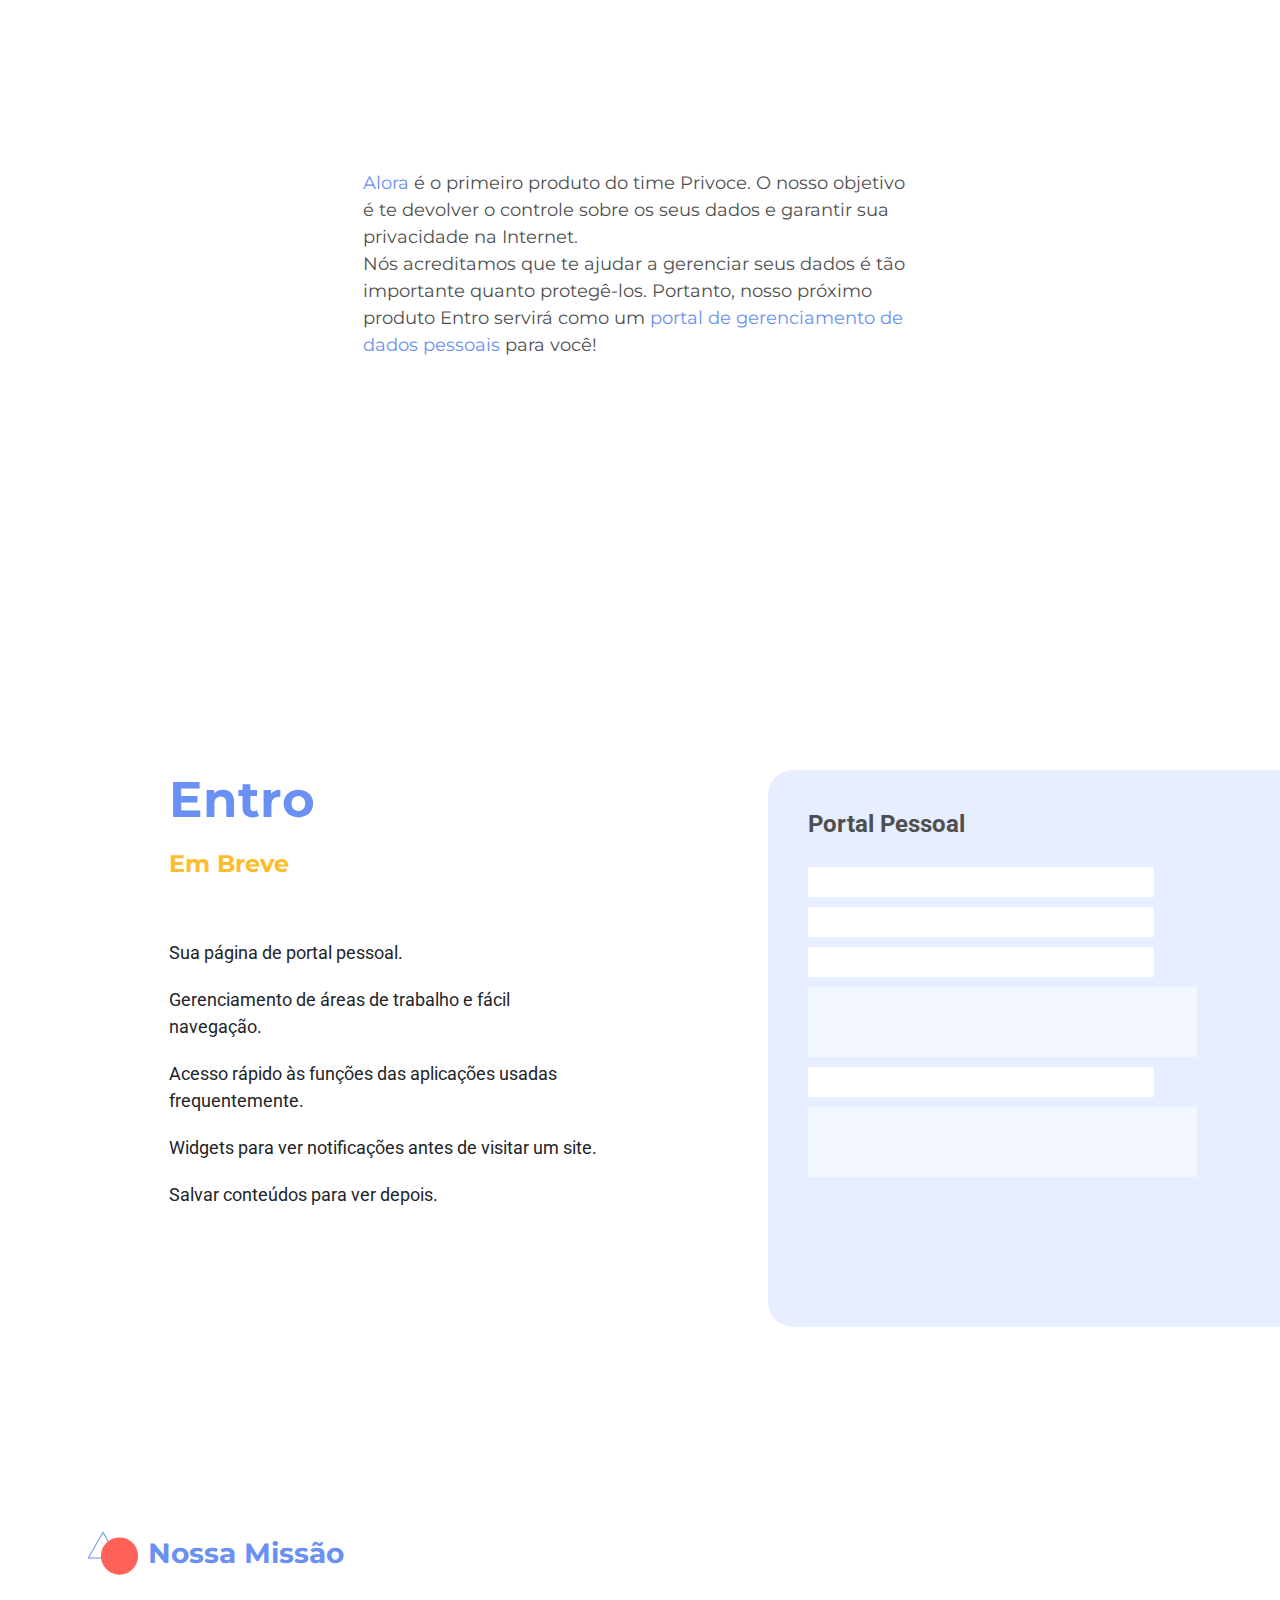
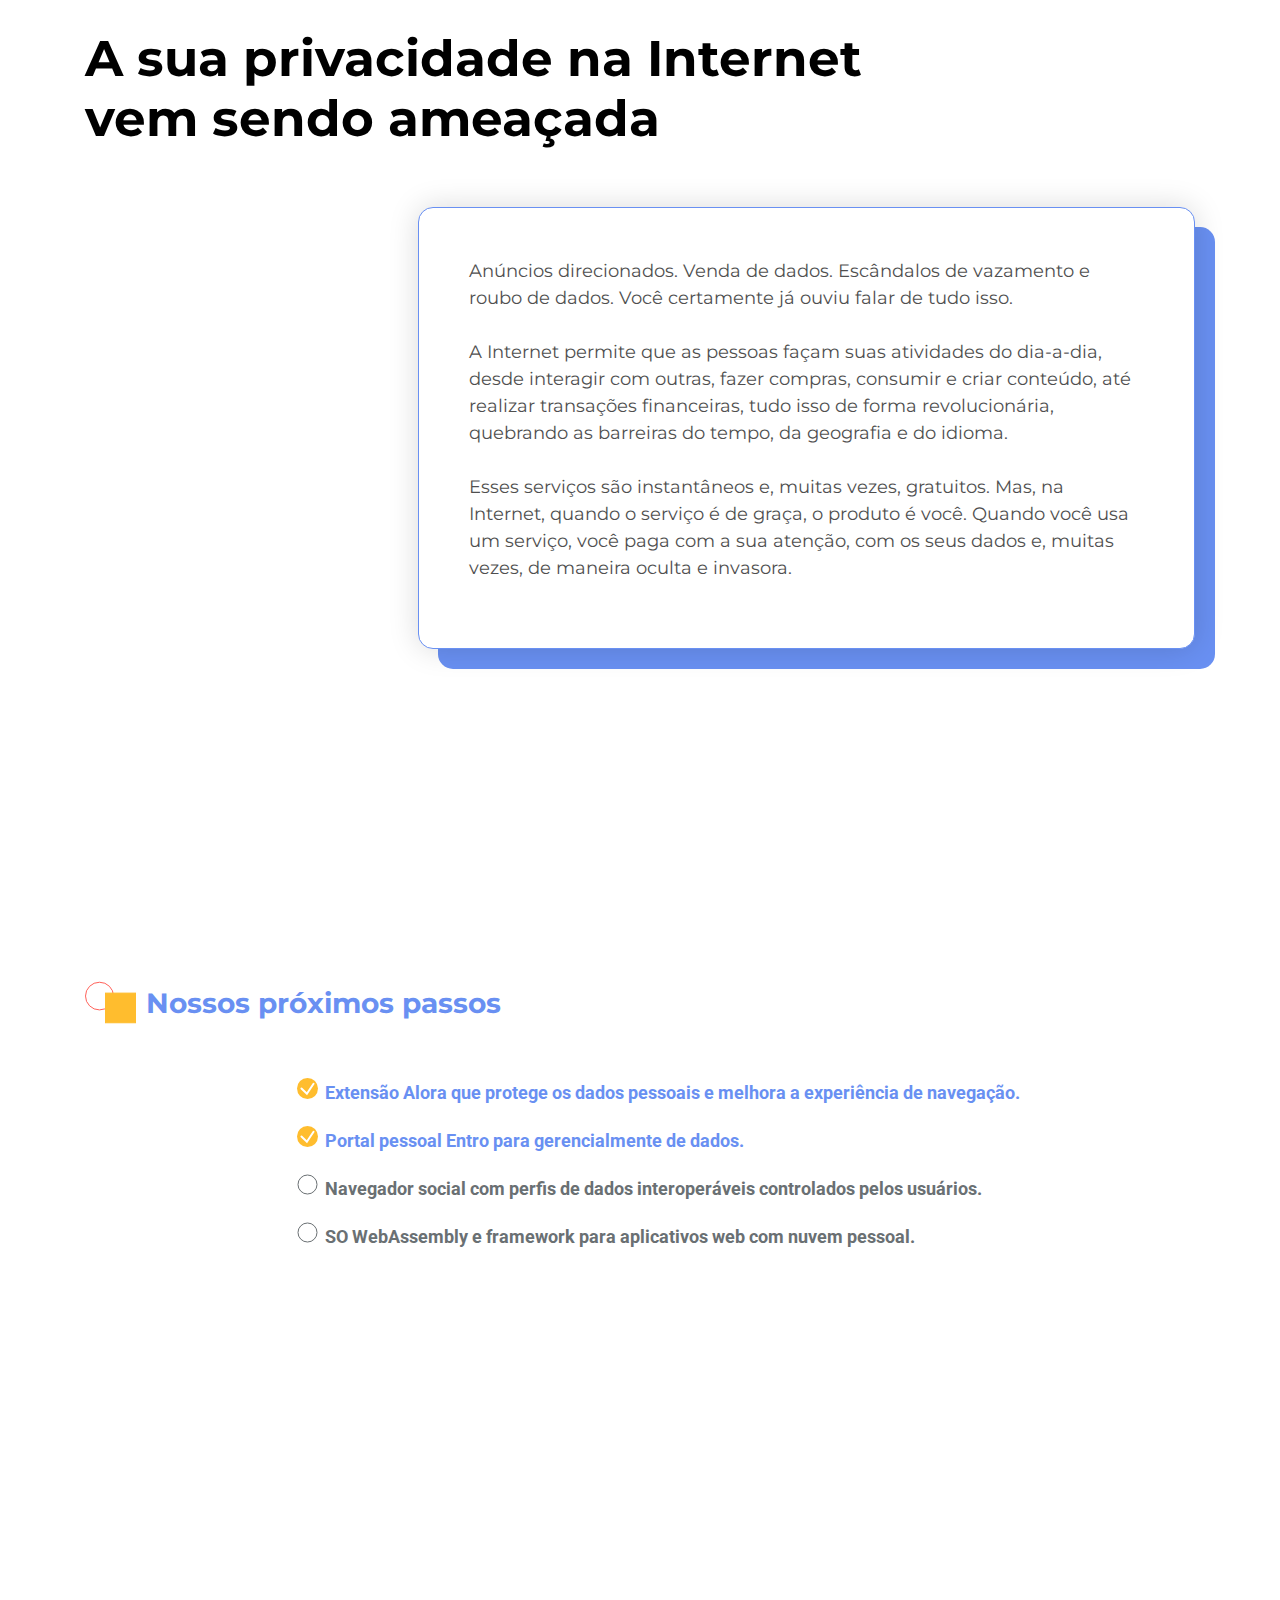
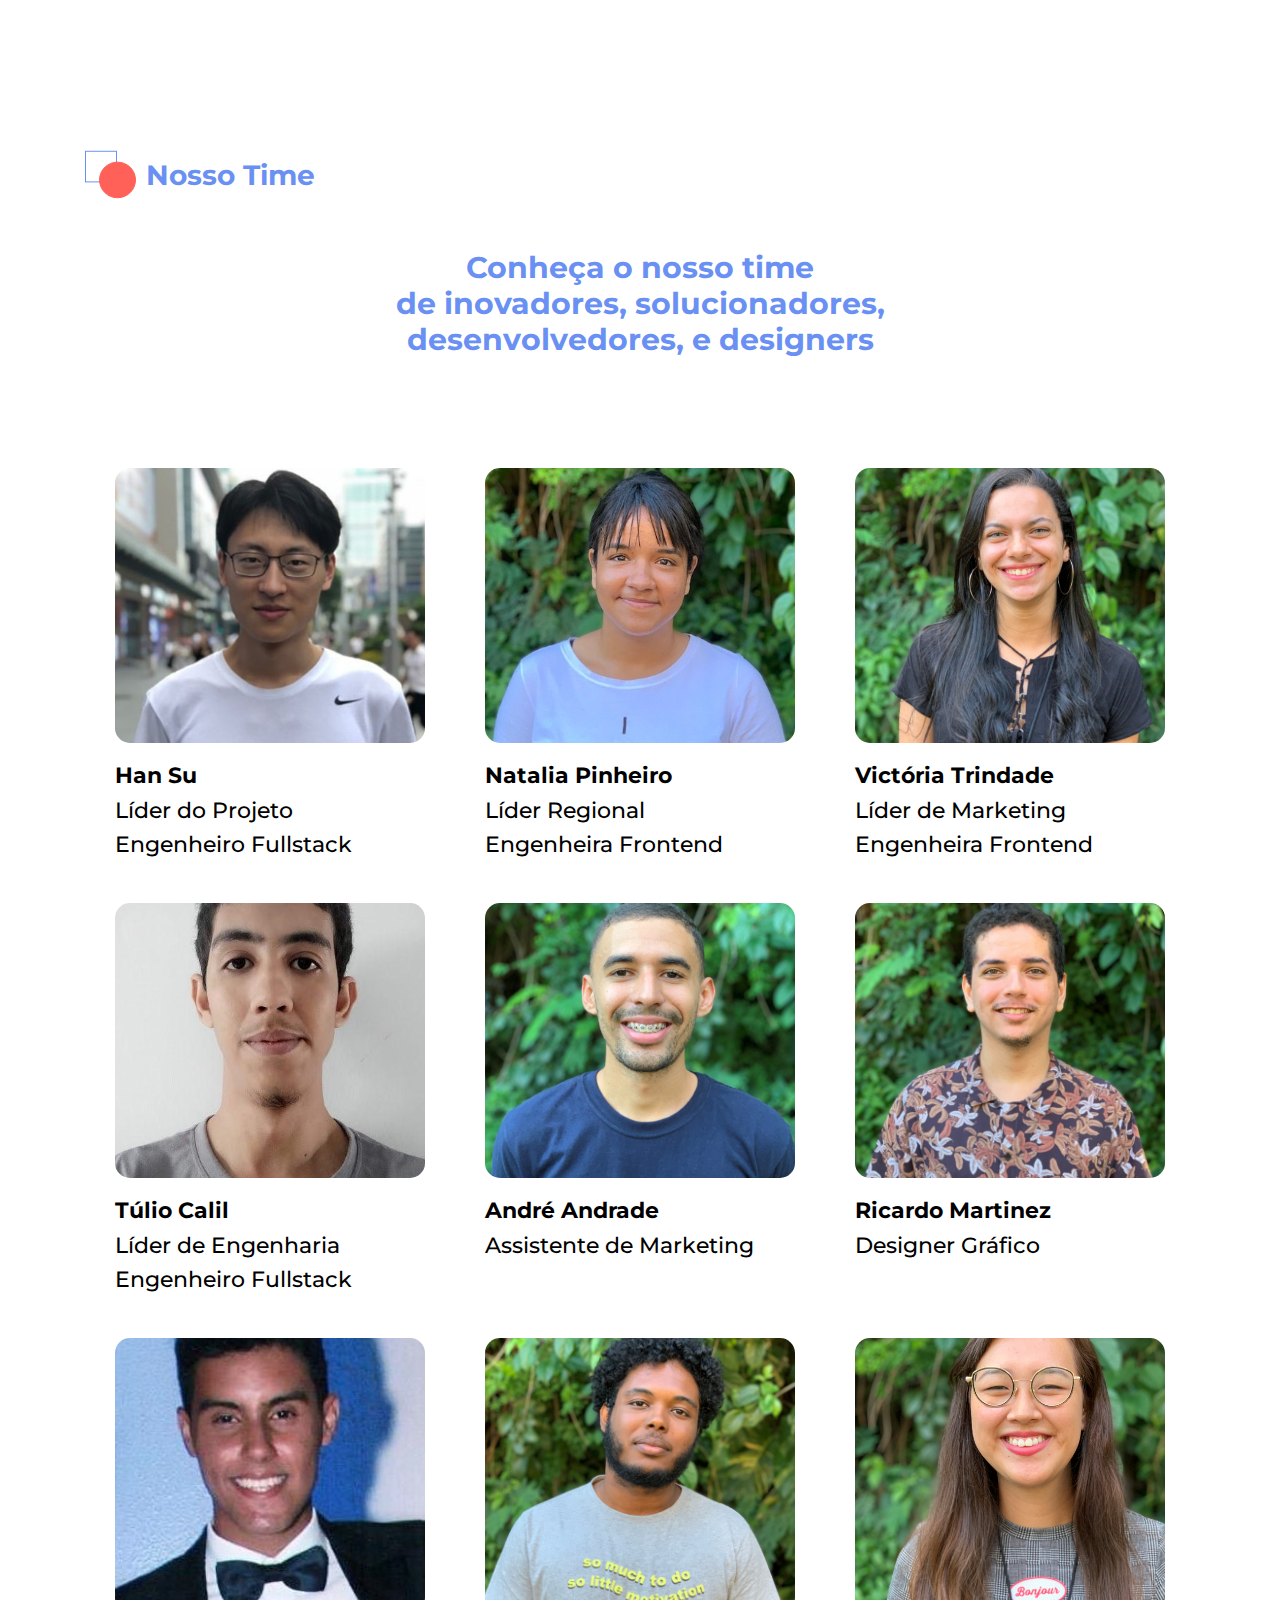
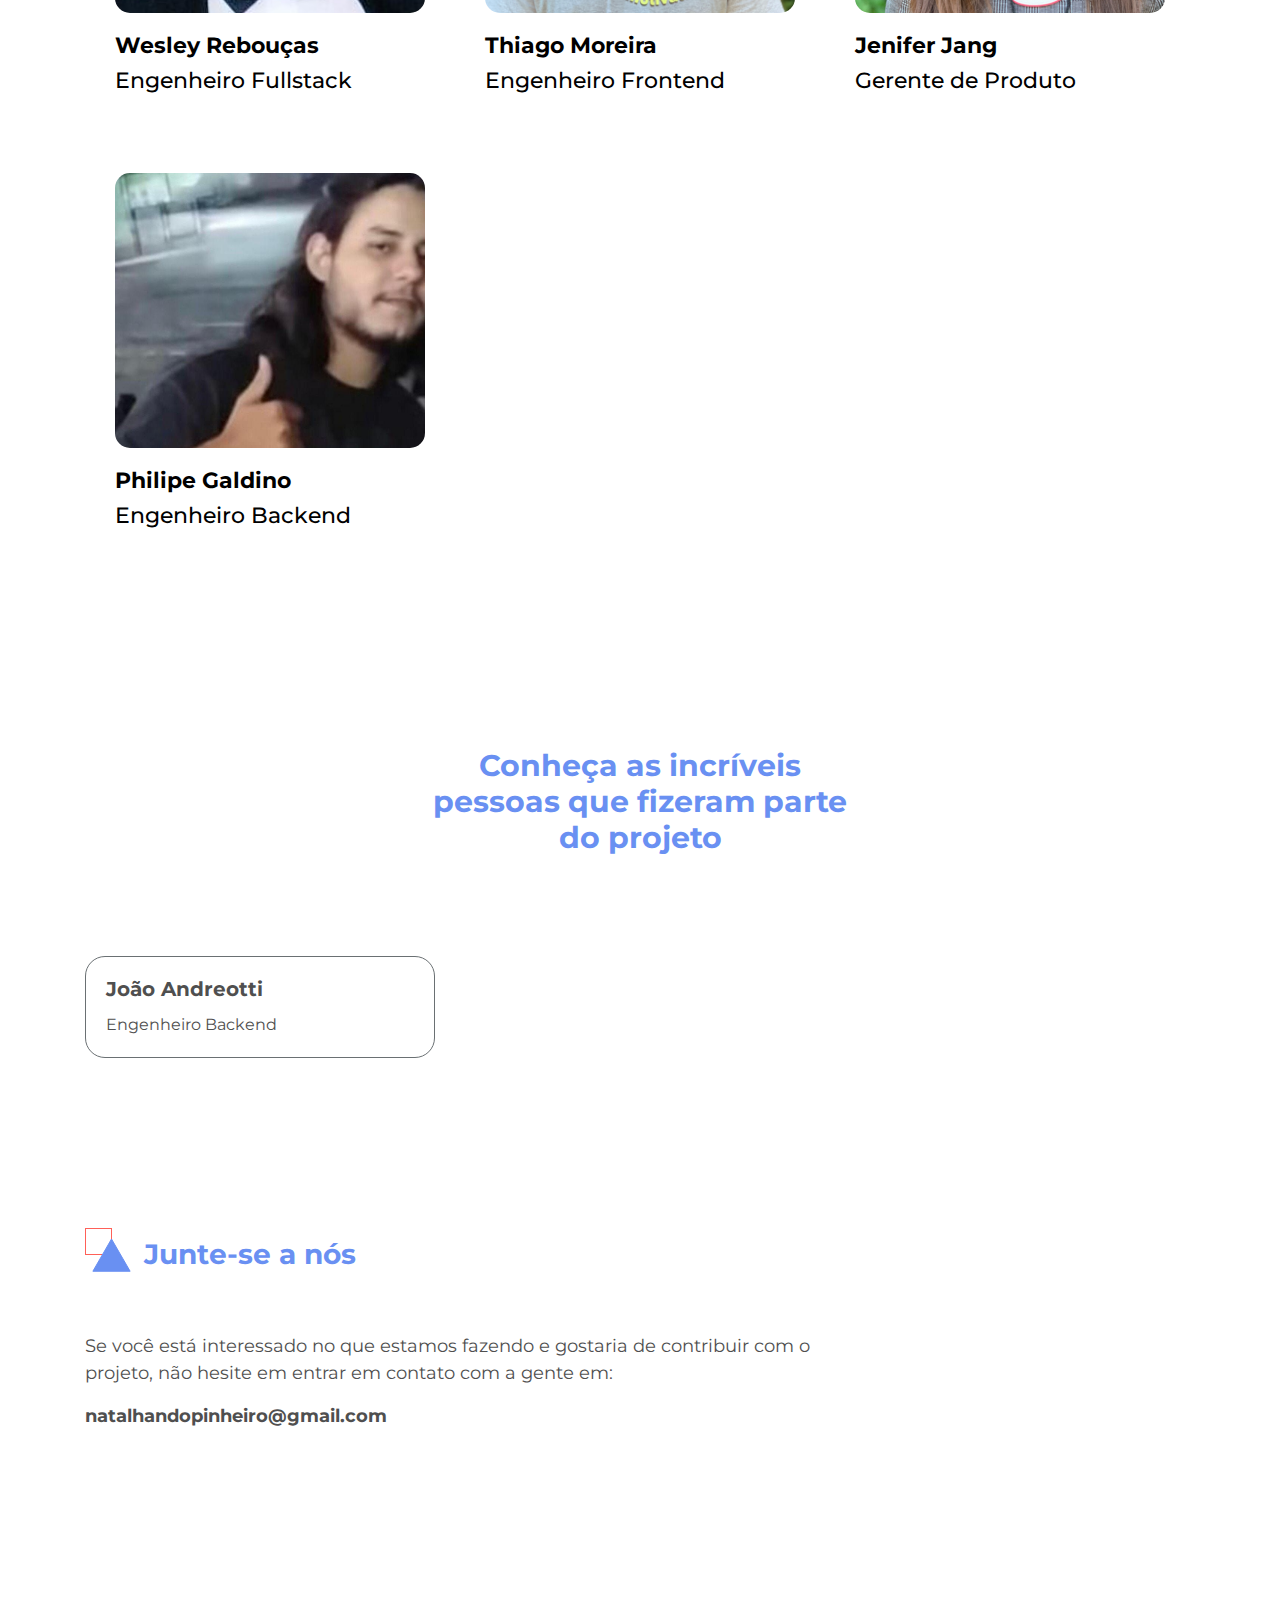
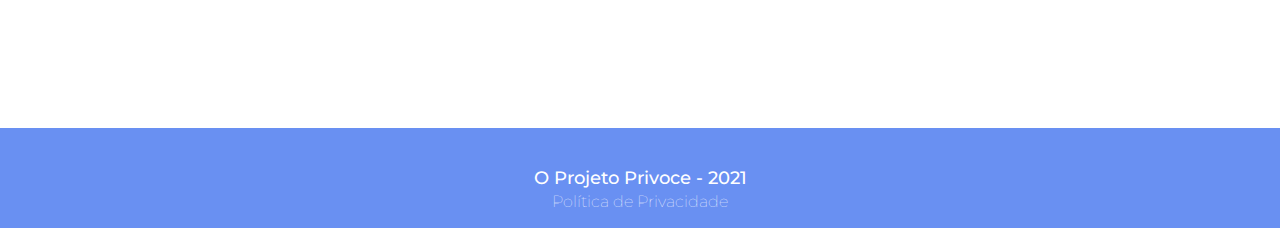
==== commit 0ed8bb9e: "feat: new members" ====
--- a/index.html
+++ b/index.html
@@ -272,7 +272,7 @@
                                 <div class="p-description">
                                     <div>
                                         <p>
-                                            Natalia Pinheiro é uma estudante de Ciência da Computação na UESB. Suas áreas de interesse são interação humano-computador, programação de computadores, jogos educativos e sistemas interativos.
+                                            Natalia Pinheiro é uma estudante de Ciência da Computação na UESB. Suas áreas de interesse são interação humano-computador, programação e escrita criativa, jogos educativos e sistemas interativos.
                                         </p>
                                     </div>
                                 </div>
@@ -394,6 +394,44 @@
                             <div class="p-info">
                                 <h3 style="font-weight: bolder;">Thiago Moreira</h3>
                                 <h3>Engenheiro Frontend</h3>
+                            </div>
+                        </div>
+
+                        <div class="p-container">
+                            <div class="person">
+                                <div class="photo"
+                                    style="background-image: url('./assets/people/jenifer.jpg');"
+                                ></div>
+                                <div class="p-description">
+                                    <div>
+                                        <p>
+                                            Jenifer Jang é uma estudante de Ciência da Computação na UESB. Suas áreas de interesse são interação humano-computador, jogos educativos e estuda as opressões presentes na computação e design e seus impactos
+                                        </p>
+                                    </div>
+                                </div>
+                            </div>
+                            <div class="p-info">
+                                <h3 style="font-weight: bolder;">Jenifer Jang</h3>
+                                <h3>Gerente de Produto</h3>
+                            </div>
+                        </div>
+
+                        <div class="p-container">
+                            <div class="person">
+                                <div class="photo"
+                                    style="background-image: url('./assets/people/philipe.jpg');"
+                                ></div>
+                                <div class="p-description">
+                                    <div>
+                                        <p>
+                                            Philipe Galdino é estudante de Sistema de Informação na UESB e aventureiro em programação e estudos computacionais em geral. Apaixonado e focado em aprender cada vez mais sobre tecnologias de backend no ambiente web.
+                                        </p>
+                                    </div>
+                                </div>
+                            </div>
+                            <div class="p-info">
+                                <h3 style="font-weight: bolder;">Philipe Galdino</h3>
+                                <h3>Engenheiro Backend</h3>
                             </div>
                         </div>
 
@@ -445,7 +483,7 @@
 
         <!-- Footer -->
         <div id="footer">
-            <h2>O Projeto Privoce - 2020</h2>
+            <h2>O Projeto Privoce - 2021</h2>
             <a href="privacyPolicy.html">Política de Privacidade</a>
         </div>
 
